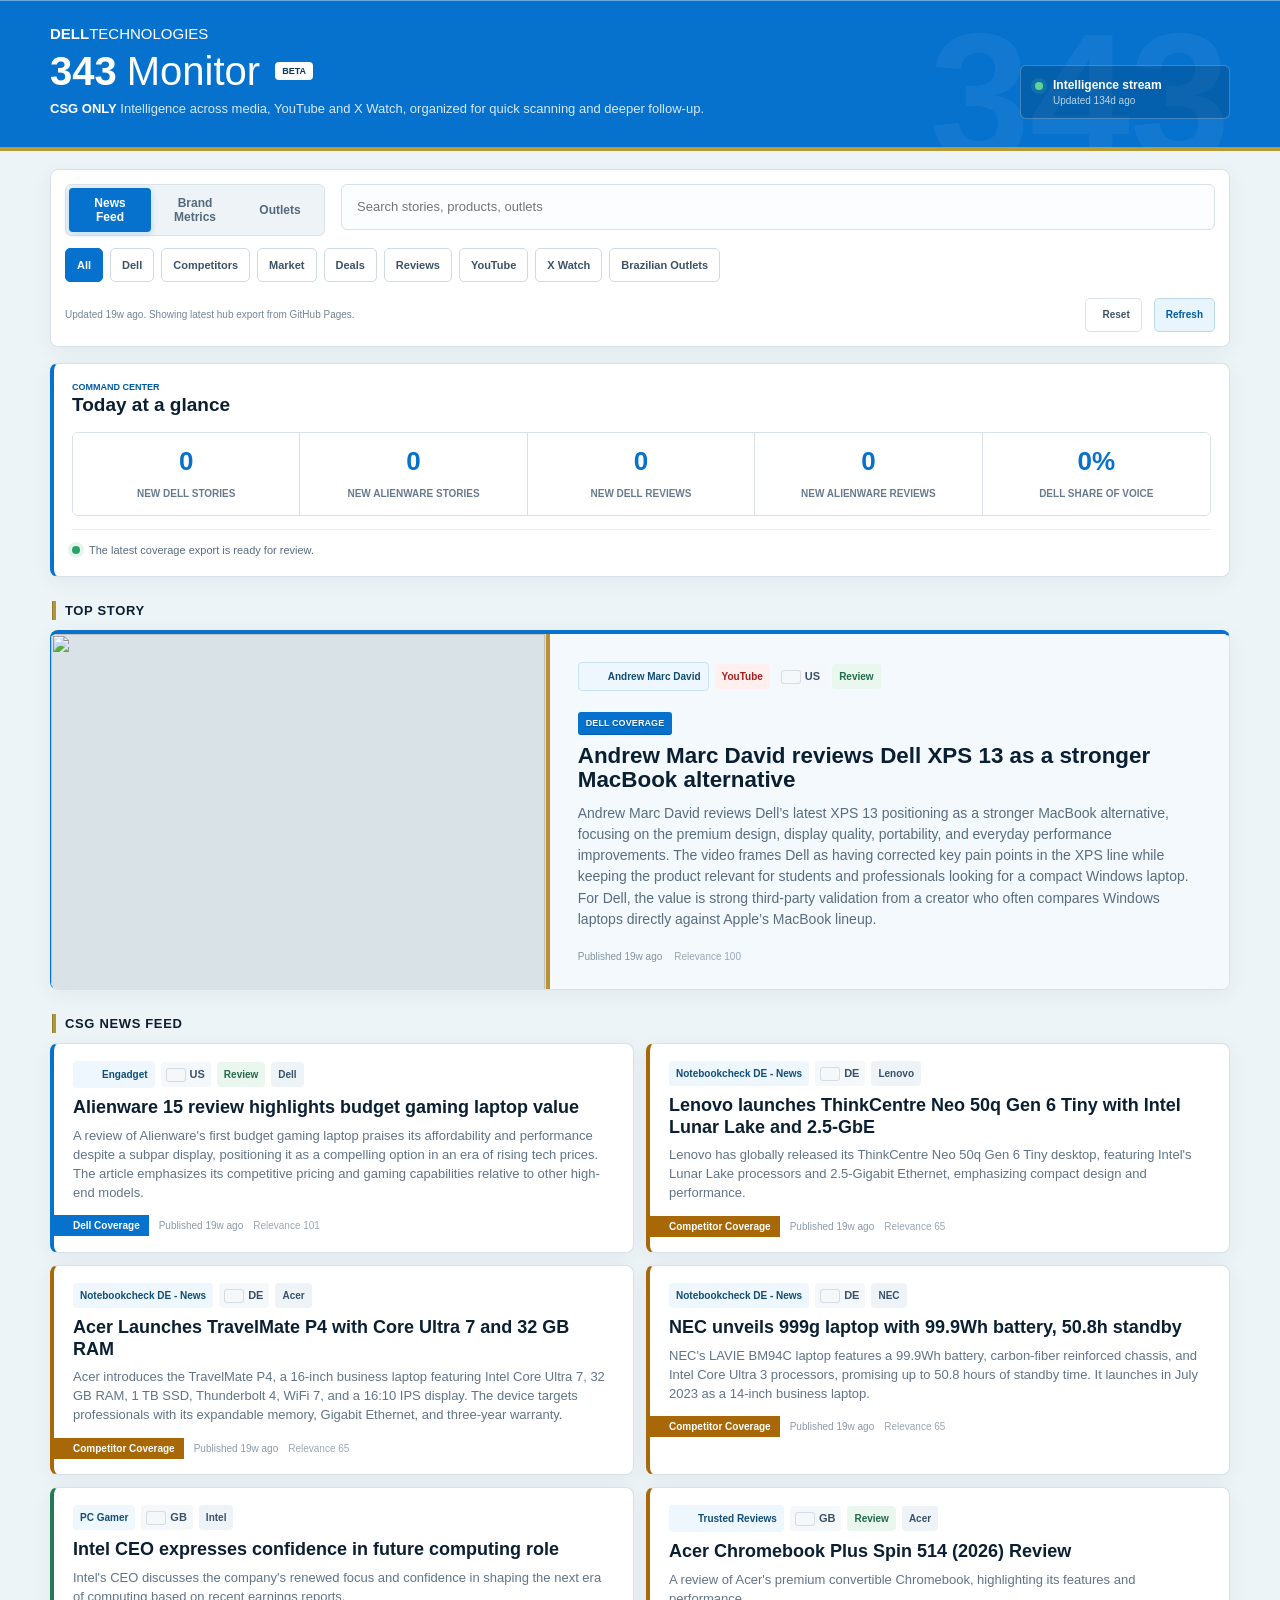
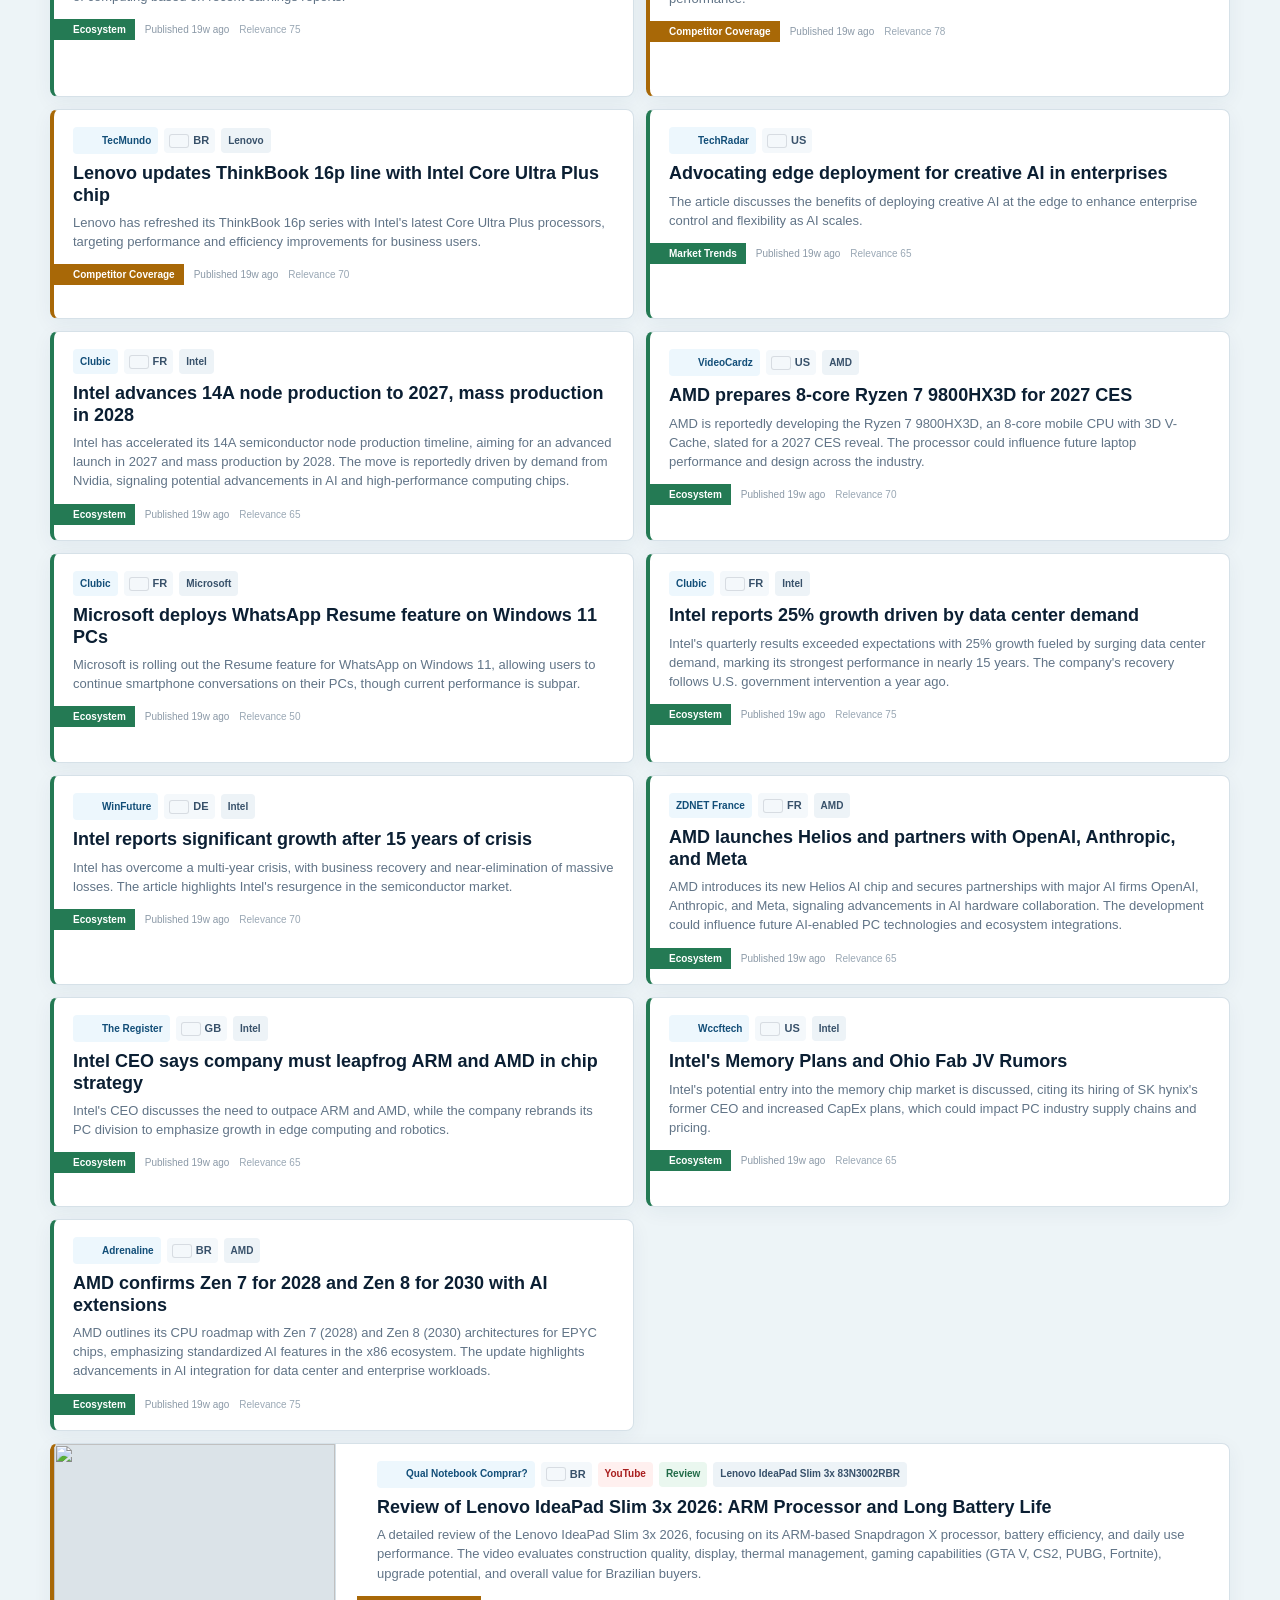
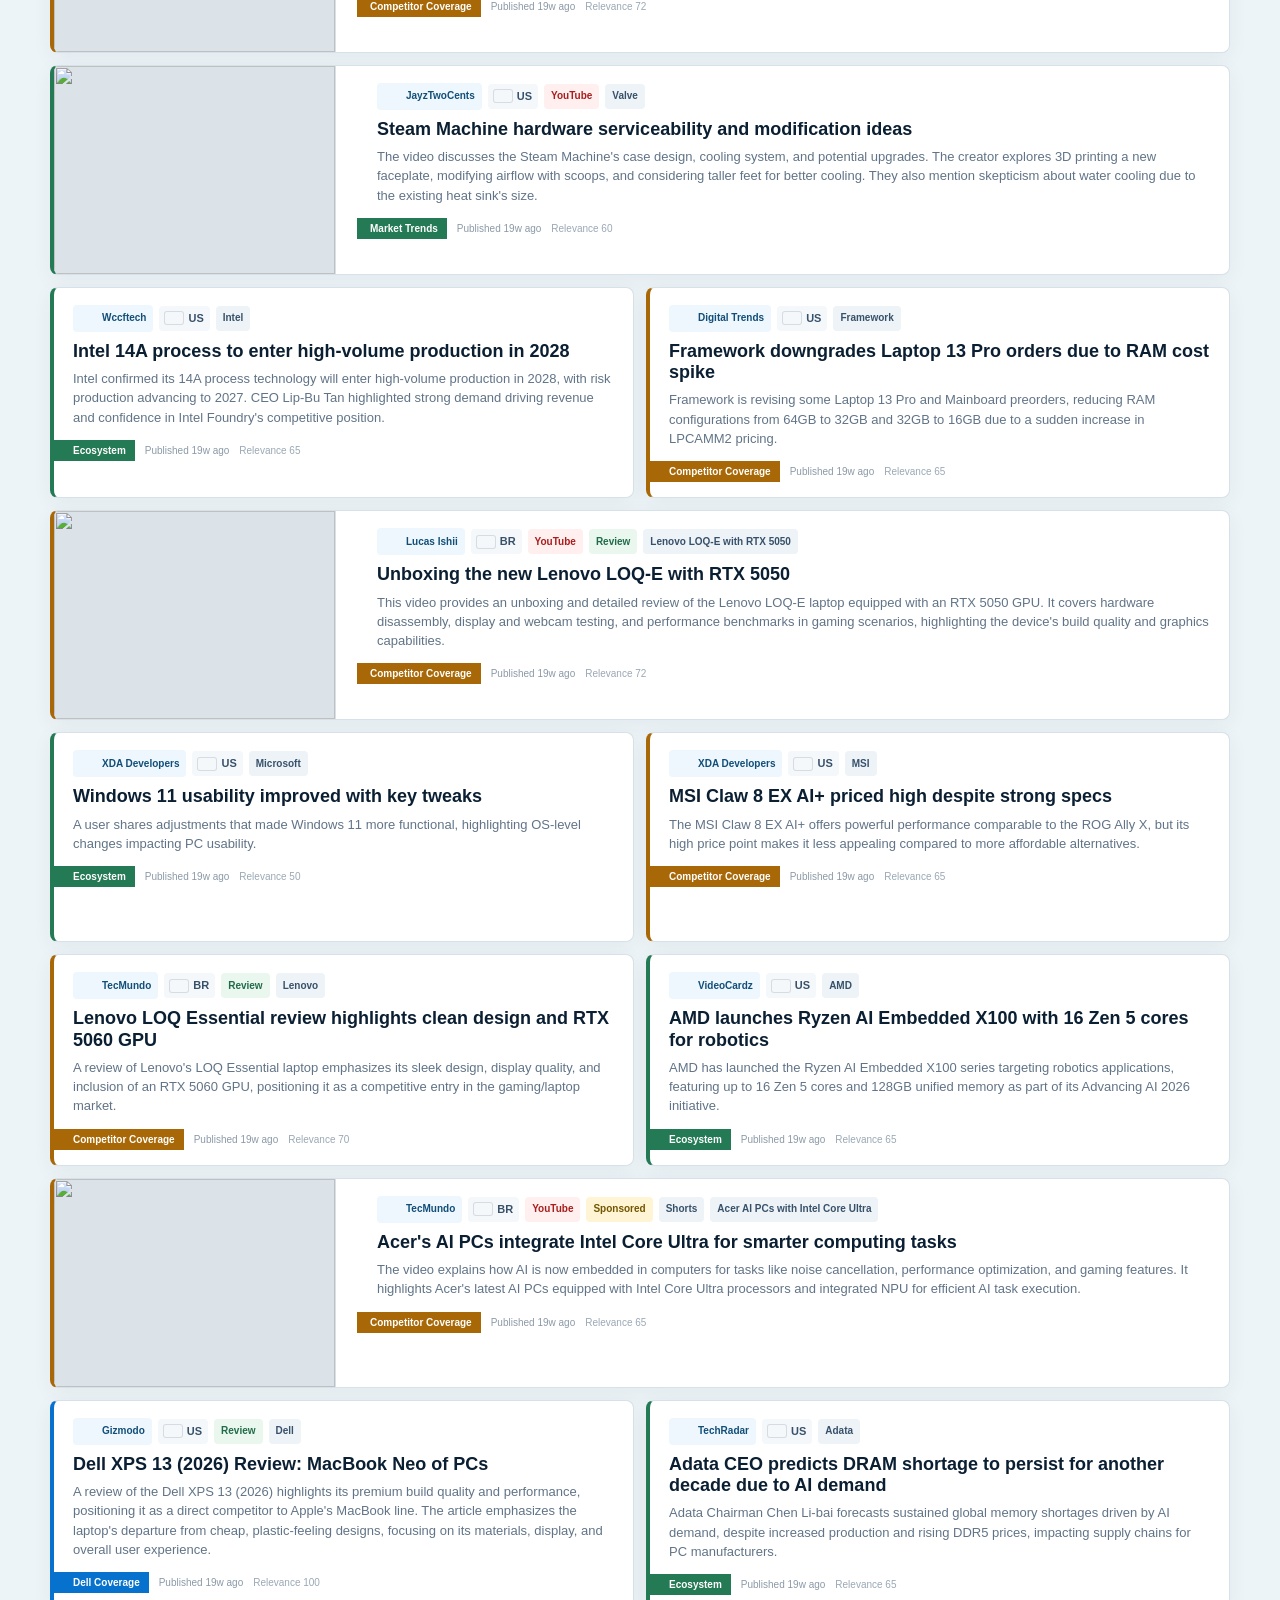
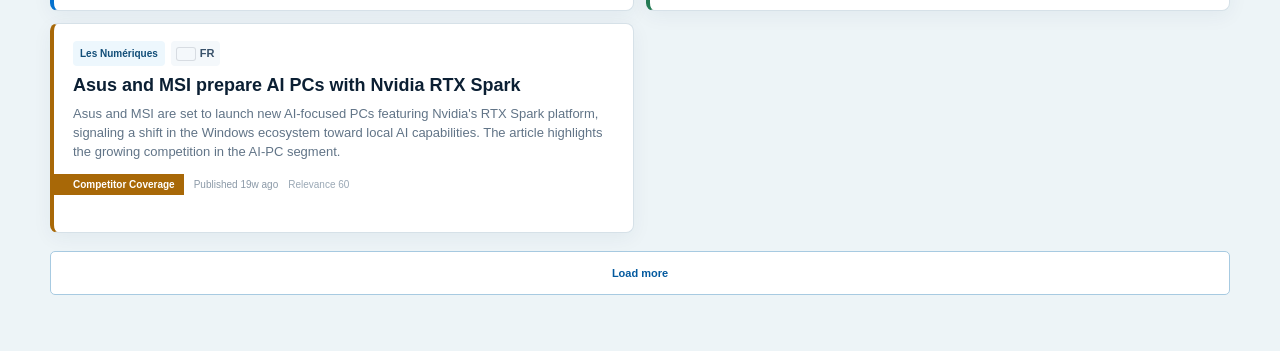
==== index.html @ 9d004b73 "Update 343 Monitor web app data" ====
﻿<!doctype html>
<html lang="en">
<head>
  <meta charset="utf-8">
  <meta name="viewport" content="width=device-width, initial-scale=1, viewport-fit=cover">
  <meta http-equiv="Cache-Control" content="no-cache, no-store, must-revalidate">
  <meta http-equiv="Pragma" content="no-cache">
  <meta http-equiv="Expires" content="0">
  <meta name="robots" content="noindex, nofollow">
  <meta name="theme-color" content="#0672ce">
  <meta name="apple-mobile-web-app-capable" content="yes">
  <meta name="apple-mobile-web-app-status-bar-style" content="black-translucent">
  <meta name="apple-mobile-web-app-title" content="343 Monitor Beta">
  <title>343 Monitor Beta</title>
  <link rel="icon" type="image/png" sizes="32x32" href="assets/icons/icon-32.png">
  <link rel="apple-touch-icon" sizes="180x180" href="assets/icons/icon-180.png">
  <link rel="stylesheet" href="assets/styles.20260714b.css?v=20260719a">
  <link rel="stylesheet" href="assets/beta.css?v=20260722a">
</head>
<body class="beta-app">
  <div class="splash-screen" id="splashScreen" aria-hidden="true">
    <div><strong>343</strong><span>MONITOR BETA</span></div>
  </div>

  <header class="beta-topbar">
    <div class="beta-masthead">
      <div class="beta-identity">
        <div class="beta-wordmark"><strong>DELL</strong><span>TECHNOLOGIES</span></div>
        <div class="beta-title-row">
          <span class="beta-number">343</span>
          <h1>Monitor</h1>
          <span class="beta-badge">BETA</span>
        </div>
        <p><strong>CSG ONLY</strong> Intelligence across media, YouTube and X Watch, organized for quick scanning and deeper follow-up.</p>
      </div>
      <div class="beta-live" aria-label="Live data status">
        <span class="beta-live-dot"></span>
        <div><strong>Intelligence stream</strong><small id="betaHeaderUpdated">Loading latest export...</small></div>
      </div>
    </div>
  </header>

  <main class="shell beta-shell">
    <section class="controls beta-controls" aria-label="Hub controls">
      <div class="view-switch" id="viewSwitch" aria-label="Hub sections">
        <button type="button" class="active" data-view="feed">News Feed</button>
        <button type="button" data-view="metrics">Brand Metrics</button>
        <button type="button" data-view="outlets">Outlets</button>
      </div>
      <div class="search-wrap">
        <input id="search" type="search" placeholder="Search stories, products, outlets" autocomplete="off">
      </div>
      <div class="tabs" id="tabs">
        <button type="button" class="active" data-filter="all">All</button>
        <button type="button" data-filter="dell">Dell</button>
        <button type="button" data-filter="competitor">Competitors</button>
        <button type="button" data-filter="market">Market</button>
        <button type="button" data-filter="deals">Deals</button>
        <button type="button" data-filter="review">Reviews</button>
        <button type="button" data-filter="youtube">YouTube</button>
        <button type="button" data-filter="x">X Watch</button>
        <button type="button" data-filter="br">Brazilian Outlets</button>
      </div>
      <div class="product-filter" id="productFilter" aria-label="Dell product filters">
        <span>Dell products</span>
        <button type="button" class="active" data-product-filter="all">All Dell</button>
        <button type="button" data-product-filter="xps">XPS</button>
        <button type="button" data-product-filter="alienware-laptops">Alienware laptops</button>
        <button type="button" data-product-filter="alienware-monitors">Alienware monitors</button>
        <button type="button" data-product-filter="alienware-desktops">Alienware desktops</button>
        <button type="button" data-product-filter="dell-laptops">Dell laptops</button>
      </div>
      <div class="competitor-filter" id="competitorFilter" aria-label="Competitor brand filters">
        <span>Competitors</span>
        <button type="button" class="active" data-competitor-filter="all">All competitors</button>
        <button type="button" data-competitor-filter="hp">HP</button>
        <button type="button" data-competitor-filter="lenovo">Lenovo</button>
        <button type="button" data-competitor-filter="apple">Apple</button>
        <button type="button" data-competitor-filter="asus">Asus</button>
        <button type="button" data-competitor-filter="acer">Acer</button>
        <button type="button" data-competitor-filter="msi">MSI</button>
        <button type="button" data-competitor-filter="framework">Framework</button>
        <button type="button" data-competitor-filter="samsung">Samsung</button>
        <button type="button" data-competitor-filter="microsoft">Microsoft</button>
        <button type="button" data-competitor-filter="lg">LG</button>
        <button type="button" data-competitor-filter="razer">Razer</button>
        <button type="button" data-competitor-filter="positivo">Positivo</button>
      </div>
      <div class="youtube-brand-filter" id="youtubeBrandFilter" aria-label="YouTube brand filters">
        <span>YouTube brands</span>
        <button type="button" class="active" data-youtube-brand-filter="all">All YouTube</button>
        <button type="button" data-youtube-brand-filter="dell">Dell</button>
        <button type="button" data-youtube-brand-filter="alienware">Alienware</button>
        <button type="button" data-youtube-brand-filter="apple">Apple</button>
        <button type="button" data-youtube-brand-filter="asus">Asus</button>
        <button type="button" data-youtube-brand-filter="lenovo">Lenovo</button>
        <button type="button" data-youtube-brand-filter="hp">HP</button>
        <button type="button" data-youtube-brand-filter="msi">MSI</button>
        <button type="button" data-youtube-brand-filter="valve">Valve</button>
      </div>
      <div class="status-row">
        <div class="status" id="meta">Loading latest export...</div>
        <button type="button" class="reset-button" id="resetFeed" aria-label="Reset filters and show news feed">
          <i data-lucide="rotate-ccw" aria-hidden="true"></i><span>Reset</span>
        </button>
        <button type="button" class="refresh-button" id="refreshFeed" aria-label="Refresh latest news">
          <i data-lucide="refresh-cw" aria-hidden="true"></i><span>Refresh</span>
        </button>
      </div>
    </section>

    <section class="beta-command" id="betaCommandCenter" aria-labelledby="commandTitle">
      <div class="beta-command-head">
        <div>
          <span class="beta-kicker">Command Center</span>
          <h2 id="commandTitle">Today at a glance</h2>
        </div>
      </div>
      <div class="beta-command-metrics">
        <button type="button" data-command-filter="dell"><strong id="betaDellStories">0</strong><span>New Dell stories</span></button>
        <button type="button" data-command-filter="alienware"><strong id="betaAlienwareStories">0</strong><span>New Alienware stories</span></button>
        <button type="button" data-command-filter="dell-reviews"><strong id="betaDellReviews">0</strong><span>New Dell reviews</span></button>
        <button type="button" data-command-filter="alienware-reviews"><strong id="betaAlienwareReviews">0</strong><span>New Alienware reviews</span></button>
        <button type="button" data-command-filter="dell-share"><strong id="betaDellShare">0%</strong><span>Dell share of voice</span></button>
      </div>
      <div class="beta-pulse"><span class="beta-pulse-dot"></span><p id="betaPulseText">Calculating the latest coverage pulse...</p></div>
    </section>

    <section class="feed-context-panel" id="feedContextPanel" hidden></section>

    <section class="metrics-view" id="metricsView" hidden>
      <section class="section-head"><span></span><h2>Brand Metrics</h2></section>
      <div class="metric-window" id="metricWindow" aria-label="Brand metric time range">
        <button type="button" class="active" data-metric-window="all">All time</button>
        <button type="button" data-metric-window="30d">Last 30 days</button>
        <button type="button" data-metric-window="7d">Last 7 days</button>
        <button type="button" data-metric-window="24h">Last 24h</button>
      </div>
      <section class="metrics-dashboard" id="brandMetrics"></section>
    </section>

    <section class="outlets-view" id="outletsView" hidden>
      <section class="section-head"><span></span><h2>Monitored Outlets</h2></section>
      <div class="metric-window" id="outletWindow" aria-label="Outlet metric time range">
        <button type="button" class="active" data-metric-window="all">All time</button>
        <button type="button" data-metric-window="30d">Last 30 days</button>
        <button type="button" data-metric-window="7d">Last 7 days</button>
        <button type="button" data-metric-window="24h">Last 24h</button>
      </div>
      <section class="outlets-dashboard" id="outletsDashboard"></section>
    </section>

    <section class="section-head" id="topStoryHead"><span></span><h2>Top Story</h2></section>
    <section class="highlights" id="highlights"></section>

    <section class="section-head" id="feedHead"><span></span><h2>CSG News Feed</h2></section>
    <section class="feed" id="feed"></section>
    <button type="button" class="load-more" id="loadMore">Load more</button>
  </main>

  <nav class="beta-bottom-nav" aria-label="Quick navigation">
    <button type="button" class="active" data-beta-nav="feed"><i data-lucide="newspaper" aria-hidden="true"></i><span>Feed</span></button>
    <button type="button" data-beta-nav="reviews"><i data-lucide="badge-check" aria-hidden="true"></i><span>Reviews</span></button>
    <button type="button" data-beta-nav="metrics"><i data-lucide="chart-no-axes-combined" aria-hidden="true"></i><span>Brands</span></button>
    <button type="button" data-beta-nav="outlets"><i data-lucide="radio-tower" aria-hidden="true"></i><span>Outlets</span></button>
    <button type="button" data-beta-nav="top"><i data-lucide="arrow-up" aria-hidden="true"></i><span>Top</span></button>
  </nav>

  <script src="data/feed.js?v=20260720a"></script>
  <script src="data/brand_metrics.js?v=20260720a"></script>
  <script src="assets/app.js?v=20260724-country-metrics"></script>
  <script src="https://unpkg.com/lucide@0.468.0/dist/umd/lucide.min.js"></script>
  <script src="assets/beta.js?v=20260721a"></script>
</body>
</html>
---- assets/styles.20260714b.css ----
.splash-screen {
  position: fixed;
  inset: 0;
  z-index: 9999;
  display: grid;
  place-items: center;
  background: #0672CB;
  color: #fff;
  transition: opacity .28s ease, visibility .28s ease;
}
.splash-screen div {
  display: grid;
  gap: 8px;
  text-align: center;
  letter-spacing: 0;
}
.splash-screen strong {
  display: block;
  font-size: clamp(76px, 24vw, 150px);
  line-height: .82;
  font-weight: 900;
}
.splash-screen span {
  display: block;
  font-size: clamp(18px, 5vw, 34px);
  font-weight: 900;
}
.splash-screen.is-hidden {
  opacity: 0;
  visibility: hidden;
  pointer-events: none;
}

:root {
  --dell-blue: #0672cb;
  --ink: #121a24;
  --muted: #667085;
  --line: #d7dee8;
  --soft: #f3f7fb;
  --green: #355f36;
  --gold: #b89235;
  --card: #ffffff;
  --youtube-red: #d92d20;
  --market-green: #2f6f4e;
  --competitor-amber: #b7791f;
  --deal-pink: #c2185b;
  --x-ink: #111827;
}

* { box-sizing: border-box; }
body {
  margin: 0;
  font-family: Arial, Helvetica, sans-serif;
  color: var(--ink);
  background:
    linear-gradient(180deg, #dff0f8 0, #eef6fb 190px, #eef6fb 100%);
}
a { color: inherit; text-decoration: none; }
.topbar {
  background: var(--dell-blue);
  color: #fff;
  padding: 18px 0 20px;
  display: flex;
  justify-content: center;
  align-items: flex-start;
  border-top: 4px solid #7f9a2f;
  border-bottom: 3px solid var(--gold);
  box-shadow: 0 8px 22px rgba(0, 63, 117, .20);
}
.brand {
  width: min(1120px, 100%);
  display: grid;
  grid-template-columns: 1fr;
  gap: 8px;
  align-items: start;
  min-width: 0;
  padding: 0 clamp(14px, 3vw, 28px);
}
.mark {
  border: 0;
  padding: 0;
  line-height: 1;
  letter-spacing: 0;
  white-space: nowrap;
  margin-top: 0;
  font-size: clamp(17px, 1.5vw, 21px);
  color: #fff;
  grid-column: 1;
  grid-row: 1;
  align-self: start;
}
.mark strong { font-weight: 800; margin-right: 0; }
.mark span { font-weight: 400; }
h1 {
  margin: 0;
  color: #fff;
  font-size: clamp(28px, 3.1vw, 40px);
  line-height: 1;
  letter-spacing: 0;
  grid-column: 1;
  grid-row: 2;
}
.dek {
  max-width: 820px;
  margin: 4px 0 0;
  color: rgba(255,255,255,.86);
  font-size: 13px;
  line-height: 1.35;
  grid-column: 1;
  grid-row: 3;
}
.dek strong {
  color: #fff;
  font-weight: 900;
  letter-spacing: .04em;
}
.shell { max-width: 1120px; margin: 0 auto; padding: 18px clamp(14px, 3vw, 28px) 48px; }
.controls {
  display: grid;
  gap: 12px;
  margin-bottom: 20px;
  background: rgba(255,255,255,.74);
  border: 1px solid #d8e5ef;
  border-radius: 8px;
  padding: 14px;
  box-shadow: 0 8px 22px rgba(16, 32, 51, .04);
}
.search-wrap input {
  width: 100%;
  min-height: 42px;
  border: 1px solid #cbd9e6;
  border-radius: 6px;
  padding: 0 14px;
  font-size: 15px;
  background: #fff;
}
.tabs { display: flex; gap: 8px; overflow-x: auto; padding-bottom: 2px; }
.tabs button, .load-more {
  border: 1px solid #d2dde8;
  background: #fff;
  color: var(--ink);
  border-radius: 5px;
  min-height: 34px;
  padding: 0 11px;
  font-weight: 700;
  white-space: nowrap;
  cursor: pointer;
}
.tabs button.active {
  background: var(--dell-blue);
  border-color: var(--dell-blue);
  color: #fff;
}
.product-filter, .competitor-filter, .youtube-brand-filter {
  display: none;
  align-items: center;
  gap: 7px;
  overflow-x: auto;
  padding: 2px 0 4px;
}
.product-filter[hidden], .competitor-filter[hidden], .youtube-brand-filter[hidden] { display: none; }
.controls.show-product-filter .product-filter,
.controls.show-competitor-filter .competitor-filter,
.controls.show-youtube-filter .youtube-brand-filter,
.controls:has(button[data-filter="dell"].active) .product-filter,
.controls:has(button[data-filter="competitor"].active) .competitor-filter { display: flex; }
.product-filter span, .competitor-filter span, .youtube-brand-filter span {
  flex: 0 0 auto;
  color: var(--muted);
  font-size: 12px;
  font-weight: 800;
  letter-spacing: .04em;
  text-transform: uppercase;
  margin-right: 2px;
}
.product-filter button, .competitor-filter button, .youtube-brand-filter button {
  border: 1px solid #d2dde8;
  background: #fff;
  color: #263648;
  border-radius: 999px;
  min-height: 30px;
  padding: 0 11px;
  font-size: 12px;
  font-weight: 800;
  white-space: nowrap;
  cursor: pointer;
}
.product-filter button.active, .competitor-filter button.active, .youtube-brand-filter button.active {
  background: #e7f2fb;
  border-color: var(--dell-blue);
  color: #074f86;
}
.status-row { display: flex; gap: 10px; align-items: center; justify-content: space-between; }
.status { color: var(--muted); font-size: 13px; line-height: 1.35; }
.refresh-button {
  border: 1px solid var(--line);
  background: #fff;
  color: var(--dell-blue);
  border-radius: 6px;
  min-height: 32px;
  padding: 0 10px;
  font-size: 12px;
  font-weight: 800;
  cursor: pointer;
  white-space: nowrap;
}
.refresh-button:disabled { color: #98a2b3; cursor: wait; }
.section-head { display: flex; gap: 10px; align-items: center; margin: 18px 0 10px; }
.section-head span { width: 5px; height: 22px; background: var(--green); border-right: 3px solid var(--gold); }
.section-head h2 { margin: 0; font-size: 14px; text-transform: uppercase; letter-spacing: .05em; color: #172235; }
.highlights {
  display: grid;
  grid-template-columns: 1fr;
  gap: 12px;
  margin-bottom: 20px;
}
.highlight, .card {
  background: var(--card);
  border: 1px solid var(--line);
  border-radius: 8px;
  overflow: hidden;
}
.highlight { border-top: 4px solid var(--green); min-height: 170px; }
.top-story-card {
  border-color: #9cc9e6;
  border-top-color: var(--dell-blue);
  box-shadow: 0 10px 24px rgba(0, 125, 184, .10);
}
.top-story-card .highlight-body {
  background: #f3f9fd;
  color: #102033;
  border-top: 3px solid var(--gold);
}
.top-story-card .label {
  color: var(--green);
}
.top-story-card h2 {
  color: #102033;
  font-size: 23px;
  line-height: 1.14;
}
.top-story-card p {
  color: #526174;
  font-size: 15px;
}
.top-story-card .foot {
  color: #6c7a89;
}
.top-story-card 
.section-chip {
  display: inline-flex;
  align-items: center;
  min-height: 23px;
  padding: 5px 9px;
  border-radius: 0 5px 5px 0;
  background: #64748b;
  color: #fff !important;
  font-weight: 900;
  font-size: 11px;
  line-height: 1;
  letter-spacing: .01em;
  text-shadow: 0 1px 1px rgba(0, 0, 0, .28);
  box-shadow: inset 0 -1px 0 rgba(0, 0, 0, .18);
}
.accent-dell .section-chip { background: var(--dell-blue); }
.accent-youtube .section-chip { background: var(--youtube-red); }
.accent-market .section-chip { background: #1f7a4d; }
.accent-competitor .section-chip { background: #a65f00; }
.accent-deals .section-chip { background: var(--deal-pink); }
.accent-x .section-chip { background: var(--x-ink); }

.card .foot .section-chip {
  margin-left: -16px;
  padding-left: 13px;
  color: #fff !important;
}
.card.has-thumb .foot .section-chip {
  margin-left: -20px;
  padding-left: 13px;
}
.mini-card .foot .section-chip {
  margin-left: -12px;
}

.highlight .section-chip {
  width: fit-content;
  margin-top: 2px;
  text-transform: uppercase;
}

.score-text {
  color: #7f8c99;
}
.top-story-card .chip {
  background: #dceff8;
  color: #174761;
}
.top-story-card .chip.source {
  background: #fff;
  color: #174761;
  border: 1px solid #c8e2f2;
}
.top-story-card .highlight-source { margin-bottom: 6px; }
.top-story-card .foot { margin-top: 9px; }
.highlight.accent-dell { border-top-color: var(--dell-blue); }
.highlight.accent-youtube { border-top-color: var(--youtube-red); }
.highlight.accent-market { border-top-color: var(--market-green); }
.highlight.accent-competitor { border-top-color: var(--competitor-amber); }
.highlight.accent-deals { border-top-color: var(--deal-pink); }
.highlight.accent-x { border-top-color: var(--x-ink); }
.highlight.with-image { display: block; }
.highlight .thumb {
  width: 100%;
  aspect-ratio: 16 / 9;
  min-height: 0;
  height: auto;
}
.highlight-body {
  padding: 14px;
  position: relative;
  background: #fff;
}
.highlight-source { display: flex; gap: 6px; flex-wrap: wrap; margin-bottom: 8px; }
.highlight .label { color: var(--green); font-weight: 800; font-size: 12px; text-transform: uppercase; }
.highlight h2 { margin: 8px 0; font-size: 18px; line-height: 1.18; letter-spacing: 0; }
.highlight p { margin: 0; color: var(--muted); font-size: 14px; line-height: 1.35; }
.feed { display: grid; gap: 10px; }
.card {
  display: grid;
  min-height: 118px;
  box-shadow: 0 4px 14px rgba(16, 32, 51, .035);
}
.card.no-thumb, .compact-card { grid-template-columns: 1fr; }
.card.has-thumb {
  grid-template-columns: minmax(320px, 38%) minmax(0, 1fr);
  column-gap: 22px;
  min-height: 203px;
  align-items: stretch;
  overflow: hidden;
}
.card.has-thumb .body {
  padding: 14px 20px 15px 0;
  max-height: none;
  overflow: visible;
  min-width: 0;
  position: relative;
  z-index: 1;
}
.compact-card { min-height: 88px; }
.mini-card { min-height: 64px; }
.card { border-left: 4px solid #d9e4ef; }
.card.accent-dell { border-left-color: var(--dell-blue); }
.card.accent-youtube { border-left-color: var(--youtube-red); }
.card.accent-market { border-left-color: var(--market-green); }
.card.accent-competitor { border-left-color: var(--competitor-amber); }
.card.accent-deals { border-left-color: var(--deal-pink); }
.card.accent-x { border-left-color: var(--x-ink); }
.thumb {
  background: var(--soft);
  min-height: 0;
  aspect-ratio: 16 / 9;
  align-self: stretch;
  display: flex;
  align-items: center;
  justify-content: center;
  color: var(--muted);
  font-weight: 800;
  overflow: hidden;
}
.media-thumb img {
  width: 100%;
  height: 100%;
  object-fit: cover;
  object-position: center center;
  display: block;
}
.card.has-thumb .thumb {
  width: 100%;
  max-width: 100%;
  min-width: 0;
  height: 100%;
  aspect-ratio: auto;
  border-right: 1px solid #d8e5ef;
  position: relative;
  z-index: 0;
}
.card.has-thumb .media-thumb img {
  width: 100%;
  max-width: 100%;
  height: 100%;
  aspect-ratio: auto;
  object-fit: cover;
  object-position: center center;
}
.card.has-thumb .media-thumb {
  width: 100%;
  height: 100%;
  overflow: hidden;
}
.body { padding: 14px 16px 15px; min-width: 0; }
.mini-card .body { padding: 10px 12px; }
.chips { display: flex; flex-wrap: wrap; gap: 6px; margin-bottom: 8px; align-items: center; }
.mini-card .chips { margin-bottom: 5px; }
.chip {
  display: inline-flex;
  gap: 5px;
  align-items: center;
  min-height: 24px;
  padding: 3px 7px;
  border-radius: 5px;
  background: #edf3f8;
  color: #334155;
  font-size: 12px;
  font-weight: 800;
}
.chip img { width: 16px; height: 16px; border-radius: 50%; object-fit: cover; }
.chip.source { background: #eef6ff; color: #0b4e7a; }
.accent-youtube .chip.source { background: #fff1f0; color: #b42318; }
.accent-market .chip.source { background: #ecfdf3; color: #276749; }
.accent-competitor .chip.source { background: #fffaeb; color: #92400e; }
.accent-deals .chip.source { background: #fff1f2; color: #9f1239; }
.accent-x .chip.source { background: #f3f4f6; color: #111827; }
.chip.review { background: #eaf7ee; color: #276738; }
.chip.youtube { background: #fff1f0; color: #b42318; }
.chip.sponsored { background: #fff4db; color: #7a5600; }
.chip.short { background: #f2eafe; color: #5b2c83; }
.chip.deal { background: #fff1f2; color: #9f1239; }
.score-text {
  color: #a7b0bd;
  font-size: 10px;
  font-weight: 500;
  letter-spacing: 0;
}
.card h2 { margin: 0 0 7px; font-size: 18px; line-height: 1.22; letter-spacing: 0; }
.compact-card h2 { font-size: 16px; }
.mini-card h2 { margin-bottom: 0; font-size: 15px; line-height: 1.22; }
.card p { margin: 0; color: var(--muted); line-height: 1.42; font-size: 14px; }
.card.has-thumb p {
  display: block;
  overflow: visible;
}
.foot { margin-top: 10px; color: #7b8794; font-size: 12px; display: flex; gap: 10px; flex-wrap: wrap; align-items: center; }
.mini-card .foot { margin-top: 6px; font-size: 11px; }
.x-card { grid-template-columns: 54px 1fr; }
.x-rail {
  background: #111827;
  color: #fff;
  font-weight: 900;
  display: flex;
  align-items: center;
  justify-content: center;
  font-size: 19px;
}
.x-card h2 { font-size: 16px; margin-bottom: 8px; }
.x-post {
  background: #f8fafc;
  border: 1px solid #e5e7eb;
  border-radius: 7px;
  padding: 10px 11px;
  font-size: 15px;
  line-height: 1.42;
}
.x-reason { margin-top: 8px !important; color: #334155 !important; font-weight: 700; }
.load-more { width: 100%; margin-top: 16px; min-height: 44px; }
.empty {
  padding: 28px;
  color: var(--muted);
  background: #fff;
  border: 1px solid var(--line);
  border-radius: 8px;
}

@media (min-width: 900px) {
  .top-story-card.with-image {
    display: grid;
    grid-template-columns: minmax(0, 50%) minmax(0, 50%);
    align-items: stretch;
    aspect-ratio: auto;
    min-height: 0;
    background: #f3f9fd;
  }
  .top-story-card.with-image .thumb {
    width: 100%;
    height: 100%;
    aspect-ratio: auto;
    border-right: 1px solid #d2e7f5;
    align-self: stretch;
  }
  .top-story-card.with-image .thumb img {
    height: 100%;
    object-fit: cover;
  }
  .top-story-card .highlight-body {
    border-top: 0;
    border-left: 4px solid var(--gold);
    padding: 18px 22px;
    display: flex;
    flex-direction: column;
    justify-content: flex-start;
    height: 100%;
    max-height: none;
    overflow: visible;
  }
  .top-story-card h2 {
    font-size: clamp(22px, 2.3vw, 29px);
    line-height: 1.08;
    margin: 9px 0 10px;
    display: block;
    overflow: visible;
  }
  .top-story-card p {
    font-size: 14.5px;
    line-height: 1.45;
    display: block;
    overflow: visible;
  }
  .top-story-card .foot {
    margin-top: auto;
  }
  .feed {
    gap: 12px;
  }
  .card {
    border-radius: 7px;
  }
}

@media (max-width: 760px) {
  .tabs {
    flex-wrap: wrap;
    overflow-x: visible;
    gap: 7px;
    padding-bottom: 0;
  }
  .tabs button {
    flex: 1 1 calc(33.333% - 8px);
    min-width: 0;
    padding: 0 8px;
    font-size: 12px;
  }
  .tabs button[data-filter="br"] {
    flex-basis: calc(50% - 8px);
  }
  .product-filter, .competitor-filter, .youtube-brand-filter {
    flex-wrap: wrap;
    overflow-x: visible;
    gap: 8px;
    padding: 8px 0 2px;
    border-top: 1px solid #d8e5ef;
  }
  .product-filter span, .competitor-filter span, .youtube-brand-filter span {
    width: 100%;
    margin: 0 0 1px;
  }
  .product-filter button, .competitor-filter button, .youtube-brand-filter button {
    min-height: 32px;
  }
  .topbar { align-items: flex-start; justify-content: flex-start; }
  .brand { grid-template-columns: 1fr; gap: 12px; padding: 16px; }
  .mark { border-right: 0; padding-right: 0; }
  .highlights { grid-template-columns: 1fr; }
  .card.has-thumb { grid-template-columns: 1fr; column-gap: 0; }
  .card.has-thumb .body { max-height: none; padding: 14px 16px 15px; }
  .card.has-thumb .thumb { height: auto; aspect-ratio: 16 / 9; border-right: 0; }
  .card.has-thumb .media-thumb img { aspect-ratio: 16 / 9; height: auto; object-fit: cover; }
  .card.has-thumb p { -webkit-line-clamp: unset; display: block; }
  .top-story-card .highlight-body { height: auto; max-height: none; }
  .top-story-card p { -webkit-line-clamp: unset; display: block; }
  .thumb { aspect-ratio: 16 / 9; min-height: 0; }
  .x-card { grid-template-columns: 42px 1fr; }
  .status-row { align-items: flex-start; }
}


.view-switch {
  display: inline-flex;
  width: fit-content;
  gap: 4px;
  padding: 4px;
  border: 1px solid #cbd9e6;
  background: #fff;
  border-radius: 7px;
}
.view-switch button {
  border: 0;
  background: transparent;
  color: #334155;
  min-height: 32px;
  padding: 0 13px;
  border-radius: 5px;
  font-weight: 900;
  cursor: pointer;
}
.view-switch button.active {
  background: var(--dell-blue);
  color: #fff;
}
.metrics-view[hidden] { display: none; }
.metrics-dashboard { display: grid; gap: 14px; }
.metrics-intro {
  background: #fff;
  border: 1px solid var(--line);
  border-left: 4px solid var(--dell-blue);
  border-radius: 8px;
  padding: 16px 18px;
}
.metrics-intro h3, .metric-panel h3 {
  margin: 0 0 7px;
  color: var(--ink);
  font-size: 17px;
}
.metrics-intro p {
  margin: 0;
  color: var(--muted);
  line-height: 1.45;
}
.metric-kpis {
  display: grid;
  grid-template-columns: repeat(5, minmax(0, 1fr));
  gap: 10px;
}
.metric-kpis div, .metric-panel {
  background: #fff;
  border: 1px solid var(--line);
  border-radius: 8px;
  box-shadow: 0 4px 14px rgba(16, 32, 51, .035);
}
.metric-kpis div { padding: 13px 14px; }
.metric-kpis span {
  display: block;
  color: var(--muted);
  font-size: 11px;
  text-transform: uppercase;
  font-weight: 900;
  letter-spacing: .04em;
}
.metric-kpis strong {
  display: block;
  margin-top: 5px;
  color: var(--dell-blue);
  font-size: 25px;
  line-height: 1;
}
.metrics-grid {
  display: grid;
  grid-template-columns: minmax(0, 2fr) minmax(260px, 1fr);
  gap: 14px;
}
.metric-panel { padding: 16px; }
.metric-bars { display: grid; gap: 9px; }
.metric-bar-row {
  display: grid;
  grid-template-columns: 128px minmax(0, 1fr) 52px;
  gap: 10px;
  align-items: center;
  font-size: 13px;
}
.metric-bar-label {
  font-weight: 900;
  color: #263648;
  overflow: hidden;
  text-overflow: ellipsis;
  white-space: nowrap;
}
.metric-bar-track {
  height: 11px;
  background: #eef3f7;
  border-radius: 999px;
  overflow: hidden;
}
.metric-bar-track span {
  display: block;
  height: 100%;
  border-radius: 999px;
}
.metric-bar-value {
  color: var(--muted);
  font-weight: 800;
  text-align: right;
}
.metric-list {
  list-style: none;
  padding: 0;
  margin: 0;
  display: grid;
  gap: 8px;
}
.metric-list li {
  display: flex;
  justify-content: space-between;
  gap: 12px;
  padding-bottom: 8px;
  border-bottom: 1px solid #eef3f7;
  color: #334155;
}
.metric-list b { color: var(--dell-blue); }
.metric-table-wrap { overflow-x: auto; }
.metric-table {
  width: 100%;
  border-collapse: collapse;
  font-size: 13px;
}
.metric-table th {
  text-align: left;
  color: #667085;
  font-size: 11px;
  text-transform: uppercase;
  letter-spacing: .04em;
  border-bottom: 1px solid var(--line);
  padding: 9px 8px;
}
.metric-table td {
  border-bottom: 1px solid #eef3f7;
  padding: 10px 8px;
  vertical-align: top;
}
.metric-table td:not(:first-child) {
  color: #667085;
  font-weight: 700;
}
.brand-dot {
  display: inline-block;
  width: 9px;
  height: 9px;
  border-radius: 50%;
  margin-right: 7px;
}
.recent-table td:first-child { min-width: 320px; font-weight: 800; }
@media (max-width: 760px) {
  .view-switch { width: 100%; }
  .view-switch button { flex: 1; }
  .metric-kpis { grid-template-columns: repeat(2, minmax(0, 1fr)); }
  .metrics-grid { grid-template-columns: 1fr; }
  .metric-bar-row { grid-template-columns: 96px minmax(0, 1fr) 42px; }
}

.metric-window {
  display: flex;
  flex-wrap: wrap;
  gap: 8px;
  margin: -4px 0 14px;
}
.metric-window button {
  border: 1px solid #cbd9e6;
  background: #fff;
  color: #263648;
  border-radius: 999px;
  min-height: 32px;
  padding: 0 13px;
  font-size: 12px;
  font-weight: 900;
  cursor: pointer;
}
.metric-window button.active {
  background: var(--dell-blue);
  border-color: var(--dell-blue);
  color: #fff;
}
.metrics-intro strong {
  color: var(--dell-blue);
}

.pie-grid {
  grid-template-columns: repeat(3, minmax(0, 1fr));
}
.pie-panel {
  min-width: 0;
}
.pie-wrap {
  display: grid;
  grid-template-columns: 150px minmax(0, 1fr);
  gap: 16px;
  align-items: center;
}
.pie-chart {
  width: 150px;
  height: 150px;
  filter: drop-shadow(0 3px 8px rgba(16, 32, 51, .08));
}
.pie-legend {
  list-style: none;
  display: grid;
  gap: 7px;
  padding: 0;
  margin: 0;
  min-width: 0;
}
.pie-legend li {
  display: flex;
  justify-content: space-between;
  gap: 12px;
  align-items: center;
  color: #334155;
  font-size: 13px;
  font-weight: 800;
}
.pie-legend span {
  display: inline-flex;
  align-items: center;
  gap: 7px;
  min-width: 0;
  overflow: hidden;
  text-overflow: ellipsis;
  white-space: nowrap;
}
.pie-legend i {
  width: 10px;
  height: 10px;
  border-radius: 50%;
  flex: 0 0 auto;
}
.pie-legend b {
  color: var(--muted);
  font-size: 12px;
}
.mini-empty {
  padding: 14px;
  font-size: 13px;
}
@media (max-width: 760px) {
  .pie-grid { grid-template-columns: 1fr; }
  .pie-wrap {
    grid-template-columns: 116px minmax(0, 1fr);
    gap: 12px;
  }
  .pie-chart {
    width: 116px;
    height: 116px;
  }
}

@media (max-width: 980px) and (min-width: 761px) {
  .pie-grid { grid-template-columns: repeat(2, minmax(0, 1fr)); }
}

.controls.metrics-mode .search-wrap,
.controls.metrics-mode .tabs,
.controls.metrics-mode .product-filter,
.controls.metrics-mode .competitor-filter,
.controls.metrics-mode .youtube-brand-filter {
  display: none !important;
}
.controls.metrics-mode {
  grid-template-columns: 1fr auto;
  align-items: center;
}
.controls.metrics-mode .view-switch {
  grid-column: 1;
}
.controls.metrics-mode .status-row {
  grid-column: 2;
}
.metric-list li span {
  display: inline-flex;
  align-items: center;
  gap: 7px;
  min-width: 0;
}
.metric-list li img {
  width: 18px;
  height: 18px;
  border-radius: 50%;
  object-fit: cover;
  flex: 0 0 auto;
}
.pie-grid {
  grid-template-columns: repeat(4, minmax(0, 1fr));
}
.pie-panel {
  background: linear-gradient(180deg, #ffffff 0%, #f8fbfd 100%);
}
.pie-wrap {
  grid-template-columns: 1fr;
  justify-items: center;
}
.pie-visual {
  position: relative;
  width: 156px;
  height: 156px;
}
.pie-chart {
  width: 156px;
  height: 156px;
  filter: drop-shadow(0 8px 18px rgba(16, 32, 51, .10));
}
.pie-center {
  position: absolute;
  inset: 0;
  display: grid;
  place-content: center;
  text-align: center;
  pointer-events: none;
  padding: 34px;
}
.pie-center strong {
  color: var(--ink);
  font-size: 24px;
  line-height: 1;
}
.pie-center span {
  margin-top: 4px;
  color: var(--muted);
  font-size: 10px;
  font-weight: 900;
  text-transform: uppercase;
  overflow: hidden;
  text-overflow: ellipsis;
}
@media (max-width: 1080px) and (min-width: 761px) {
  .pie-grid { grid-template-columns: repeat(2, minmax(0, 1fr)); }
}
@media (max-width: 760px) {
  .controls.metrics-mode { grid-template-columns: 1fr; }
  .controls.metrics-mode .status-row { grid-column: 1; }
  .pie-visual, .pie-chart {
    width: 132px;
    height: 132px;
  }
  .pie-center strong { font-size: 20px; }
}

/* brand-metrics-mobile-fix 20260710f */
html,
body {
  width: 100%;
  max-width: 100%;
  overflow-x: hidden;
}

body {
  position: relative;
}

.topbar,
.shell,
.controls,
.metrics-view,
.metrics-dashboard,
.metric-panel,
.metric-kpis,
.pie-grid {
  max-width: 100%;
  min-width: 0;
  box-sizing: border-box;
}

.topbar {
  width: 100%;
}

.metric-table-wrap {
  max-width: 100%;
  overflow-x: auto;
  -webkit-overflow-scrolling: touch;
}

.metric-table {
  min-width: 560px;
}

@media (max-width: 760px) {
  .topbar-inner,
  .shell {
    width: 100%;
    max-width: 100%;
    padding-left: 16px;
    padding-right: 16px;
    box-sizing: border-box;
  }

  .metrics-dashboard {
    gap: 12px;
  }

  .metric-kpis {
    grid-template-columns: repeat(2, minmax(0, 1fr));
    gap: 10px;
  }

  .metric-kpis > div:last-child:nth-child(odd) {
    grid-column: 1 / -1;
  }

  .brand-bars .bar-row {
    grid-template-columns: 92px minmax(0, 1fr) 34px;
    gap: 8px;
  }

  .pie-grid {
    grid-template-columns: 1fr !important;
    gap: 12px;
    width: 100%;
  }

  .pie-panel {
    width: 100%;
    min-width: 0;
    padding: 14px;
    box-sizing: border-box;
  }

  .pie-panel h3 {
    margin-bottom: 10px;
    font-size: 16px;
    line-height: 1.15;
  }

  .pie-wrap {
    grid-template-columns: 112px minmax(0, 1fr) !important;
    gap: 12px;
    align-items: center;
  }

  .pie-visual,
  .pie-chart {
    width: 112px !important;
    height: 112px !important;
  }

  .pie-center {
    width: 62px;
    height: 62px;
  }

  .pie-center strong {
    font-size: 18px;
  }

  .pie-center span {
    font-size: 9px;
  }

  .pie-legend {
    min-width: 0;
    width: 100%;
  }

  .pie-legend li {
    grid-template-columns: 10px minmax(0, 1fr) auto;
    gap: 6px;
    font-size: 12px;
  }

  .pie-legend span:nth-child(2) {
    overflow: hidden;
    text-overflow: ellipsis;
    white-space: nowrap;
  }

  .metric-table {
    font-size: 12px;
  }
}

@media (max-width: 390px) {
  .topbar-inner,
  .shell {
    padding-left: 12px;
    padding-right: 12px;
  }

  .pie-wrap {
    grid-template-columns: 104px minmax(0, 1fr) !important;
  }

  .pie-visual,
  .pie-chart {
    width: 104px !important;
    height: 104px !important;
  }
}


/* 20260710l: no center labels on brand metric donut charts */
.pie-center {
  display: none !important;
}


/* 20260713b: clickable metric legends + YouTube brand filter + tighter desktop thumbs */
.brand-jump {
  appearance: none;
  border: 0;
  background: transparent;
  padding: 0;
  width: 100%;
  display: flex;
  align-items: center;
  justify-content: space-between;
  gap: 12px;
  color: inherit;
  font: inherit;
  cursor: pointer;
  text-align: left;
}
.brand-jump[disabled] { cursor: default; }
.brand-jump:not([disabled]):hover span { color: var(--dell-blue); }
@media (min-width: 761px) {
  .card.has-thumb {
    grid-template-columns: minmax(210px, 27%) minmax(0, 1fr) !important;
  }
  .card.has-thumb .thumb,
  .card.has-thumb .thumb img {
    min-height: 0 !important;
    height: 100% !important;
  }
}
@media (max-width: 760px) {
  .youtube-brand-filter {
    flex-wrap: wrap;
    overflow-x: visible;
    gap: 8px;
    padding: 8px 0 2px;
  }
  .youtube-brand-filter span {
    width: 100%;
    margin: 0 0 1px;
  }
}


/* 20260714a: keep desktop/zoomed-out YouTube artwork from overpowering cards */
@media (min-width: 761px) {
  .card.has-thumb {
    grid-template-columns: minmax(180px, 24%) minmax(0, 1fr) !important;
    min-height: 150px;
  }
  .card.has-thumb .thumb,
  .card.has-thumb .media-thumb {
    height: 100% !important;
    max-height: 230px;
  }
}

@media (min-width: 900px) {
  .top-story-card.with-image {
    grid-template-columns: minmax(0, 42%) minmax(0, 58%) !important;
    min-height: 220px;
    max-height: 292px;
  }
  .top-story-card.with-image .thumb {
    height: auto !important;
    max-height: 292px;
    aspect-ratio: 16 / 9 !important;
  }
  .top-story-card.with-image .thumb img {
    height: 100% !important;
    object-fit: cover;
  }
  .top-story-card .highlight-body {
    min-height: 0 !important;
    overflow: hidden !important;
  }
  .top-story-card h2 {
    font-size: clamp(20px, 1.75vw, 25px) !important;
  }
  .top-story-card p {
    display: block !important;
    -webkit-box-orient: initial;
    -webkit-line-clamp: unset;
    overflow: visible !important;
  }
}


/* 20260714b: actionable brand metric KPI cards */
.metric-kpis {
  grid-template-columns: repeat(auto-fit, minmax(155px, 1fr)) !important;
}
.metric-kpi {
  appearance: none;
  text-align: left;
  background: #fff;
  border: 1px solid var(--line);
  border-radius: 8px;
  box-shadow: 0 4px 14px rgba(16, 32, 51, .035);
  padding: 13px 14px;
  cursor: pointer;
}
.metric-kpi:hover {
  border-color: #9cc9e6;
  box-shadow: 0 8px 20px rgba(0, 114, 206, .08);
}
.metric-kpi span {
  display: block;
  color: var(--muted);
  font-size: 11px;
  text-transform: uppercase;
  font-weight: 900;
  letter-spacing: .04em;
}
.metric-kpi strong {
  display: block;
  margin-top: 5px;
  color: var(--dell-blue);
  font-size: 25px;
  line-height: 1.1;
}
@media (max-width: 760px) {
  .metric-kpis {
    grid-template-columns: repeat(2, minmax(0, 1fr)) !important;
  }
  .metric-kpi {
    min-width: 0;
  }
  .metric-kpi span {
    font-size: 10px;
  }
}

.metric-section-title {
  margin: 4px 0 -2px;
  color: var(--ink);
  font-size: 15px;
  font-weight: 900;
  letter-spacing: .02em;
  text-transform: uppercase;
}

.line-chart-stack {
  display: grid;
  gap: 14px;
}

.line-chart-panel {
  overflow: hidden;
}
.metric-note {
  margin: -2px 0 12px;
  color: var(--muted);
  font-size: 13px;
  line-height: 1.35;
}
.line-chart-wrap {
  width: 100%;
  overflow-x: auto;
  padding-bottom: 2px;
}
.line-chart {
  display: block;
  width: 100%;
  min-width: 560px;
  height: auto;
}
.line-legend {
  display: grid;
  grid-template-columns: repeat(auto-fit, minmax(118px, 1fr));
  gap: 8px;
  margin-top: 12px;
}
.line-legend .line-legend-item {
  width: 100%;
  justify-content: flex-start;
  display: inline-flex;
  align-items: center;
  gap: 7px;
  border: 1px solid var(--line);
  border-radius: 999px;
  background: #fff;
  color: #25364a;
  padding: 7px 10px;
  font-size: 12px;
  font-weight: 900;
  cursor: pointer;
  text-align: left;
}
.line-legend .line-legend-item i {
  flex: 0 0 auto;
  width: 9px;
  height: 9px;
  border-radius: 999px;
}
.line-legend .line-legend-item span {
  overflow: hidden;
  text-overflow: ellipsis;
  white-space: nowrap;
}
@media (max-width: 720px) {
  .line-chart {
    min-width: 500px;
  }
}
@media (max-width: 430px) {
  .line-chart {
    min-width: 460px;
  }
  .line-legend {
    grid-template-columns: repeat(2, minmax(0, 1fr));
  }
}

/* Top Story must never visually end mid-sentence with an ellipsis. */
.top-story-card .highlight-body p {
  display: block !important;
  -webkit-box-orient: initial !important;
  -webkit-line-clamp: unset !important;
  overflow: visible !important;
  text-overflow: clip !important;
  max-height: none !important;
}

/* Country chips use image flags because Windows/Edge can render flag emoji as plain letters. */
.chip.country {
  gap: 5px;
  min-width: 0;
  justify-content: center;
  padding: 2px 7px;
  background: #edf3f8;
  color: #24364b;
  line-height: 1;
}
.chip.country .flag-img {
  width: 18px;
  height: 12px;
  border-radius: 2px;
  object-fit: cover;
  flex: 0 0 auto;
  box-shadow: 0 0 0 1px rgba(15, 23, 42, .12);
}
.chip.country .flag-emoji {
  display: none;
}
.chip.country .flag-code {
  display: inline-block;
  font-family: "Segoe UI", Arial, sans-serif;
  font-size: 11px;
  font-weight: 900;
  letter-spacing: 0;
}
---- assets/beta.css ----
﻿:root {
  --beta-blue: #0672ce;
  --beta-blue-dark: #045a9f;
  --beta-blue-deep: #073957;
  --beta-blue-soft: #e9f5fd;
  --beta-ink: #0b1f33;
  --beta-muted: #5f7184;
  --beta-line: #d6e1e8;
  --beta-page: #edf4f7;
  --beta-white: #ffffff;
  --beta-green: #247a54;
  --beta-gold: #a86807;
  --beta-red: #c62828;
}

* { letter-spacing: 0; }

html {
  background: var(--beta-page);
  scroll-behavior: smooth;
}

body.beta-app {
  margin: 0;
  overflow-x: hidden;
  background: var(--beta-page);
  color: var(--beta-ink);
  font-family: Inter, "Segoe UI", Arial, sans-serif;
}

.beta-topbar {
  position: relative;
  overflow: hidden;
  color: white;
  background: var(--beta-blue);
  border-bottom: 4px solid #b99b34;
}

.beta-topbar::before {
  content: "";
  position: absolute;
  inset: 0 0 auto;
  height: 1px;
  background: rgba(255,255,255,.38);
}

.beta-topbar::after {
  content: "343";
  position: absolute;
  right: max(22px, calc((100vw - 1180px) / 2));
  bottom: -40px;
  color: rgba(255,255,255,.055);
  font-size: 180px;
  line-height: 1;
  font-weight: 800;
  pointer-events: none;
}

.beta-masthead {
  position: relative;
  z-index: 1;
  display: grid;
  grid-template-columns: minmax(0, 1fr) auto;
  align-items: end;
  gap: 48px;
  width: min(1180px, calc(100% - 40px));
  margin: 0 auto;
  padding: 26px 0 28px;
}

.beta-wordmark {
  display: flex;
  align-items: baseline;
  font-size: 15px;
  line-height: 1;
}

.beta-wordmark strong { font-weight: 850; }
.beta-wordmark span { font-weight: 450; }

.beta-title-row {
  display: flex;
  align-items: baseline;
  gap: 10px;
  margin-top: 11px;
}

.beta-number,
.beta-title-row h1 {
  margin: 0;
  font-size: 40px;
  line-height: .95;
}

.beta-number { font-weight: 850; }
.beta-title-row h1 { font-weight: 520; }

.beta-badge {
  align-self: center;
  margin-left: 5px;
  padding: 4px 7px;
  color: var(--beta-blue-deep);
  background: white;
  border-radius: 4px;
  font-size: 9px;
  font-weight: 850;
}

.beta-identity > p {
  max-width: 720px;
  margin: 10px 0 0;
  color: rgba(255,255,255,.84);
  font-size: 13px;
  line-height: 1.45;
}

.beta-identity > p strong { color: white; }

.beta-live {
  display: flex;
  align-items: flex-start;
  gap: 10px;
  min-width: 210px;
  padding: 12px 14px;
  background: rgba(0,35,61,.22);
  border: 1px solid rgba(255,255,255,.24);
  border-radius: 6px;
}

.beta-live-dot {
  width: 8px;
  height: 8px;
  margin-top: 4px;
  flex: 0 0 auto;
  border-radius: 50%;
  background: #62d394;
  box-shadow: 0 0 0 4px rgba(98,211,148,.15);
}

.beta-live div { display: grid; gap: 3px; }
.beta-live strong { font-size: 12px; }
.beta-live small { color: rgba(255,255,255,.72); font-size: 10px; }

.beta-app .shell.beta-shell {
  width: min(1180px, calc(100% - 40px));
  max-width: none;
  margin: 0 auto;
  padding: 18px 0 56px;
}

.beta-app .controls.beta-controls {
  display: grid;
  grid-template-columns: 260px minmax(0, 1fr);
  gap: 12px 16px;
  margin: 0;
  padding: 14px;
  background: white;
  border: 1px solid var(--beta-line);
  border-radius: 8px;
  box-shadow: 0 5px 20px rgba(25,61,84,.055);
}

.beta-app .view-switch {
  display: grid;
  grid-template-columns: repeat(3, minmax(0, 1fr));
  gap: 3px;
  padding: 3px;
  background: #edf3f6;
  border: 1px solid #d8e3e9;
  border-radius: 6px;
}

.beta-app .view-switch button {
  min-height: 40px;
  padding: 8px 12px;
  color: #54697d;
  background: transparent;
  border: 0;
  border-radius: 4px;
  font-size: 12px;
  font-weight: 750;
}

.beta-app .view-switch button.active {
  color: white;
  background: var(--beta-blue);
  box-shadow: 0 2px 7px rgba(6,114,206,.2);
}

.beta-app .search-wrap { min-width: 0; }

.beta-app .search-wrap input {
  width: 100%;
  min-height: 46px;
  padding: 0 15px;
  color: var(--beta-ink);
  background: #fbfdfe;
  border: 1px solid var(--beta-line);
  border-radius: 6px;
  font-size: 13px;
  outline: none;
}

.beta-app .search-wrap input:focus {
  border-color: var(--beta-blue);
  box-shadow: 0 0 0 3px rgba(6,114,206,.1);
}

.beta-app .tabs {
  grid-column: 1 / -1;
  display: flex;
  flex-wrap: wrap;
  gap: 7px;
  margin: 0;
}

.beta-app .tabs button,
.beta-app .product-filter button,
.beta-app .competitor-filter button,
.beta-app .youtube-brand-filter button,
.beta-app .metric-window button {
  min-height: 34px;
  padding: 7px 11px;
  color: #3d5267;
  background: white;
  border: 1px solid #cfdae2;
  border-radius: 5px;
  font-size: 11px;
  font-weight: 750;
}

.beta-app .tabs button:hover,
.beta-app .product-filter button:hover,
.beta-app .competitor-filter button:hover,
.beta-app .youtube-brand-filter button:hover,
.beta-app .metric-window button:hover { border-color: #7daed2; }

.beta-app .tabs button.active,
.beta-app .product-filter button.active,
.beta-app .competitor-filter button.active,
.beta-app .youtube-brand-filter button.active,
.beta-app .metric-window button.active {
  color: white;
  background: var(--beta-blue);
  border-color: var(--beta-blue);
}

.beta-app .product-filter,
.beta-app .competitor-filter,
.beta-app .youtube-brand-filter {
  grid-column: 1 / -1;
  flex-wrap: wrap;
  gap: 7px;
  margin: 0;
  padding: 11px;
  background: #f4f8fa;
  border: 1px solid #dae5eb;
  border-radius: 6px;
}

.beta-app .product-filter > span,
.beta-app .competitor-filter > span,
.beta-app .youtube-brand-filter > span {
  display: flex;
  align-items: center;
  padding-right: 4px;
  color: #4e6275;
  font-size: 10px;
  font-weight: 850;
  text-transform: uppercase;
}

.beta-app .status-row {
  grid-column: 1 / -1;
  display: flex;
  align-items: center;
  gap: 12px;
  padding-top: 2px;
}

.beta-app .status {
  min-width: 0;
  flex: 1;
  color: #748595;
  font-size: 10px;
  line-height: 1.35;
}

.beta-app .refresh-button,
.beta-app .reset-button {
  display: inline-flex;
  align-items: center;
  gap: 6px;
  min-height: 34px;
  padding: 7px 11px;
  color: var(--beta-blue-dark);
  background: var(--beta-blue-soft);
  border: 1px solid #bcd8e9;
  border-radius: 5px;
  font-size: 10px;
  font-weight: 800;
}

.beta-app .reset-button {
  color: #435365;
  background: #fff;
  border-color: #d8e3ea;
}

.beta-app .refresh-button svg,
.beta-app .reset-button svg { width: 14px; height: 14px; }

.beta-command {
  margin-top: 16px;
  padding: 18px;
  background: white;
  border: 1px solid var(--beta-line);
  border-left: 4px solid var(--beta-blue);
  border-radius: 8px;
  box-shadow: 0 5px 20px rgba(25,61,84,.055);
}

.beta-command[hidden] { display: none !important; }

.beta-app .feed-context-panel {
  margin-top: 16px;
  padding: 18px;
  background: white;
  border: 1px solid var(--beta-line);
  border-left: 4px solid var(--beta-blue);
  border-radius: 8px;
  box-shadow: 0 5px 20px rgba(25,61,84,.055);
}

.beta-app .feed-context-panel[hidden] { display: none !important; }

.beta-app .feed-context-head { margin-bottom: 14px; }

.beta-app .feed-context-head h2 {
  margin: 2px 0 4px;
  color: var(--beta-ink);
  font-size: 20px;
  line-height: 1.15;
}

.beta-app .feed-context-head p {
  margin: 0;
  color: #617487;
  font-size: 13px;
}

.beta-app .feed-context-chart .metric-panel {
  box-shadow: none;
  border-color: #dbe7ee;
}

.beta-app .feed-context-chart .metric-panel h3 { display: none; }

.beta-app .feed-context-chart .pie-wrap {
  grid-template-columns: minmax(210px, 270px) minmax(0, 1fr);
  justify-items: stretch;
  gap: 26px;
}

.beta-app .feed-context-chart .pie-visual {
  display: grid;
  place-items: center;
  height: 220px;
}

.beta-app .feed-context-chart .pie-chart {
  width: 220px;
  height: 220px;
}

.beta-app .feed-context-chart .pie-legend {
  align-content: center;
  grid-template-columns: repeat(2, minmax(0, 1fr));
  gap: 10px 18px;
}

.beta-command-head {
  display: flex;
  align-items: flex-start;
  justify-content: space-between;
  gap: 20px;
}

.beta-kicker {
  display: block;
  margin-bottom: 3px;
  color: var(--beta-blue-dark);
  font-size: 9px;
  font-weight: 850;
  text-transform: uppercase;
}

.beta-command h2 {
  margin: 0;
  font-size: 19px;
  line-height: 1.1;
}

.beta-since {
  padding: 6px 8px;
  color: #36566c;
  background: #edf5f9;
  border-radius: 4px;
  font-size: 10px;
  font-weight: 750;
}

.beta-command-metrics {
  display: grid;
  grid-template-columns: repeat(5, minmax(0, 1fr));
  margin-top: 16px;
  border: 1px solid var(--beta-line);
  border-radius: 6px;
  overflow: hidden;
}

.beta-command-metrics button {
  display: grid;
  place-items: center;
  gap: 3px;
  min-height: 82px;
  padding: 10px;
  background: white;
  border: 0;
  border-right: 1px solid var(--beta-line);
  cursor: pointer;
}

.beta-command-metrics button:last-child { border-right: 0; }
.beta-command-metrics button:hover { background: #f6fafc; }
.beta-command-metrics strong { color: var(--beta-blue); font-size: 26px; line-height: 1; }
.beta-command-metrics span { color: #687b8e; font-size: 10px; font-weight: 800; text-transform: uppercase; }

.beta-pulse {
  display: flex;
  align-items: center;
  gap: 9px;
  margin-top: 13px;
  padding-top: 13px;
  border-top: 1px solid #e7edf1;
}

.beta-pulse-dot {
  width: 8px;
  height: 8px;
  flex: 0 0 auto;
  border-radius: 50%;
  background: #28a46a;
  box-shadow: 0 0 0 4px rgba(40,164,106,.12);
}

.beta-pulse p { margin: 0; color: #586d80; font-size: 11px; line-height: 1.4; }
.beta-pulse p strong { color: var(--beta-ink); }

.beta-app .section-head {
  display: flex;
  align-items: center;
  gap: 9px;
  margin: 24px 2px 10px;
}

.beta-app .section-head > span {
  width: 4px;
  height: 19px;
  background: #8d812f;
}

.beta-app .section-head h2 {
  margin: 0;
  color: var(--beta-ink);
  font-size: 13px;
  font-weight: 850;
  text-transform: uppercase;
}

.beta-app .highlights,
.beta-app .feed { display: grid; gap: 12px; }

.beta-app .highlight,
.beta-app .card,
.beta-app .metric-panel,
.beta-app .metric-intro,
.beta-app .metric-kpi {
  background: white;
  border: 1px solid var(--beta-line);
  border-radius: 8px;
  box-shadow: 0 5px 20px rgba(25,61,84,.055);
}

.beta-app .highlight.top-story-card {
  display: grid;
  grid-template-columns: minmax(0, 1.06fr) minmax(390px, .94fr);
  min-height: 360px;
  overflow: hidden;
  border-top: 4px solid var(--beta-blue);
  color: inherit;
  text-decoration: none;
}

.beta-app .highlight.top-story-card > .thumb {
  height: 100%;
  min-height: 356px;
  overflow: hidden;
  background: #d9e2e7;
  border-right: 1px solid var(--beta-line);
}

.beta-app .highlight.top-story-card > .thumb img {
  width: 100%;
  height: 100%;
  object-fit: cover;
}

.beta-app .highlight.top-story-card.no-image {
  display: block;
  min-height: 0;
}

.beta-app .highlight.top-story-card.no-image .highlight-body {
  min-height: 0;
  padding: 28px;
}

.beta-app .highlight.top-story-card.no-image p {
  -webkit-line-clamp: 7;
}

.beta-app .highlight-body {
  display: flex;
  min-width: 0;
  flex-direction: column;
  justify-content: center;
  padding: 28px;
}

.beta-app .highlight-source,
.beta-app .chips {
  display: flex;
  flex-wrap: wrap;
  align-items: center;
  gap: 6px;
}

.beta-app .chip {
  display: inline-flex;
  align-items: center;
  gap: 5px;
  min-height: 25px;
  padding: 5px 7px;
  color: #38516a;
  background: #edf3f7;
  border-radius: 4px;
  font-size: 10px;
  font-weight: 800;
  line-height: 1;
}

.beta-app .chip img { width: 17px; height: 17px; border-radius: 50%; }
.beta-app .chip.source { color: #124e78; background: #edf7fd; }
.beta-app .chip.country { min-width: 25px; justify-content: center; padding: 5px 6px; font-size: 15px; line-height: 1; background: #f4f8fb; }
.beta-app .chip.youtube { color: #a81e1e; background: #fff0ef; }
.beta-app .chip.review { color: #216b48; background: #eaf7ef; }
.beta-app .chip.sponsored { color: #725500; background: #fff4d3; }
.beta-app .chip.deal { color: #a41355; background: #fff0f6; }

.beta-app .highlight .label.section-chip {
  align-self: flex-start;
  margin: 15px 0 0;
  padding: 5px 8px;
  color: white;
  background: var(--beta-blue);
  border-radius: 3px;
  font-size: 9px;
  font-weight: 850;
  text-transform: uppercase;
}

.beta-app .highlight h2 {
  margin: 9px 0 10px;
  color: var(--beta-ink);
  font-size: clamp(24px, 2.2vw, 34px);
  line-height: 1.08;
}

.beta-app .highlight p {
  display: -webkit-box;
  margin: 0;
  overflow: hidden;
  color: #586d80;
  font-size: 14px;
  line-height: 1.52;
  -webkit-box-orient: vertical;
  -webkit-line-clamp: 5;
}

.beta-app .highlight .foot {
  display: flex;
  gap: 12px;
  margin-top: auto;
  padding-top: 16px;
  color: #8493a2;
  font-size: 10px;
}

.beta-app .score-text { color: #9aa8b5; font-weight: 500; }

.beta-app .card {
  position: relative;
  min-width: 0;
  overflow: hidden;
  border-left: 4px solid var(--beta-green, #2d7a55);
}

.beta-app .card.accent-dell,
.beta-app .highlight.accent-dell { --section-color: var(--beta-blue); border-left-color: var(--beta-blue); }
.beta-app .card.accent-youtube { --section-color: var(--beta-red); border-left-color: var(--beta-red); }
.beta-app .card.accent-competitor { --section-color: var(--beta-gold); border-left-color: var(--beta-gold); }
.beta-app .card.accent-market,
.beta-app .card.accent-default { --section-color: var(--beta-green); border-left-color: var(--beta-green); }
.beta-app .card.accent-deals { --section-color: #b2165b; border-left-color: #b2165b; }
.beta-app .card.accent-x { --section-color: #18202a; border-left-color: #18202a; }

.beta-app .card.has-thumb {
  display: grid;
  grid-template-columns: 300px minmax(0, 1fr);
  min-height: 210px;
}

.beta-app .card.has-thumb > .thumb {
  height: 100%;
  min-height: 210px;
  overflow: hidden;
  background: #dbe3e8;
  border-right: 1px solid var(--beta-line);
}

.beta-app .card.has-thumb > .thumb img {
  width: 100%;
  height: 100%;
  object-fit: cover;
}

.beta-app .card .body { min-width: 0; padding: 17px 19px 15px; }

.beta-app .card h2 {
  margin: 9px 0 7px;
  color: var(--beta-ink);
  font-size: 18px;
  line-height: 1.19;
}

.beta-app .card h2 a { color: inherit; text-decoration: none; }
.beta-app .card h2 a:hover { color: var(--beta-blue-dark); }

.beta-app .card p {
  display: -webkit-box;
  margin: 0;
  overflow: hidden;
  color: #617487;
  font-size: 13px;
  line-height: 1.48;
  -webkit-box-orient: vertical;
  -webkit-line-clamp: 4;
}

.beta-app .card .foot {
  display: flex;
  align-items: center;
  flex-wrap: wrap;
  gap: 10px;
  margin-top: 13px;
  color: #8b99a7;
  font-size: 10px;
}

.beta-app .card .section-chip {
  margin-left: -19px;
  padding: 5px 9px 5px 19px;
  color: white;
  background: var(--section-color, var(--beta-green));
  font-weight: 850;
}

.beta-app .compact-card,
.beta-app .mini-card { min-height: 0; }

.beta-app .compact-card .body,
.beta-app .mini-card .body { padding-top: 13px; padding-bottom: 12px; }

.beta-app .compact-card h2,
.beta-app .mini-card h2 { margin: 7px 0 5px; font-size: 15px; }

.beta-app .x-card { display: grid; grid-template-columns: 42px minmax(0, 1fr); }
.beta-app .x-card .x-rail { display: grid; place-items: center; color: white; background: #18202a; font-size: 18px; font-weight: 850; }
.beta-app .x-post { margin-top: 10px; padding: 13px; color: #263a4c; background: #f3f6f8; border-left: 3px solid #18202a; font-size: 13px; line-height: 1.5; }
.beta-app .x-reason { color: #6c7e8e; }

.beta-app .load-more {
  display: block;
  min-width: 160px;
  margin: 18px auto 0;
  padding: 11px 18px;
  color: var(--beta-blue-dark);
  background: white;
  border: 1px solid #a7cae1;
  border-radius: 5px;
  font-size: 11px;
  font-weight: 800;
}

.beta-app .metrics-view { margin-top: 18px; }
.beta-app .outlets-view { margin-top: 18px; }
.beta-app .metric-window { display: flex; flex-wrap: wrap; gap: 7px; margin-bottom: 12px; }
.beta-app .metrics-dashboard { min-width: 0; }
.beta-app .outlets-dashboard { min-width: 0; }
.beta-app .metric-panel,
.beta-app .metric-intro { border-radius: 8px; }
.beta-app .metric-kpi { border-radius: 7px; }

.beta-app .outlets-intro,
.beta-app .outlet-leader,
.beta-app .outlet-card,
.beta-app .outlet-summary-grid > div {
  background: white;
  border: 1px solid var(--beta-line);
  border-radius: 8px;
  box-shadow: 0 5px 20px rgba(25,61,84,.055);
}

.beta-app .outlets-intro {
  margin-bottom: 14px;
  padding: 18px;
  border-left: 4px solid var(--beta-blue);
}

.beta-app .outlets-intro h3,
.beta-app .outlet-leader h3,
.beta-app .outlet-card h3 {
  margin: 0;
  color: var(--beta-ink);
}

.beta-app .outlets-intro p,
.beta-app .outlet-leader p,
.beta-app .outlet-card p {
  margin: 7px 0 0;
  color: #617487;
  font-size: 13px;
  line-height: 1.45;
}

.beta-app .outlet-summary-grid {
  display: grid;
  grid-template-columns: repeat(4, minmax(0, 1fr));
  gap: 12px;
  margin-bottom: 14px;
}

.beta-app .outlet-search-wrap {
  margin: 0 0 14px;
}

.beta-app .outlet-search-wrap input {
  width: 100%;
  min-height: 44px;
  padding: 0 14px;
  color: var(--beta-ink);
  background: #fbfdfe;
  border: 1px solid var(--beta-line);
  border-radius: 7px;
  font-size: 13px;
  outline: none;
}

.beta-app .outlet-search-wrap input:focus {
  border-color: var(--beta-blue);
  box-shadow: 0 0 0 3px rgba(6,114,206,.1);
}

.beta-app .outlet-summary-grid > div {
  padding: 15px;
}

.beta-app .outlet-summary-grid span {
  display: block;
  color: #6d7f91;
  font-size: 10px;
  font-weight: 850;
  text-transform: uppercase;
}

.beta-app .outlet-summary-grid strong {
  display: block;
  margin-top: 6px;
  color: var(--beta-blue);
  font-size: 30px;
  line-height: 1;
}

.beta-app .outlet-leader {
  display: flex;
  align-items: center;
  justify-content: space-between;
  gap: 16px;
  margin-bottom: 14px;
  padding: 18px;
  background: linear-gradient(135deg, #ffffff 0%, #edf8ff 100%);
  border-left: 4px solid var(--beta-blue);
}

.beta-app .outlet-leader button,
.beta-app .outlet-kpis button,
.beta-app .outlet-logo,
.beta-app .outlet-brand-pill {
  cursor: pointer;
}

.beta-app .outlet-leader button {
  min-height: 38px;
  padding: 8px 13px;
  color: white;
  background: var(--beta-blue);
  border: 0;
  border-radius: 5px;
  font-weight: 800;
}

.beta-app .outlets-grid {
  display: grid;
  grid-template-columns: repeat(2, minmax(0, 1fr));
  gap: 13px;
}

.beta-app .outlet-card {
  min-width: 0;
  padding: 15px;
}

.beta-app .outlet-card-head {
  display: grid;
  grid-template-columns: 52px minmax(0, 1fr);
  gap: 13px;
  align-items: center;
}

.beta-app .outlet-logo {
  display: grid;
  place-items: center;
  width: 52px;
  height: 52px;
  overflow: hidden;
  color: var(--beta-blue);
  background: transparent;
  border: 1px solid transparent;
  border-radius: 12px;
  font-size: 18px;
  font-weight: 850;
}

.beta-app .outlet-logo img {
  width: 44px;
  height: 44px;
  object-fit: contain;
  border-radius: 9px;
}

.beta-app .outlet-card h3 {
  overflow: hidden;
  font-size: 17px;
  line-height: 1.15;
  text-overflow: ellipsis;
  white-space: nowrap;
}

.beta-app .outlet-kpis {
  display: grid;
  grid-template-columns: repeat(4, minmax(0, 1fr));
  gap: 7px;
  margin-top: 14px;
}

.beta-app .outlet-kpis button,
.beta-app .outlet-kpis > span {
  display: grid;
  gap: 2px;
  min-height: 56px;
  padding: 8px;
  background: #f5f9fb;
  border: 1px solid #dae5eb;
  border-radius: 6px;
  text-align: left;
}

.beta-app .outlet-kpis button:hover,
.beta-app .outlet-brand-pill:hover {
  border-color: var(--beta-blue);
  background: #eef7fd;
}

.beta-app .outlet-kpis strong {
  color: var(--beta-blue);
  font-size: 19px;
  line-height: 1;
}

.beta-app .outlet-kpis span span,
.beta-app .outlet-kpis button span {
  color: #6d7f91;
  font-size: 9px;
  font-weight: 850;
  text-transform: uppercase;
}

.beta-app .outlet-brand-details {
  margin-top: 12px;
}

.beta-app .outlet-brand-details summary {
  display: flex;
  align-items: center;
  justify-content: center;
  min-height: 34px;
  color: #3d5267;
  background: #f7fafc;
  border: 1px solid #dae5eb;
  border-radius: 6px;
  font-size: 11px;
  font-weight: 850;
  text-transform: uppercase;
  cursor: pointer;
  list-style: none;
}

.beta-app .outlet-brand-details summary::-webkit-details-marker { display: none; }
.beta-app .outlet-brand-details[open] summary {
  color: white;
  background: var(--beta-blue);
  border-color: var(--beta-blue);
}

.beta-app .outlet-brand-details summary::after {
  content: "+";
  margin-left: 7px;
  font-weight: 900;
}

.beta-app .outlet-brand-details[open] summary::after { content: "-"; }

.beta-app .outlet-brand-grid {
  display: grid;
  grid-template-columns: repeat(2, minmax(0, 1fr));
  gap: 7px;
  margin-top: 12px;
}

.beta-app .outlet-brand-pill {
  display: grid;
  grid-template-columns: 9px minmax(0, 1fr) auto;
  align-items: center;
  gap: 7px;
  min-height: 32px;
  padding: 6px 8px;
  color: #2d4053;
  background: white;
  border: 1px solid #dae5eb;
  border-radius: 6px;
  font-size: 11px;
  font-weight: 800;
}

.beta-app .outlet-brand-pill:disabled {
  opacity: .42;
  cursor: default;
}

.beta-app .outlet-brand-pill i {
  width: 9px;
  height: 9px;
  border-radius: 50%;
}

.beta-app .outlet-brand-pill span {
  overflow: hidden;
  text-overflow: ellipsis;
  white-space: nowrap;
}

.beta-bottom-nav { display: none; }

@media (min-width: 900px) {
  .beta-app .feed { grid-template-columns: repeat(2, minmax(0, 1fr)); }
  .beta-app .feed .card.has-thumb,
  .beta-app .feed .x-card,
  .beta-app .feed .card.span-wide { grid-column: 1 / -1; }
  .beta-app .feed .card.no-thumb:not(.compact-card) { min-height: 210px; }
}

@media (max-width: 760px) {
  body.beta-app { padding-bottom: 70px; }

  .beta-topbar::after {
    right: -15px;
    bottom: -22px;
    font-size: 112px;
  }

  .beta-masthead {
    display: block;
    width: 100%;
    padding: 24px 18px 25px;
  }

  .beta-wordmark { font-size: 14px; }
  .beta-number,
  .beta-title-row h1 { font-size: 34px; }
  .beta-identity > p { max-width: 340px; font-size: 11px; }
  .beta-live { display: none; }

  .beta-app .shell.beta-shell {
    width: 100%;
    padding: 12px 12px 28px;
  }

  .beta-app .controls.beta-controls {
    grid-template-columns: 1fr;
    gap: 10px;
    padding: 10px;
  }

  .beta-app .view-switch,
  .beta-app .search-wrap,
  .beta-app .tabs,
  .beta-app .status-row,
  .beta-app .product-filter,
  .beta-app .competitor-filter,
  .beta-app .youtube-brand-filter { grid-column: 1; }

  .beta-app .tabs {
    display: grid;
    grid-template-columns: repeat(3, minmax(0, 1fr));
    gap: 6px;
  }

  .beta-app .tabs button { min-width: 0; padding: 7px 3px; font-size: 10px; }

  .beta-app .product-filter,
  .beta-app .competitor-filter,
  .beta-app .youtube-brand-filter {
    overflow: visible;
    padding: 9px;
  }

  .beta-app .product-filter > span,
  .beta-app .competitor-filter > span,
  .beta-app .youtube-brand-filter > span { width: 100%; }

  .beta-app .status { font-size: 9px; }
  .beta-app .refresh-button span,
  .beta-app .reset-button span { display: none; }

  .beta-command { margin-top: 12px; padding: 15px 13px; }
  .beta-command-head { align-items: center; }
  .beta-command h2 { font-size: 17px; }
  .beta-command-metrics { 
    grid-template-columns: repeat(2, minmax(0, 1fr));
    margin-top: 13px;
  }
  .beta-command-metrics button { min-height: 72px; padding: 8px 3px; }
  .beta-command-metrics button:nth-child(2n) { border-right: 0; }
  .beta-command-metrics button:nth-child(n+3) { border-top: 1px solid var(--beta-line); }
  .beta-command-metrics button:last-child {
    grid-column: 1 / -1;
    border-top: 1px solid var(--beta-line);
  }
  .beta-command-metrics strong { font-size: 23px; }
  .beta-command-metrics span { font-size: 8px; }

  .beta-app .feed-context-panel {
    margin-top: 12px;
    padding: 15px 13px;
  }

  .beta-app .feed-context-head h2 { font-size: 17px; }

  .beta-app .feed-context-chart .pie-wrap {
    grid-template-columns: 1fr;
    gap: 12px;
  }

  .beta-app .feed-context-chart .pie-visual,
  .beta-app .feed-context-chart .pie-chart {
    width: 150px;
    height: 150px;
  }

  .beta-app .feed-context-chart .pie-legend {
    grid-template-columns: 1fr;
  }

  .beta-app .section-head { margin-top: 20px; }

  .beta-app .highlight.top-story-card {
    display: block;
    min-height: 0;
  }

  .beta-app .highlight.top-story-card > .thumb {
    height: auto;
    min-height: 0;
    aspect-ratio: 16 / 9;
    border-right: 0;
    border-bottom: 1px solid var(--beta-line);
  }

  .beta-app .highlight-body { display: block; padding: 16px 15px 14px; }
  .beta-app .highlight h2 { font-size: 22px; }
  .beta-app .highlight p { font-size: 13px; -webkit-line-clamp: 4; }
  .beta-app .highlight .foot { margin-top: 12px; padding-top: 0; }

  .beta-app .card.has-thumb {
    display: block;
    min-height: 0;
  }

  .beta-app .card.has-thumb > .thumb {
    height: auto;
    min-height: 0;
    aspect-ratio: 16 / 9;
    border-right: 0;
    border-bottom: 1px solid var(--beta-line);
  }

  .beta-app .card .body { padding: 14px 14px 13px 15px; }
  .beta-app .card h2 { font-size: 17px; }
  .beta-app .card p { font-size: 12px; -webkit-line-clamp: 4; }
  .beta-app .card .section-chip { margin-left: -15px; padding-left: 15px; }
  .beta-app .x-card { grid-template-columns: 32px minmax(0, 1fr); }

  .beta-bottom-nav {
    position: fixed;
    z-index: 50;
    inset: auto 0 0;
    display: grid;
    grid-template-columns: repeat(5, 1fr);
    padding: 7px max(8px, env(safe-area-inset-right)) calc(8px + env(safe-area-inset-bottom)) max(8px, env(safe-area-inset-left));
    background: rgba(255,255,255,.98);
    border-top: 1px solid #cad8e1;
    box-shadow: 0 -6px 22px rgba(24,55,76,.09);
  }

  .beta-bottom-nav button {
    display: grid;
    place-items: center;
    gap: 3px;
    min-height: 45px;
    padding: 4px;
    color: #718296;
    background: transparent;
    border: 0;
    font-size: 9px;
    font-weight: 750;
  }

  .beta-bottom-nav button.active { color: var(--beta-blue); }
  .beta-bottom-nav svg { width: 19px; height: 19px; stroke-width: 2; }

  .beta-app .metrics-view,
  .beta-app .outlets-view,
  .beta-app .metrics-dashboard,
  .beta-app .outlets-dashboard,
  .beta-app .metric-panel,
  .beta-app .outlets-grid,
  .beta-app .outlet-card,
  .beta-app .pie-grid,
  .beta-app .metric-table-wrap { max-width: 100%; overflow-x: hidden; }

  .beta-app .outlet-summary-grid,
  .beta-app .outlets-grid { grid-template-columns: 1fr; }

  .beta-app .outlets-intro,
  .beta-app .outlet-leader,
  .beta-app .outlet-card,
  .beta-app .outlet-summary-grid > div { border-radius: 7px; }

  .beta-app .outlet-leader {
    display: block;
    padding: 15px;
  }

  .beta-app .outlet-leader button {
    width: 100%;
    margin-top: 12px;
  }

  .beta-app .outlet-kpis { grid-template-columns: repeat(2, minmax(0, 1fr)); }
  .beta-app .outlet-brand-grid { grid-template-columns: 1fr; }
}

@media (max-width: 370px) {
  .beta-app .tabs { grid-template-columns: repeat(2, minmax(0, 1fr)); }
  .beta-since { display: none; }
}

/* Mobile notch/safe-area correction for promoted beta header. */
@media (max-width: 760px) {
  .beta-masthead {
    padding: calc(44px + env(safe-area-inset-top, 0px)) 24px 30px;
  }

  .beta-wordmark {
    font-size: 13px;
    margin-bottom: 5px;
  }

  .beta-title-row {
    margin-top: 12px;
  }

  .beta-topbar::after {
    bottom: -16px;
  }
}
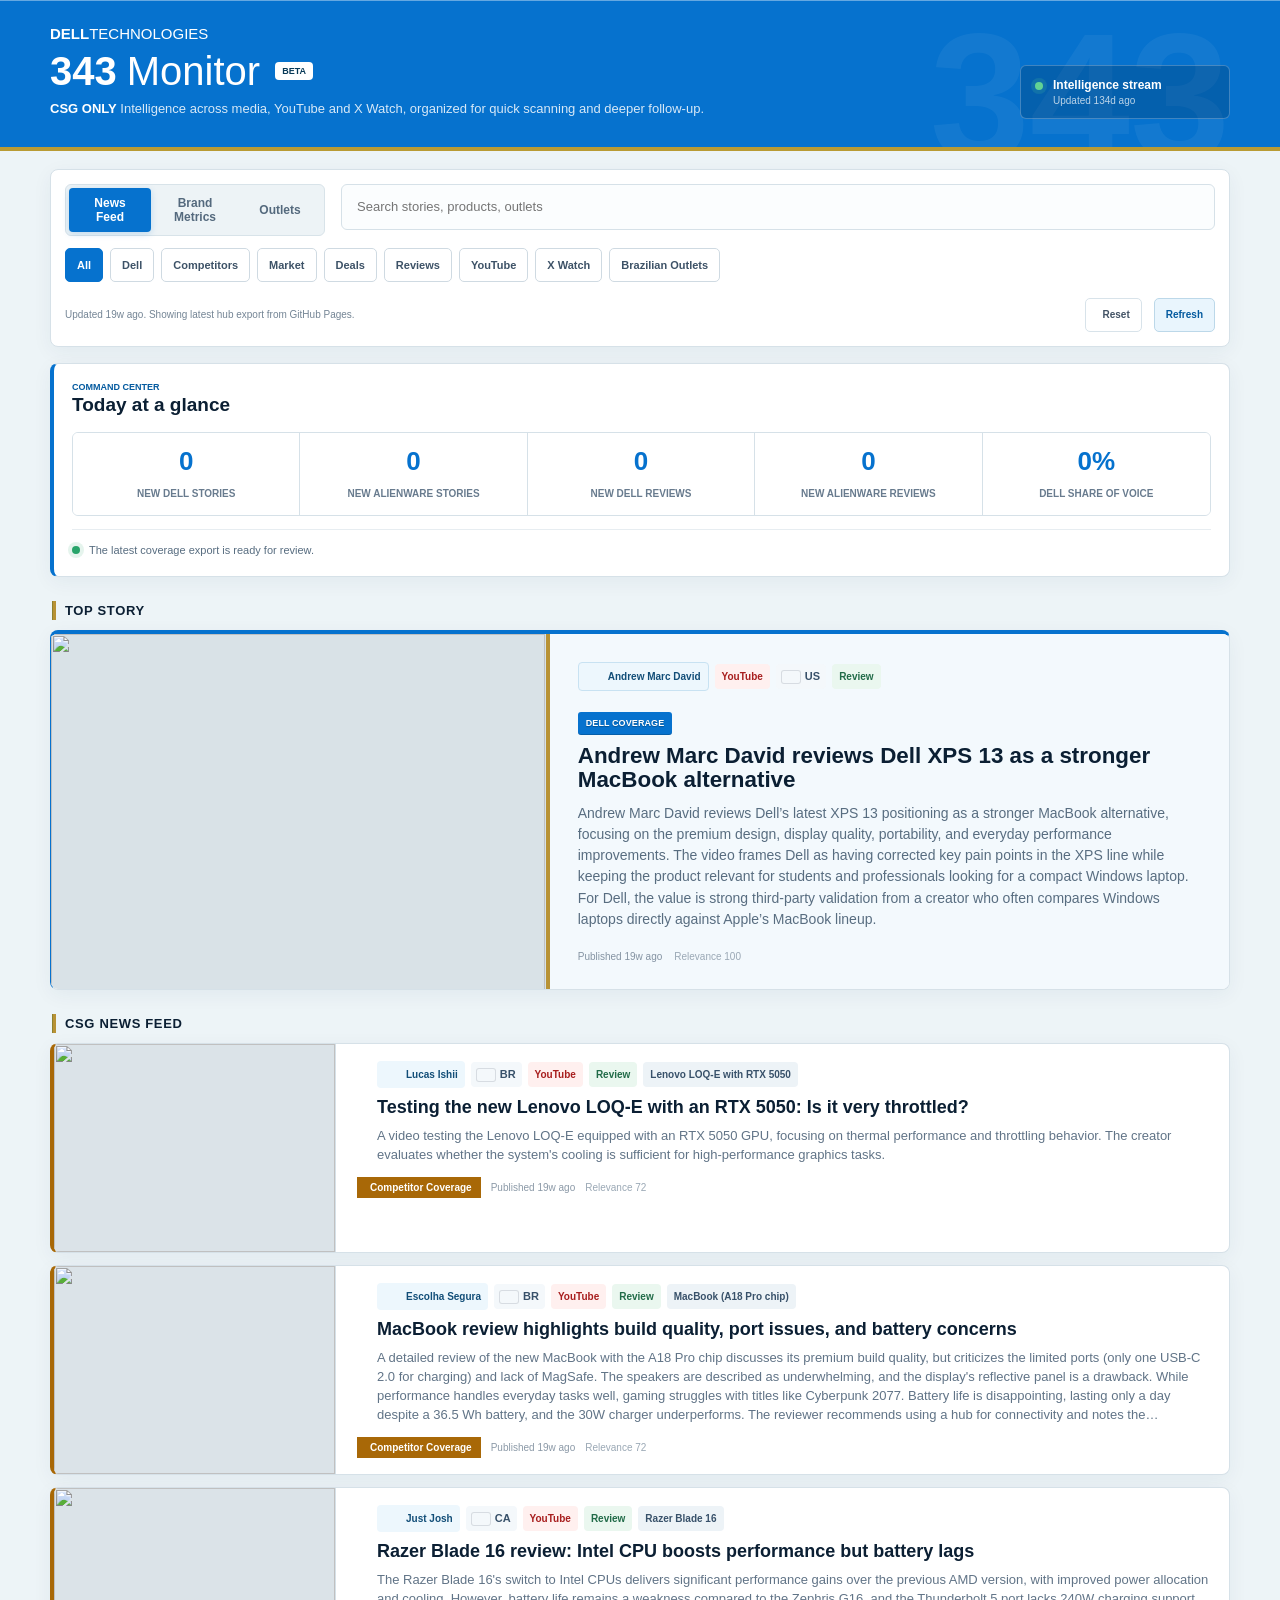
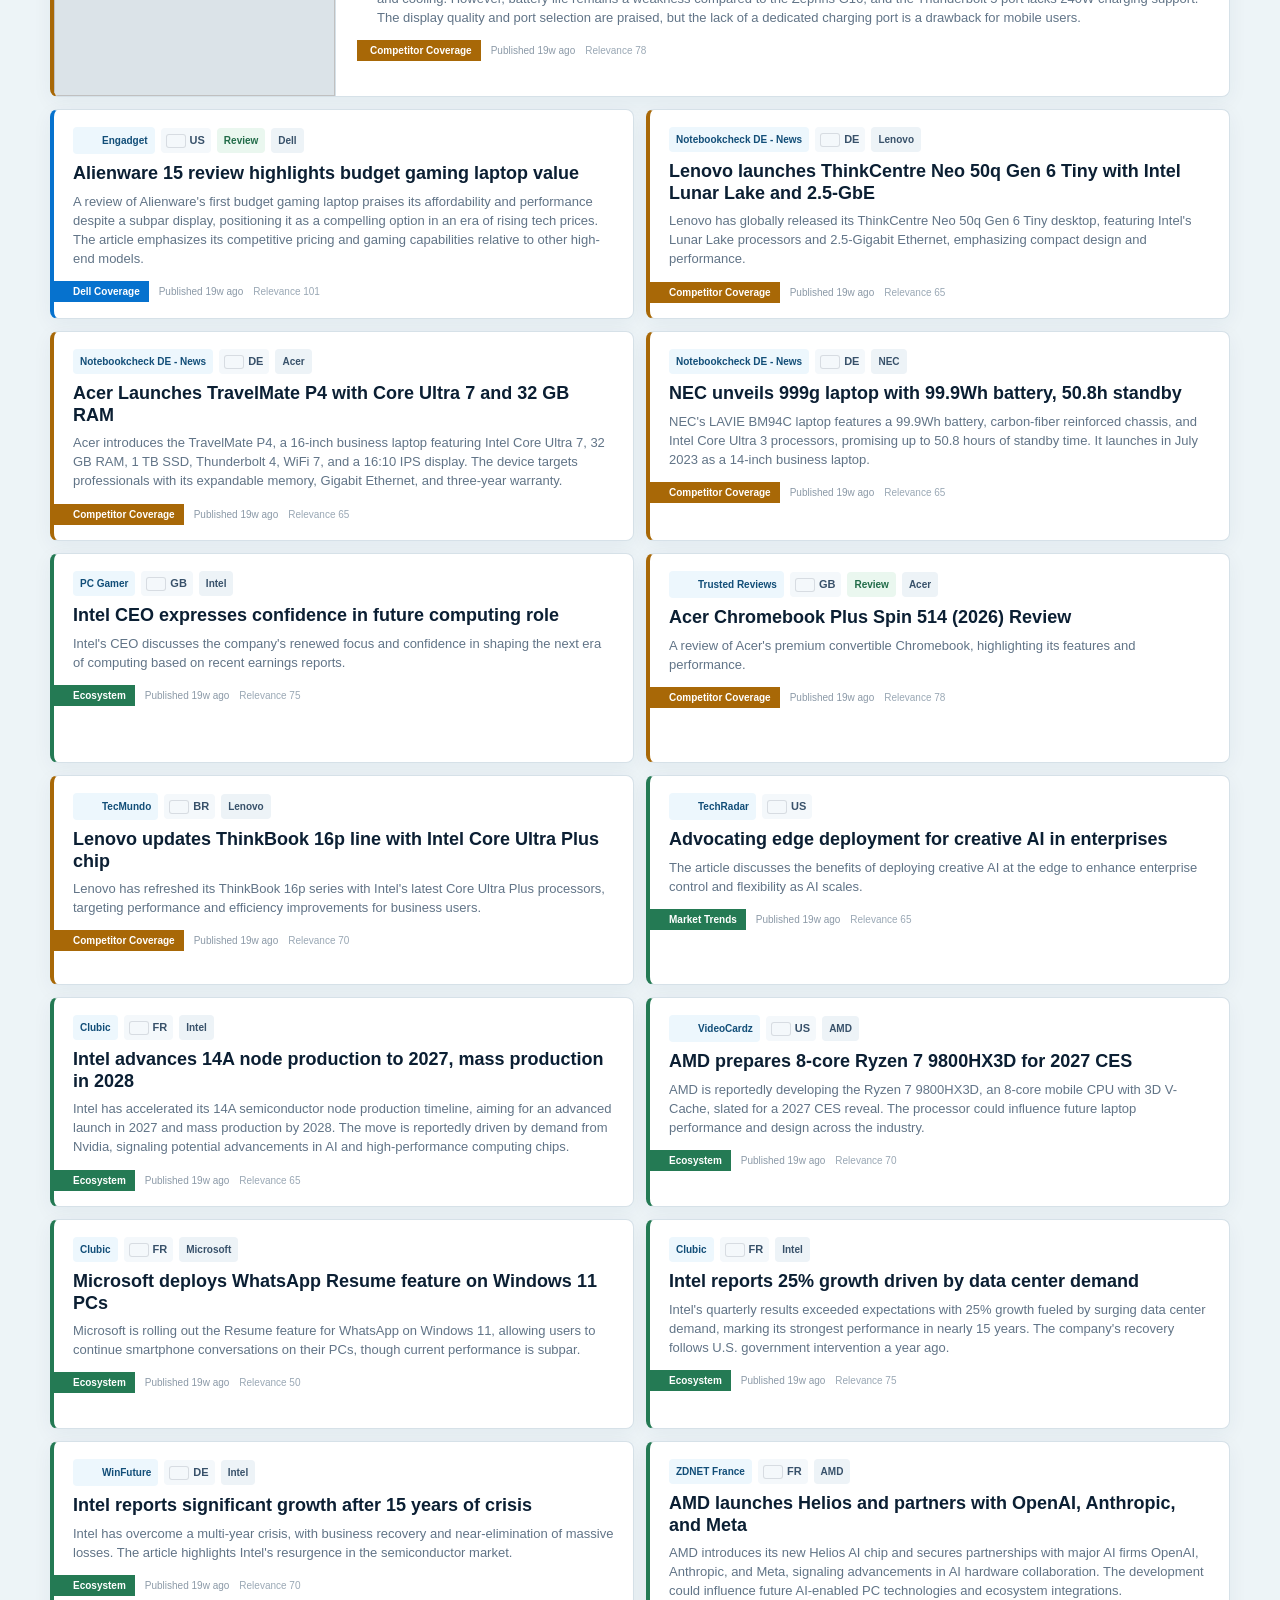
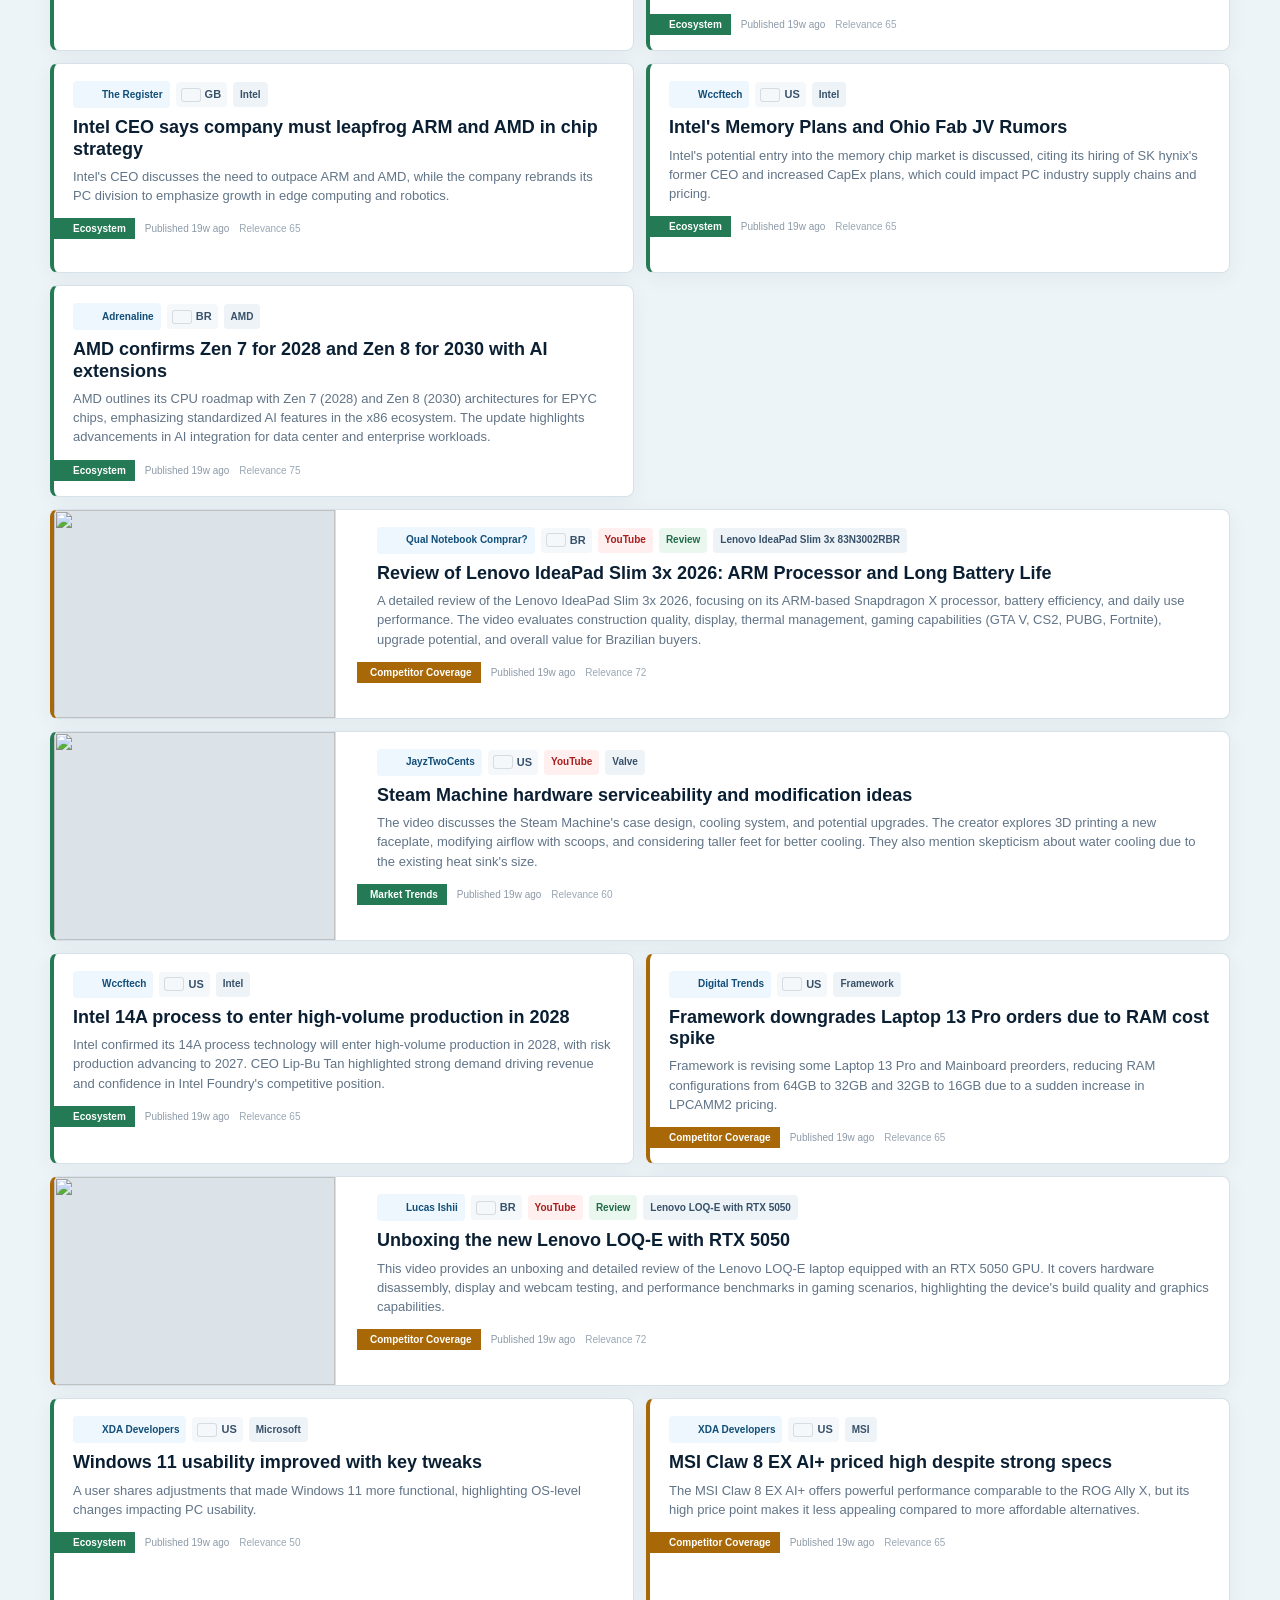
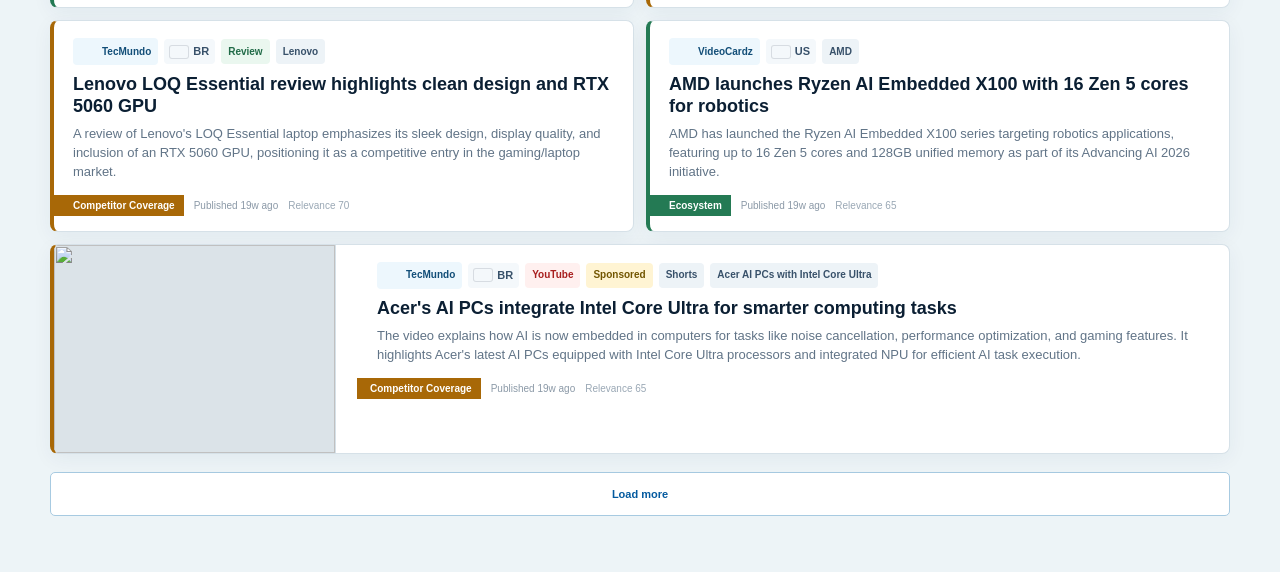
==== commit 61ce283f: "Update 343 Monitor web app data" ====
--- a/index.html
+++ b/index.html
@@ -168,7 +168,7 @@
 
   <script src="data/feed.js?v=20260720a"></script>
   <script src="data/brand_metrics.js?v=20260720a"></script>
-  <script src="assets/app.js?v=20260724-country-metrics"></script>
+  <script src="assets/app.js?v=20260724-country-buttons"></script>
   <script src="https://unpkg.com/lucide@0.468.0/dist/umd/lucide.min.js"></script>
   <script src="assets/beta.js?v=20260721a"></script>
 </body>
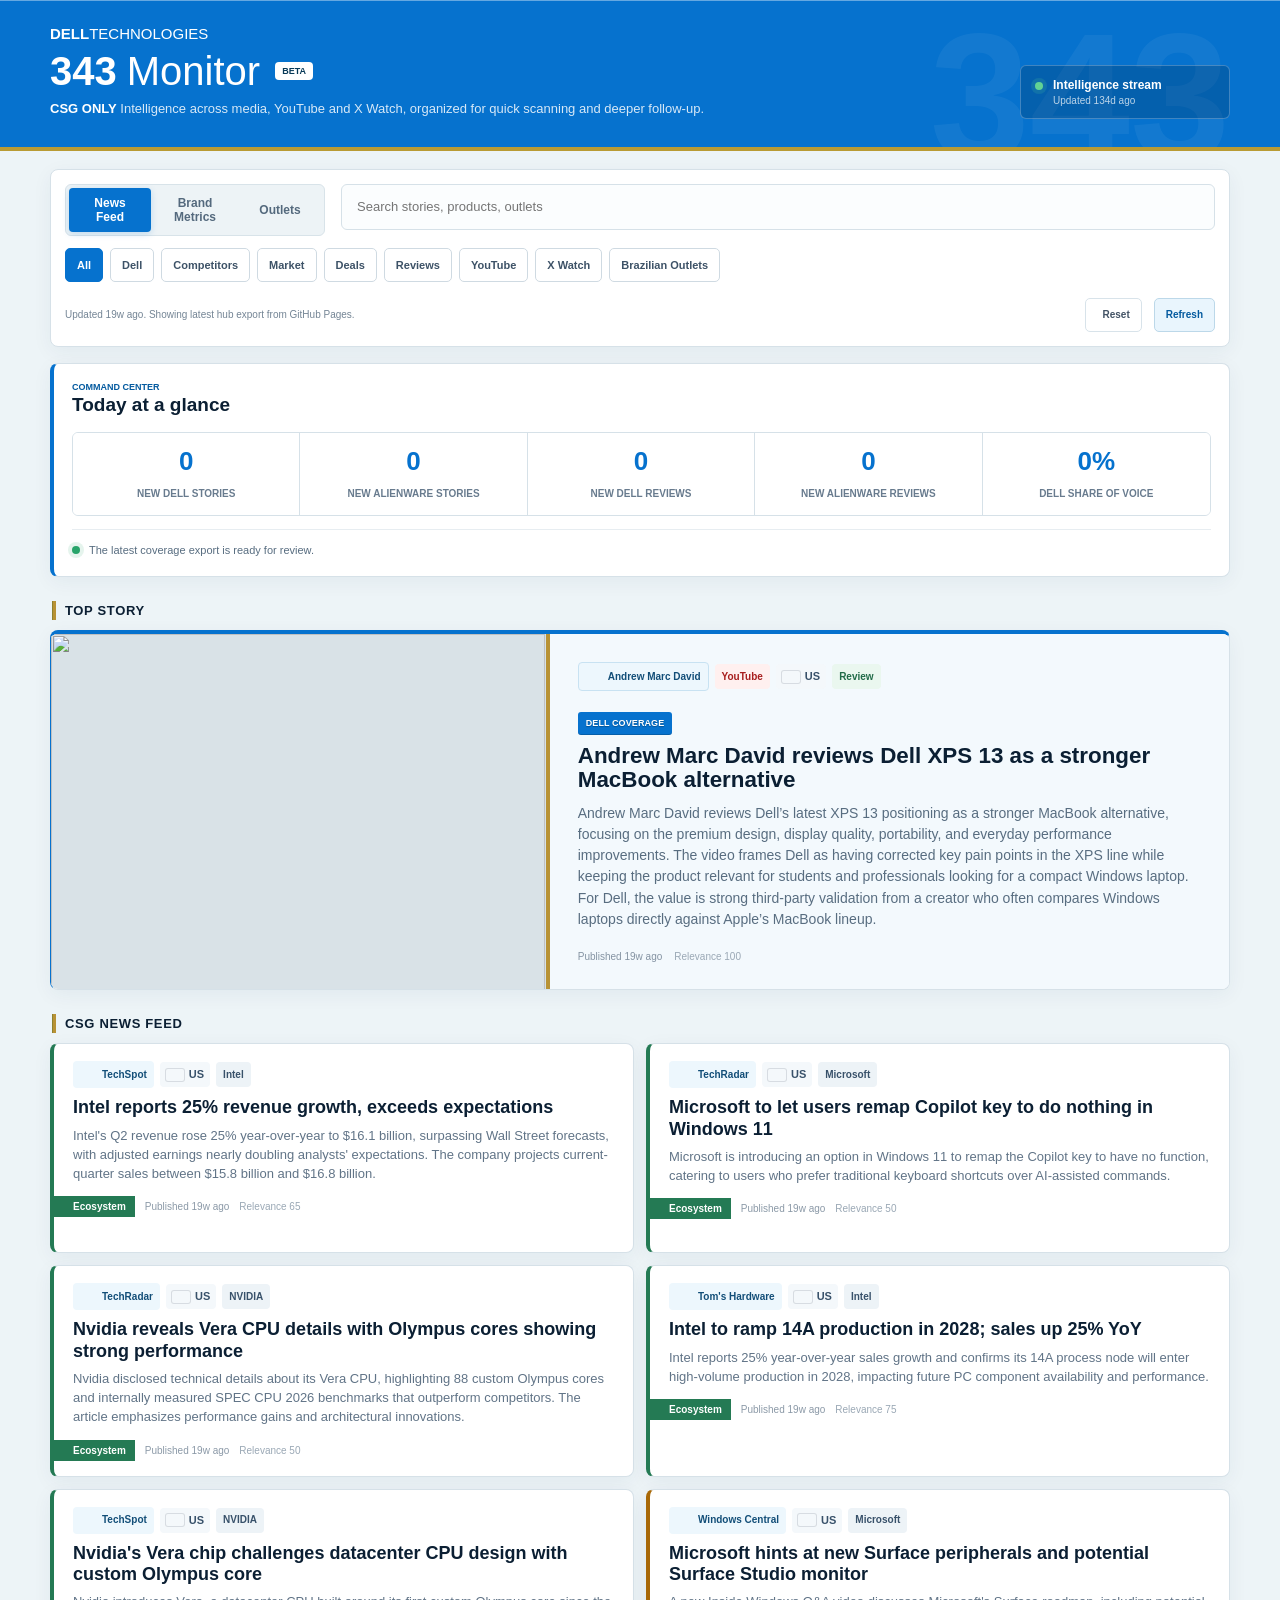
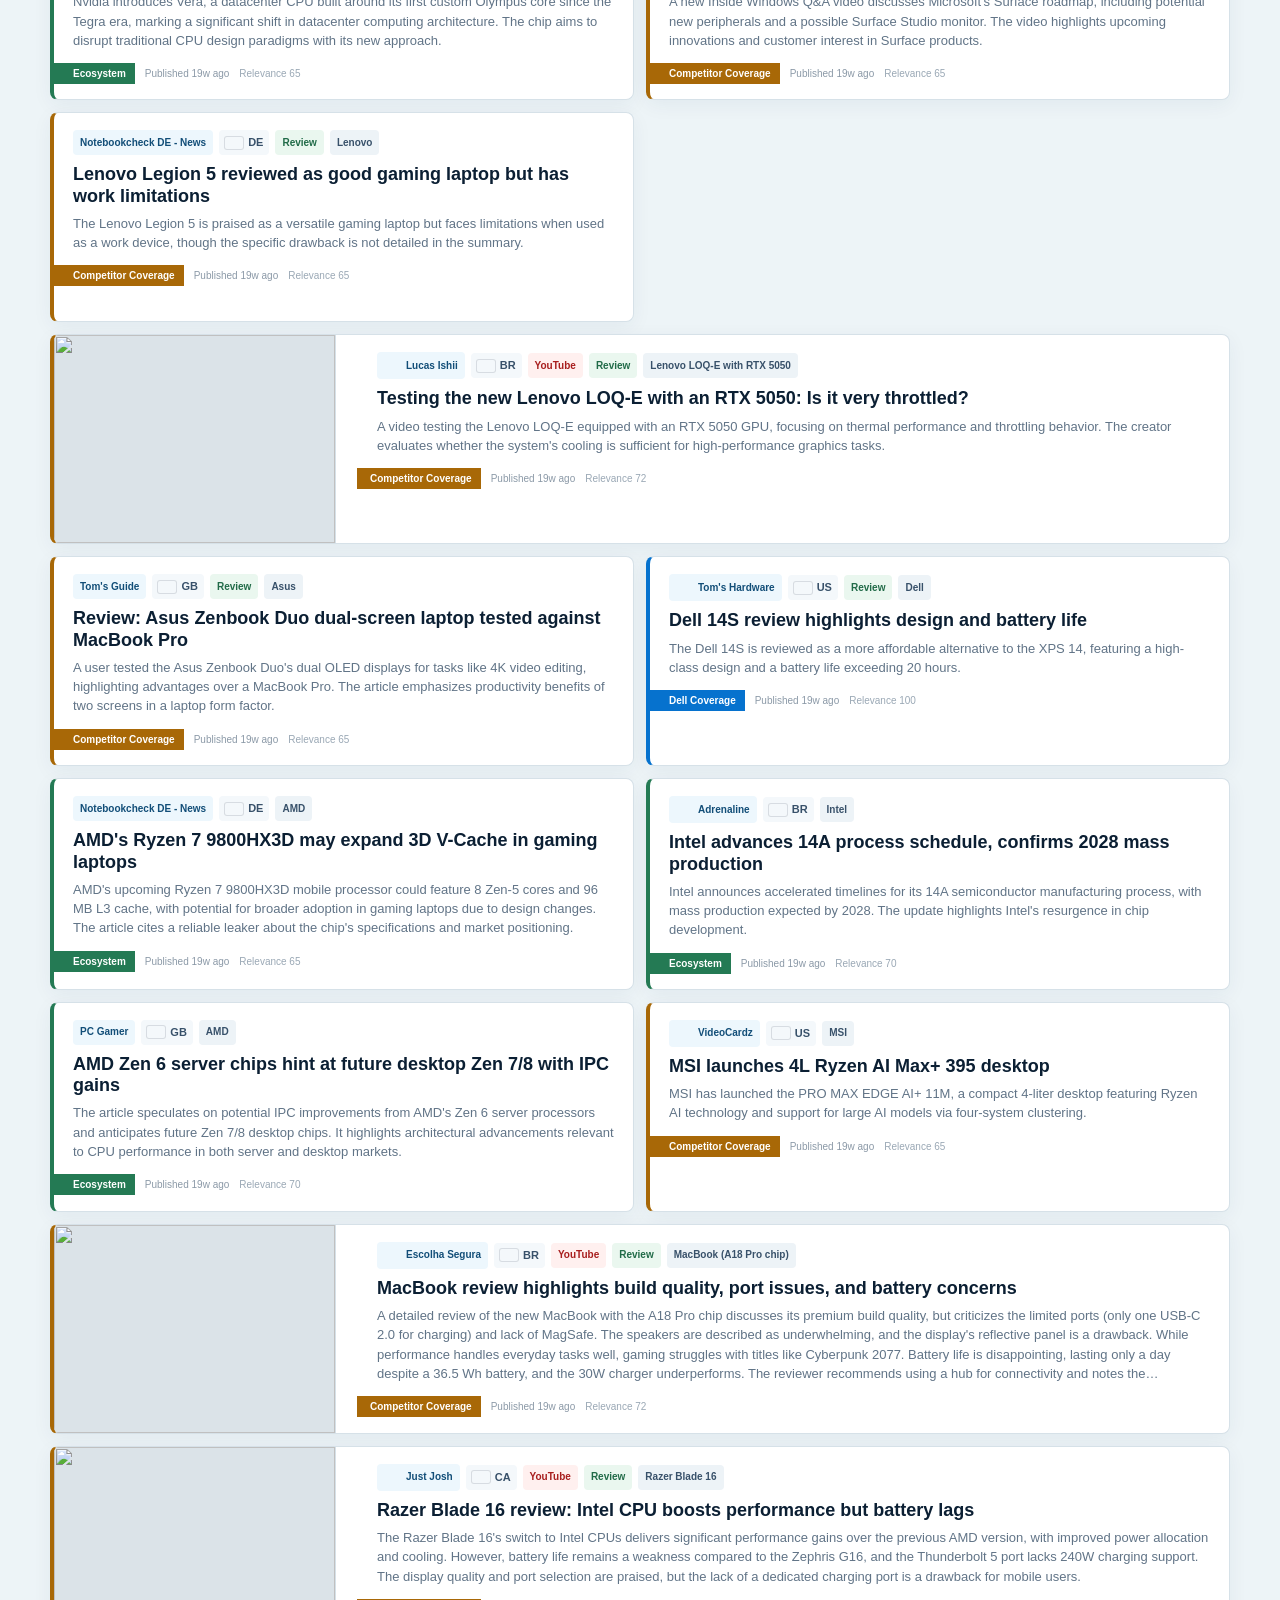
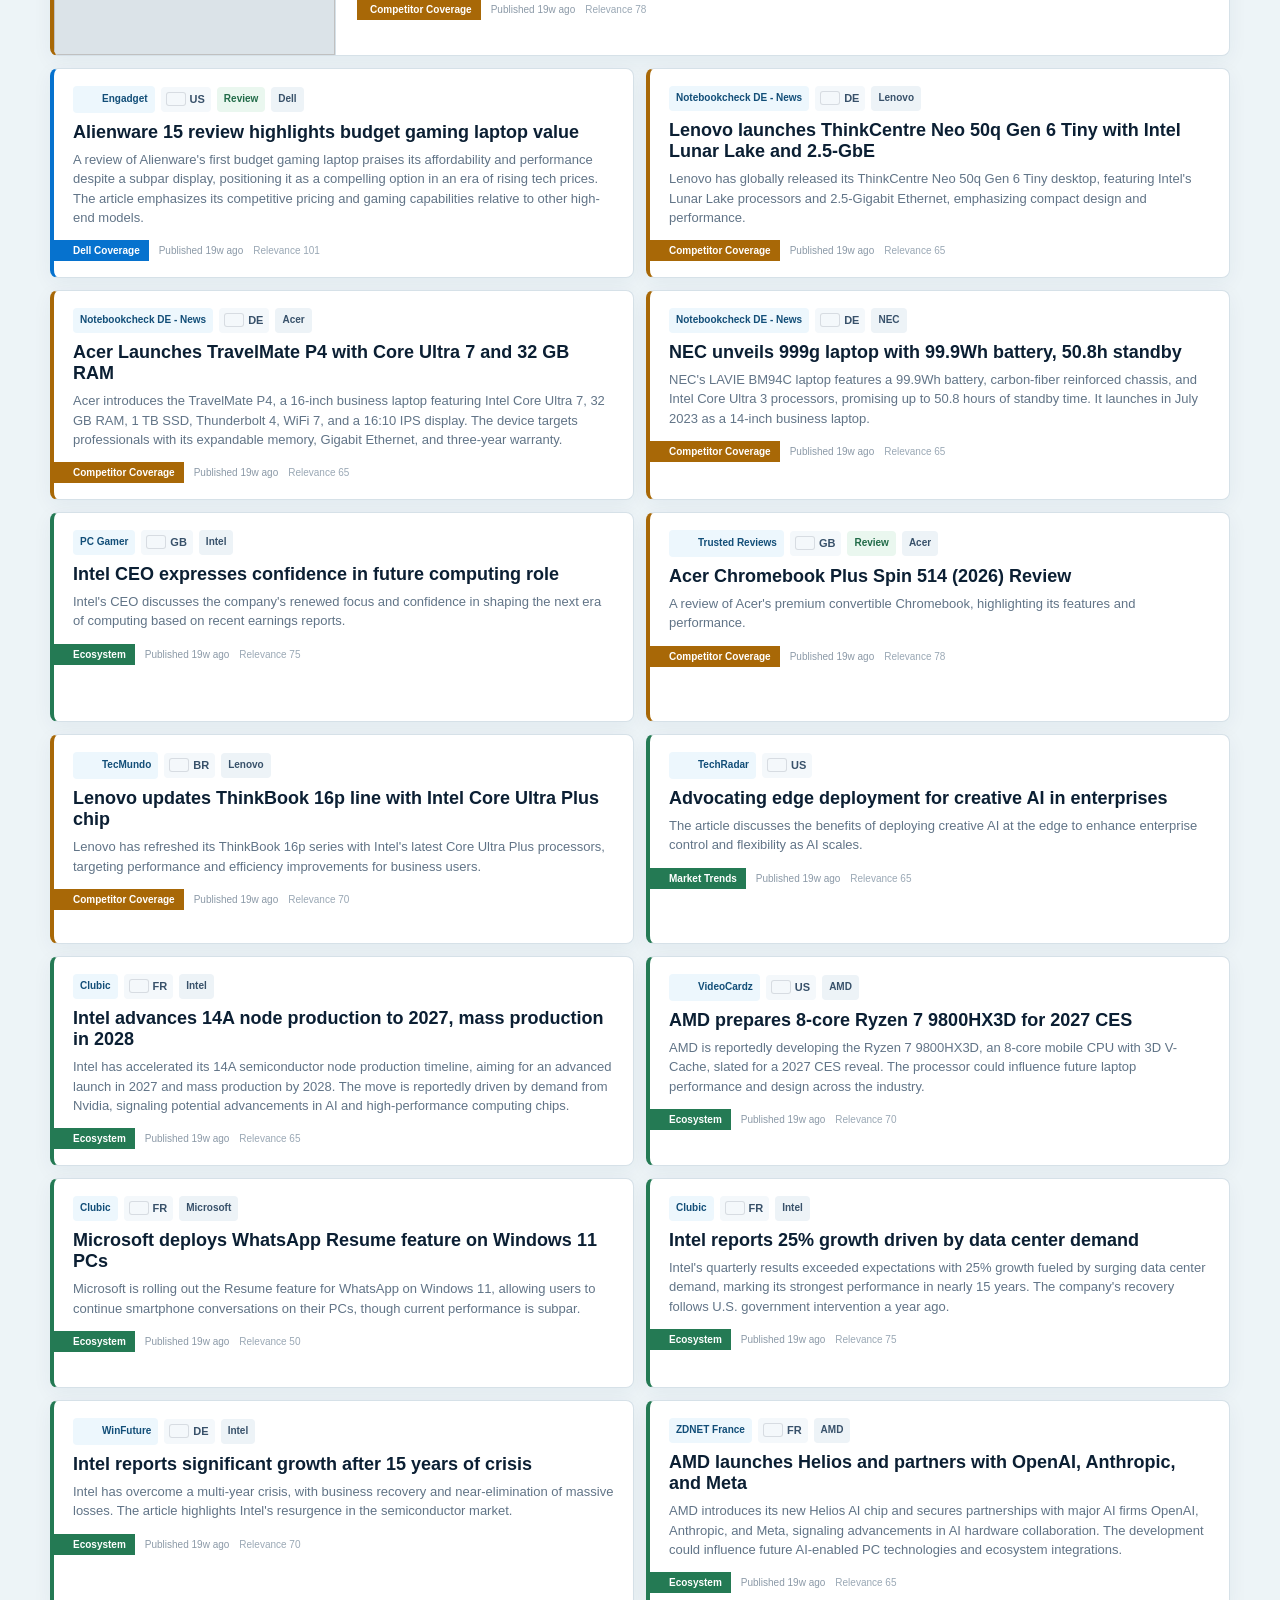
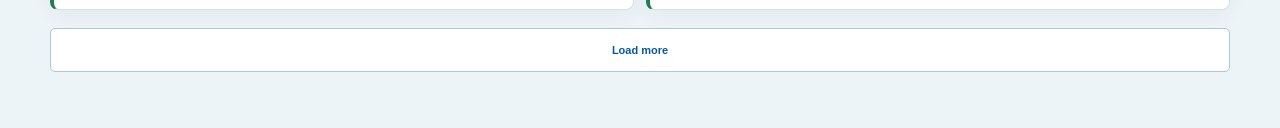
==== commit 79b16e33: "Update 343 Monitor web app data" ====
--- a/index.html
+++ b/index.html
@@ -14,7 +14,7 @@
   <title>343 Monitor Beta</title>
   <link rel="icon" type="image/png" sizes="32x32" href="assets/icons/icon-32.png">
   <link rel="apple-touch-icon" sizes="180x180" href="assets/icons/icon-180.png">
-  <link rel="stylesheet" href="assets/styles.20260714b.css?v=20260719a">
+  <link rel="stylesheet" href="assets/styles.20260714b.css?v=20260724-country-buttons2">
   <link rel="stylesheet" href="assets/beta.css?v=20260722a">
 </head>
 <body class="beta-app">
@@ -168,9 +168,9 @@
 
   <script src="data/feed.js?v=20260720a"></script>
   <script src="data/brand_metrics.js?v=20260720a"></script>
-  <script src="assets/app.js?v=20260724-country-buttons"></script>
+  <script src="assets/app.js?v=20260724-beta-sync"></script>
   <script src="https://unpkg.com/lucide@0.468.0/dist/umd/lucide.min.js"></script>
-  <script src="assets/beta.js?v=20260721a"></script>
+  <script src="assets/beta.js?v=20260724-beta-sync"></script>
 </body>
 </html>
 
--- a/assets/styles.20260714b.css
+++ b/assets/styles.20260714b.css
@@ -1328,3 +1328,27 @@
   font-weight: 900;
   letter-spacing: 0;
 }
+
+/* Match Brand Metrics country filters to the time-window buttons. */
+.metric-country-filter {
+  display: flex;
+  flex-wrap: wrap;
+  gap: 8px;
+  margin: 0 0 4px;
+}
+.metric-country-filter button {
+  border: 1px solid #cbd9e6;
+  background: #fff;
+  color: #263648;
+  border-radius: 999px;
+  min-height: 32px;
+  padding: 0 13px;
+  font-size: 12px;
+  font-weight: 900;
+  cursor: pointer;
+}
+.metric-country-filter button.active {
+  background: var(--dell-blue);
+  border-color: var(--dell-blue);
+  color: #fff;
+}
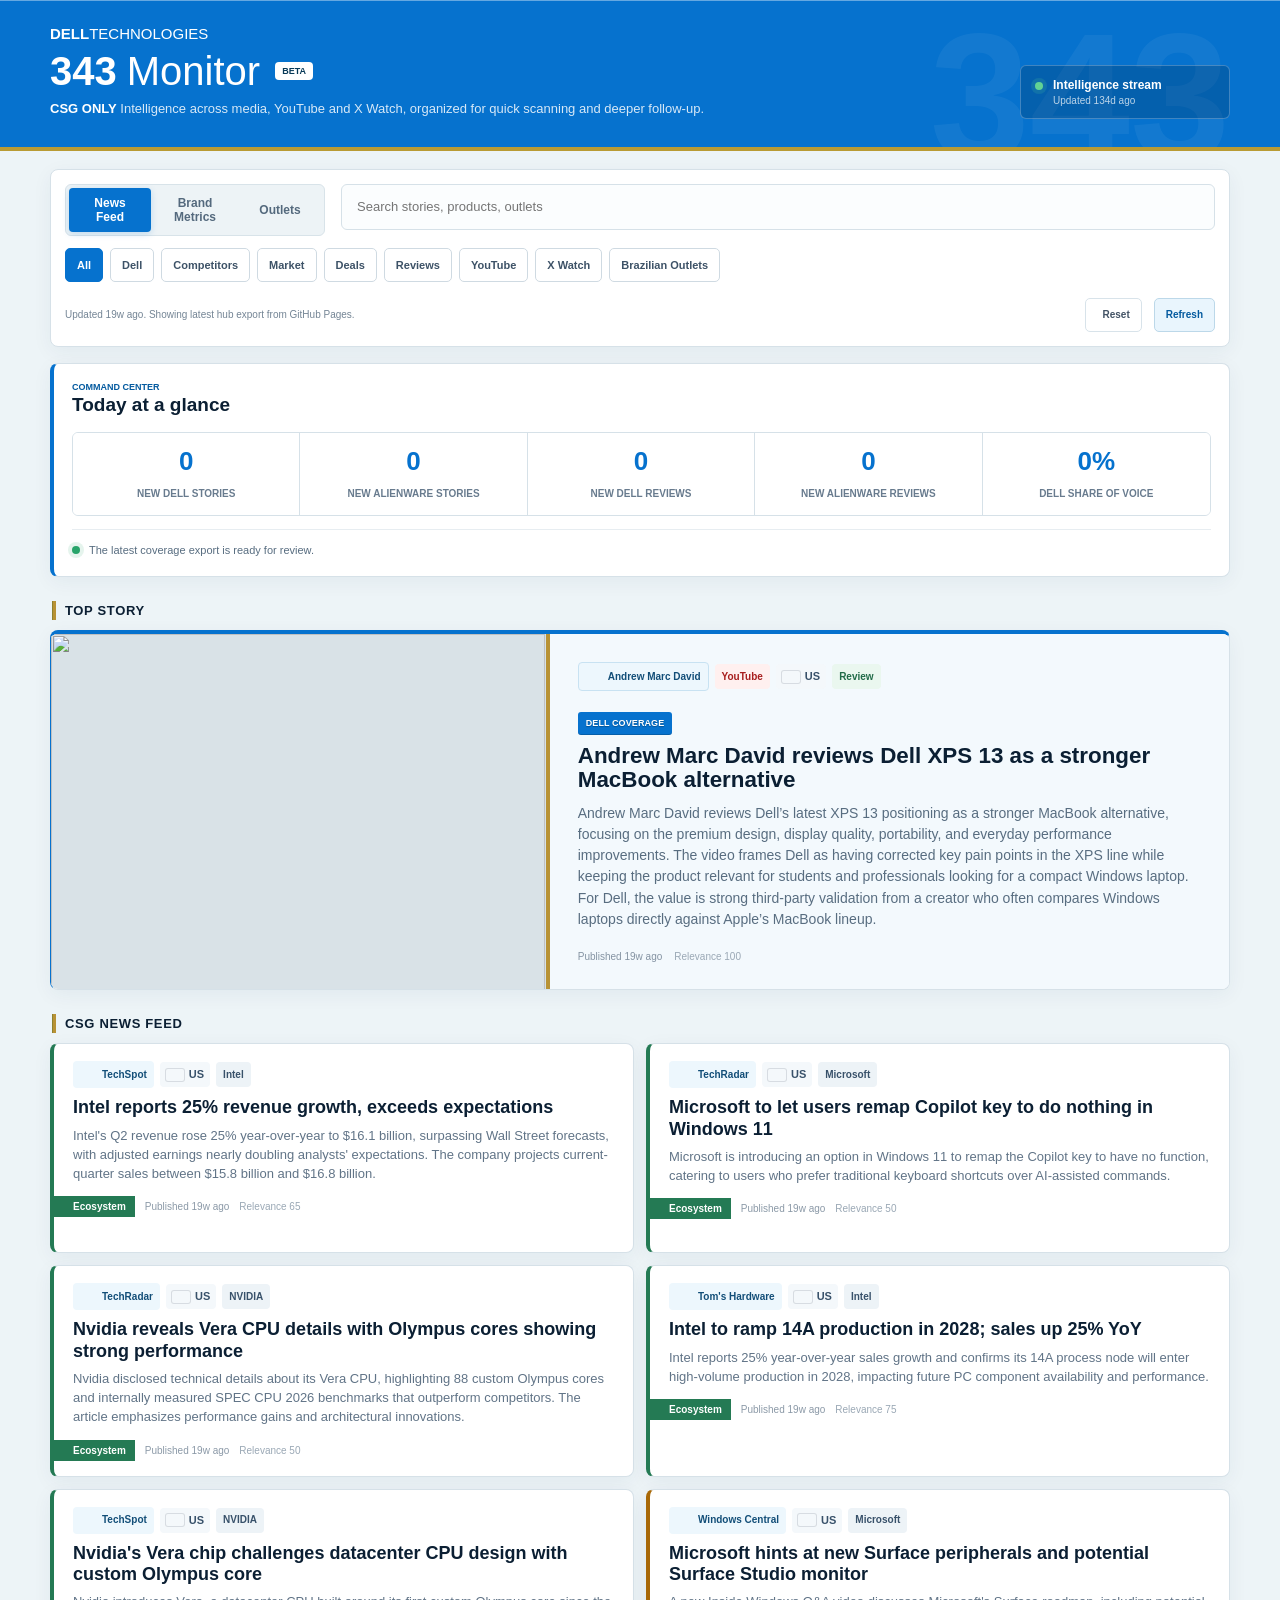
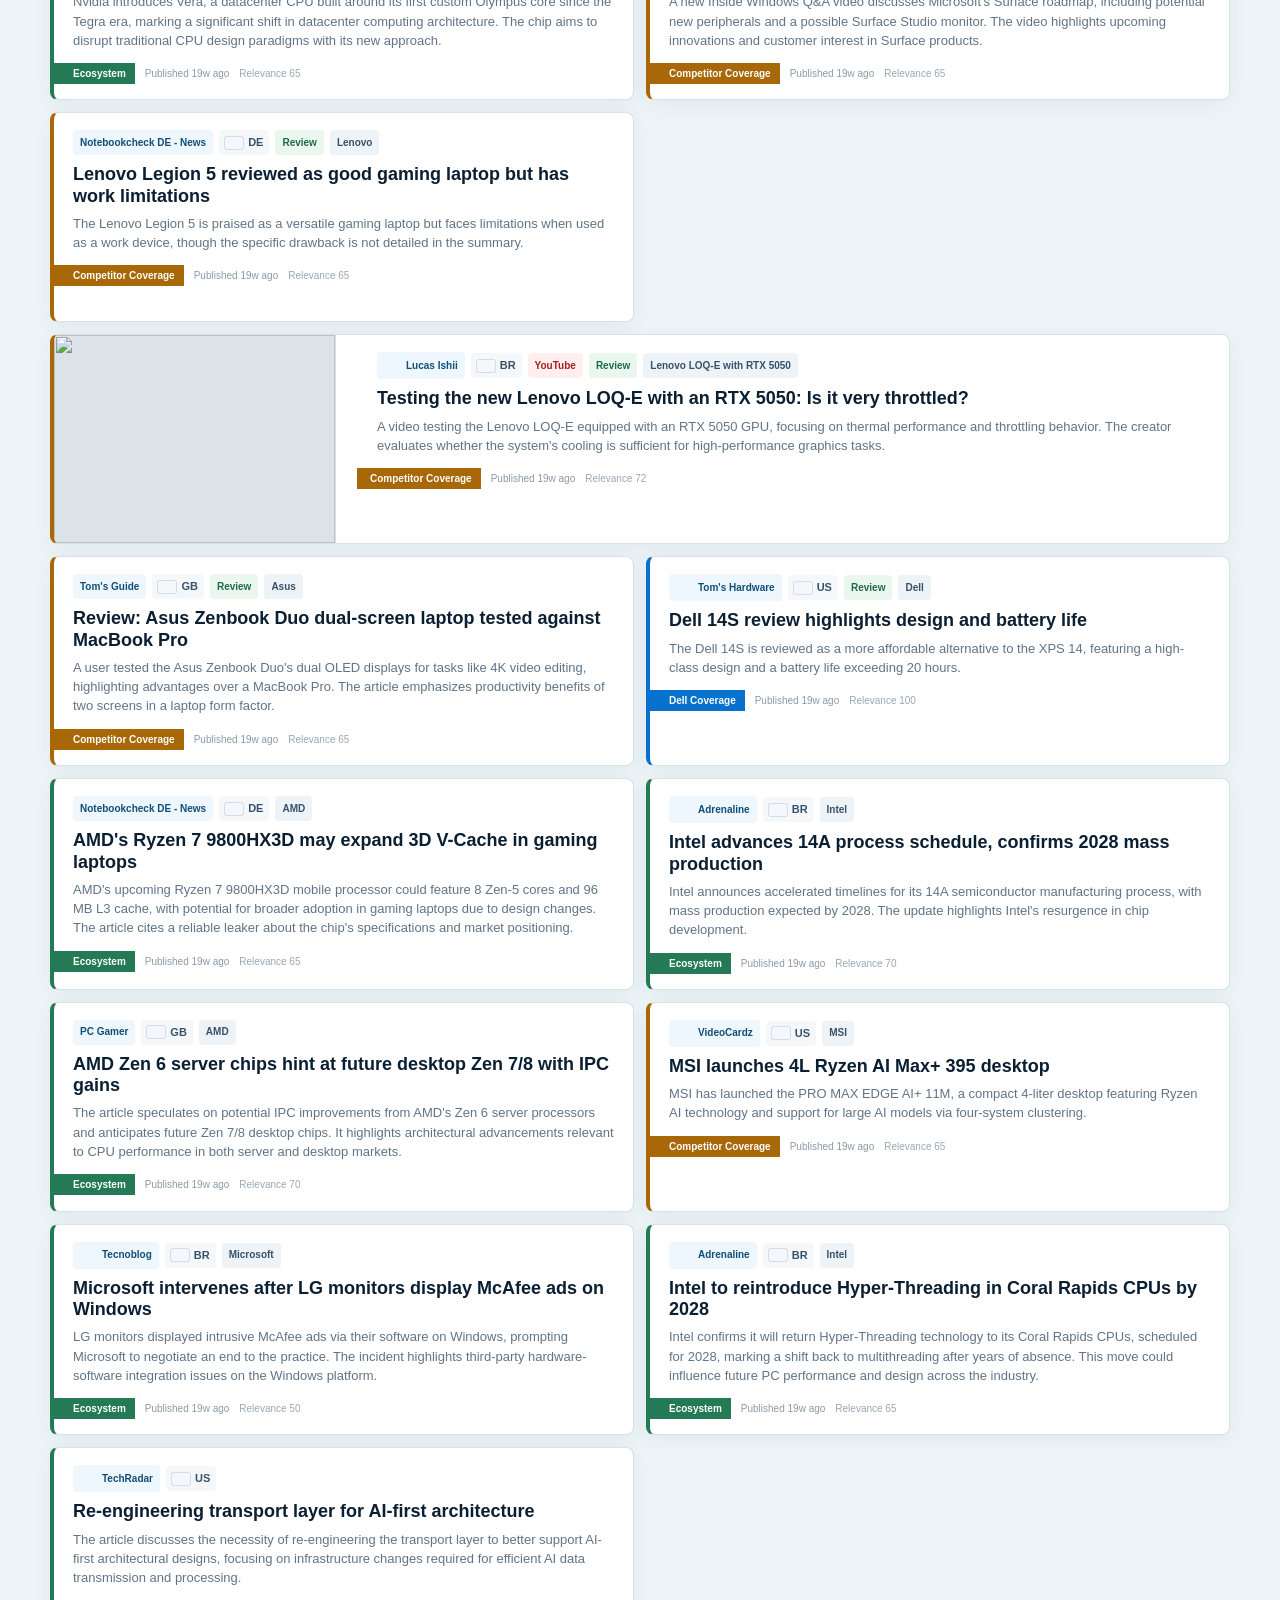
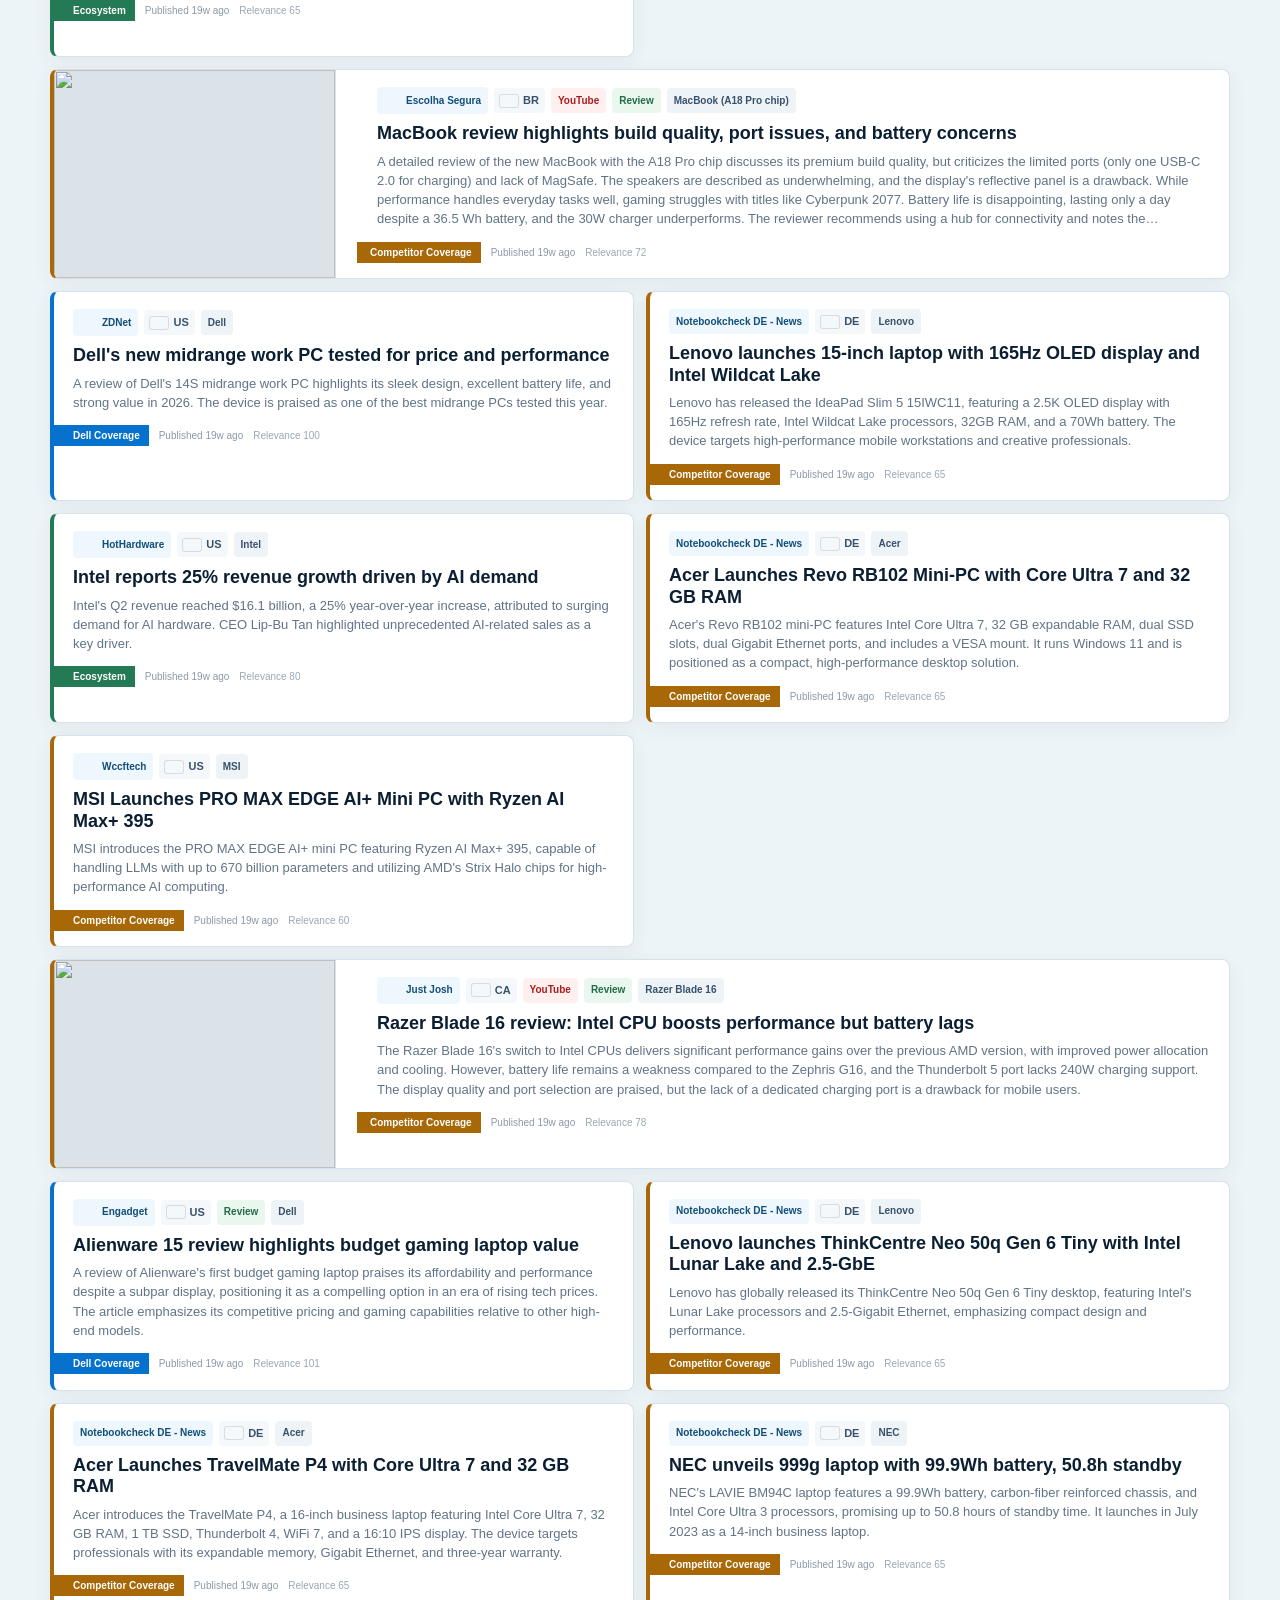
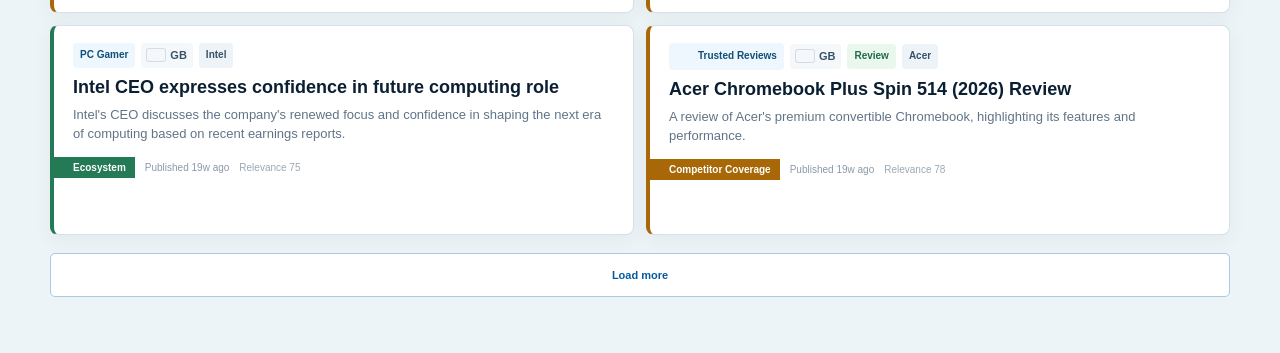
==== commit fed864e4: "Update 343 Monitor web app data" ====
--- a/index.html
+++ b/index.html
@@ -170,7 +170,7 @@
   <script src="data/brand_metrics.js?v=20260720a"></script>
   <script src="assets/app.js?v=20260724-beta-sync"></script>
   <script src="https://unpkg.com/lucide@0.468.0/dist/umd/lucide.min.js"></script>
-  <script src="assets/beta.js?v=20260724-beta-sync"></script>
+  <script src="assets/beta.js?v=20260724-share-denominator"></script>
 </body>
 </html>
 
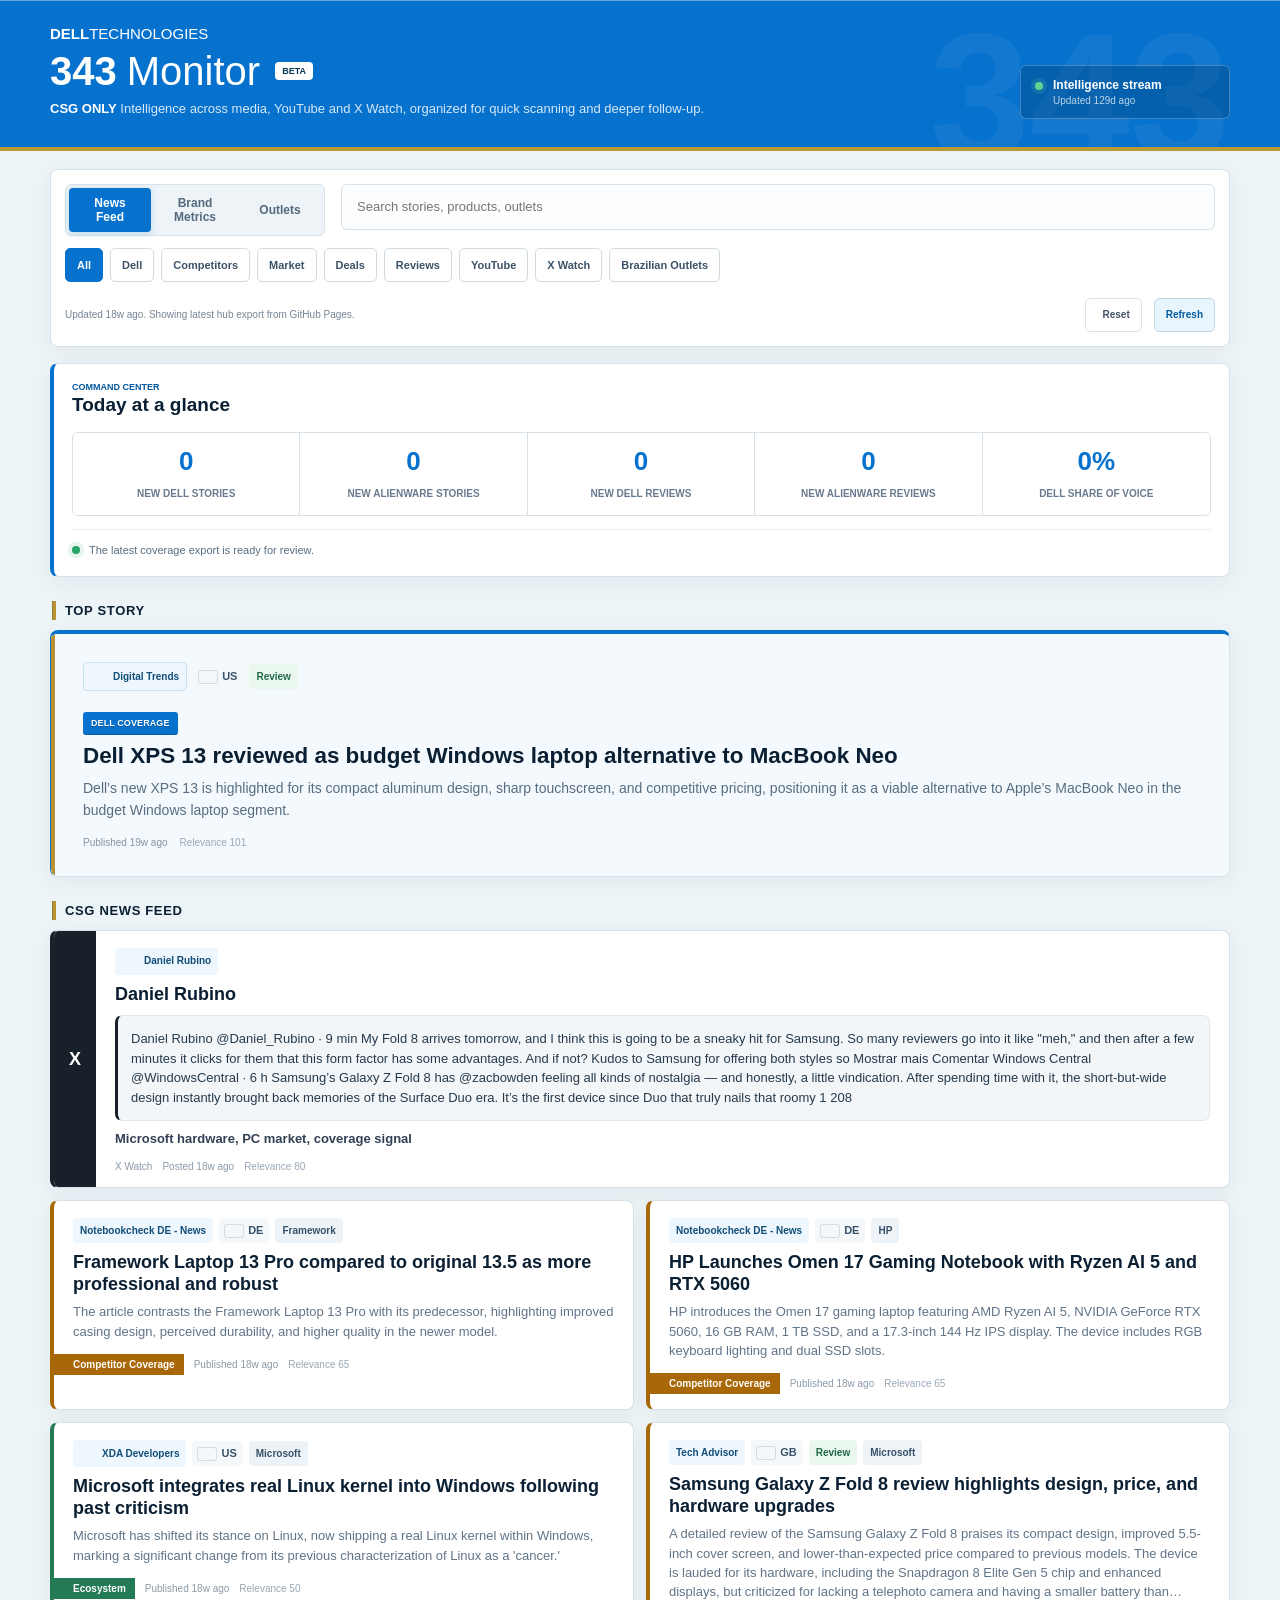
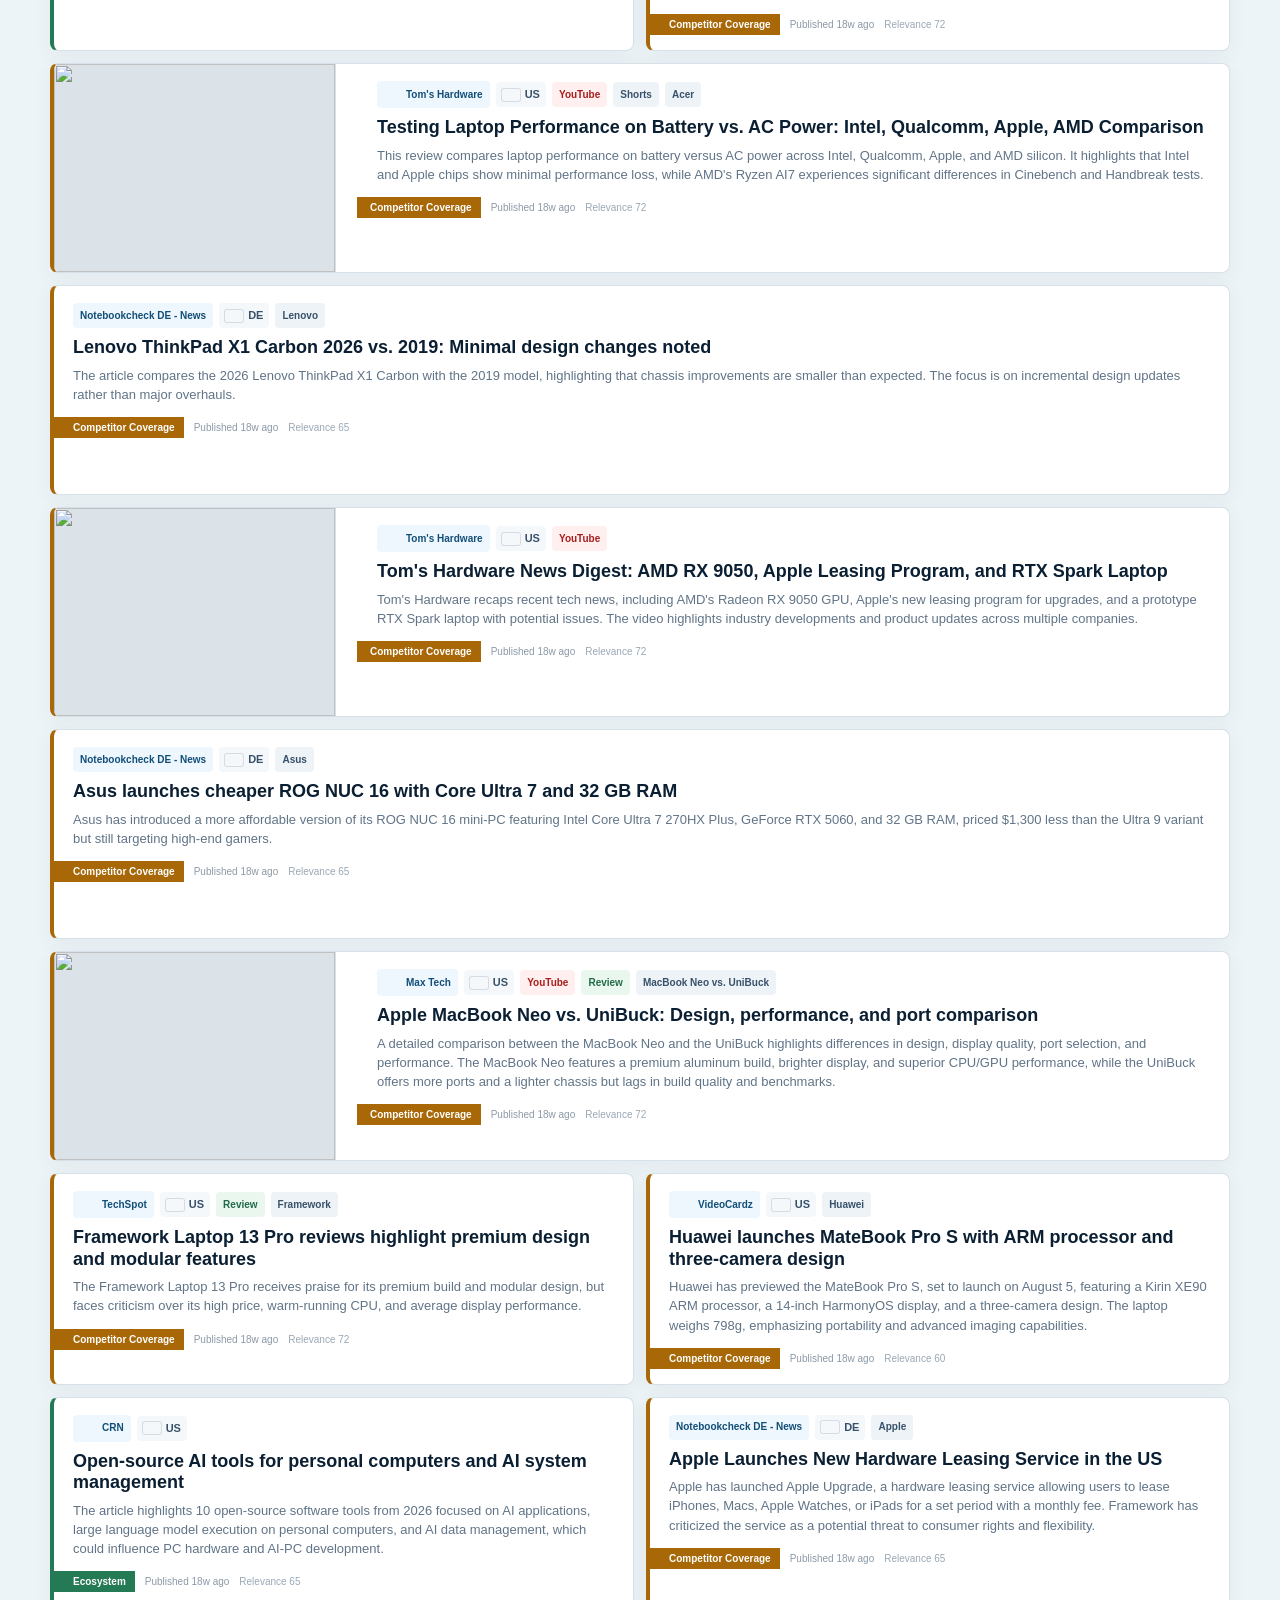
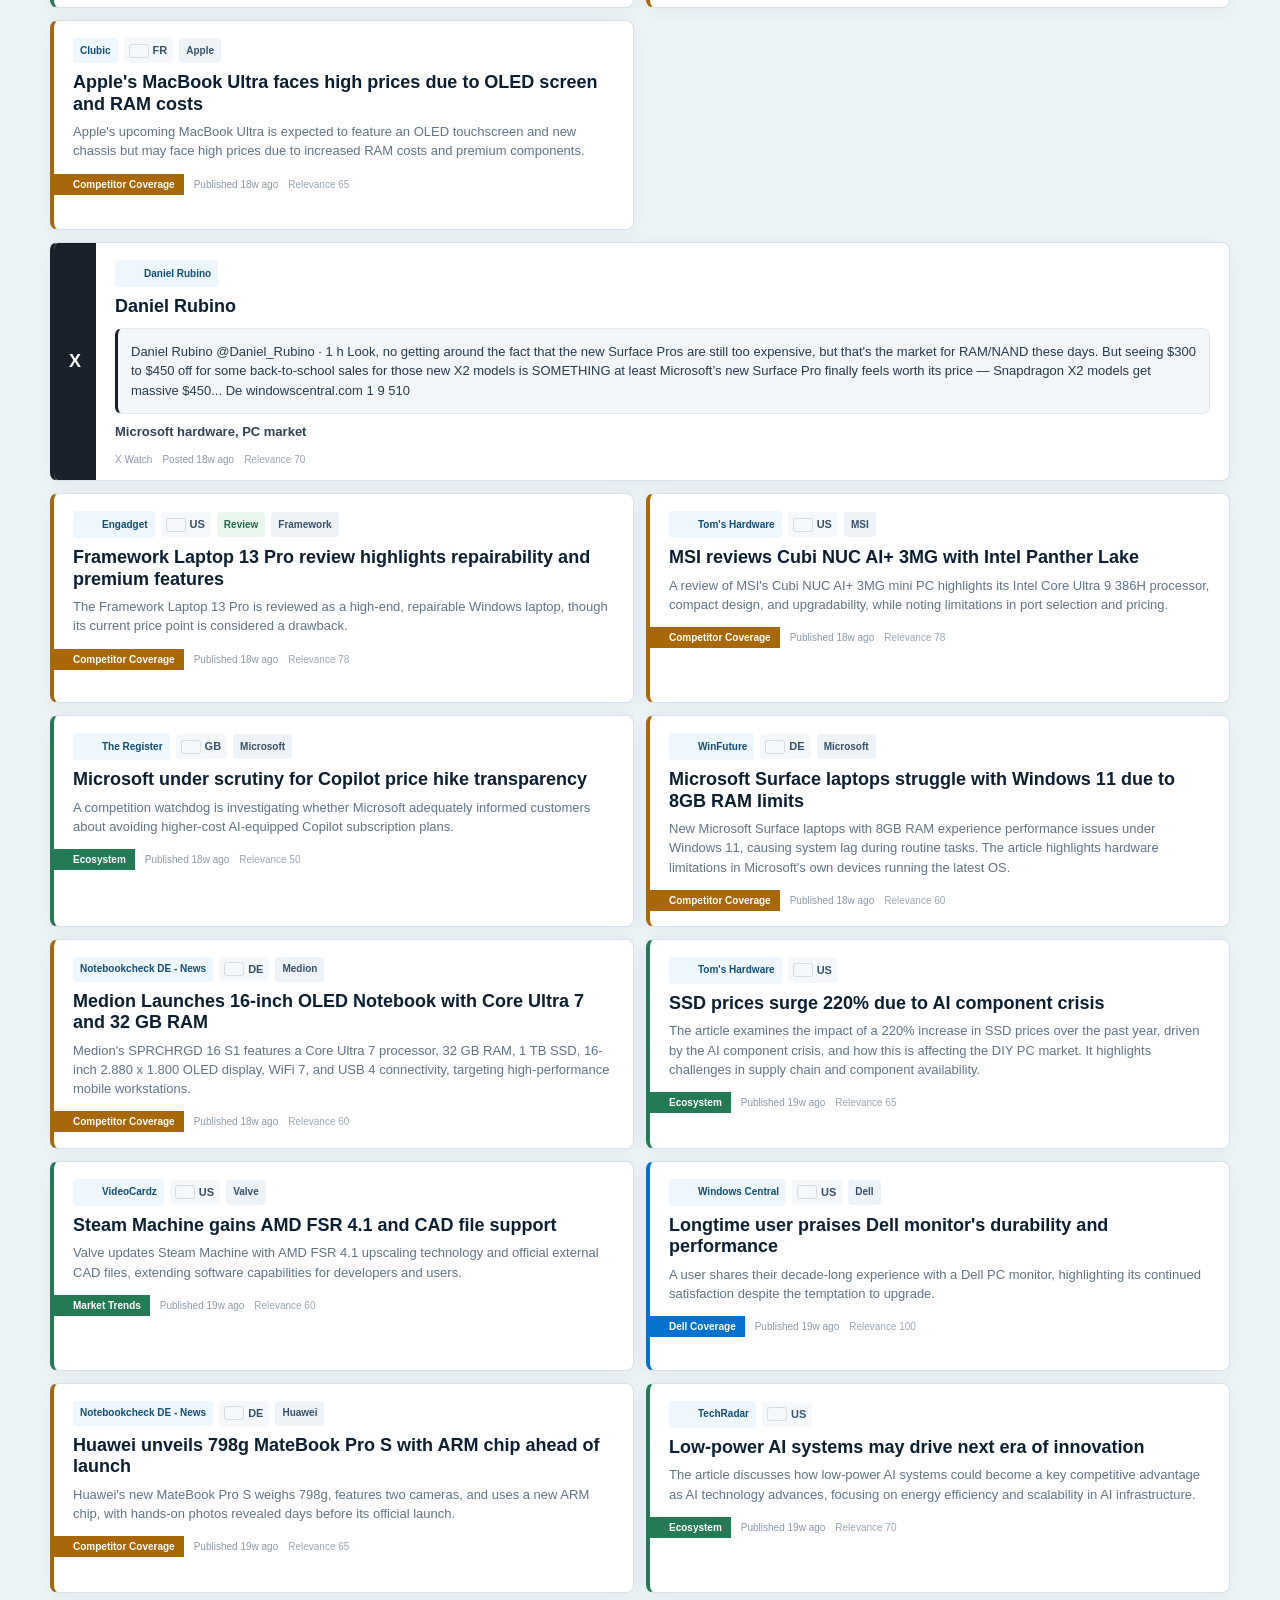
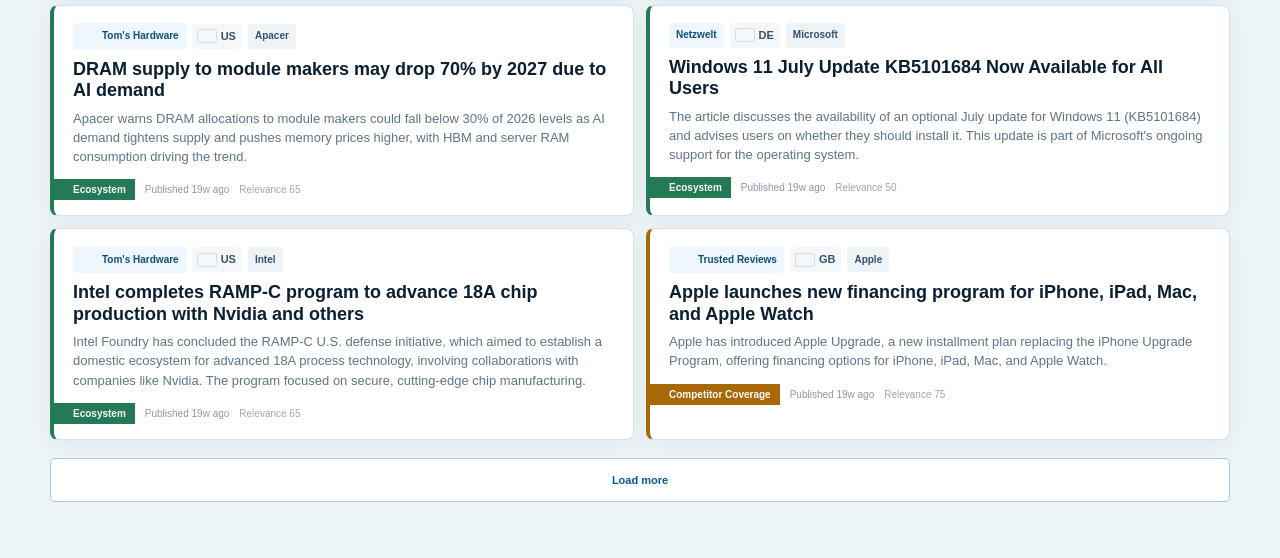
==== commit b769df81: "Update 343 Monitor web app data" ====
--- a/index.html
+++ b/index.html
@@ -1,4 +1,4 @@
-﻿<!doctype html>
+<!doctype html>
 <html lang="en">
 <head>
   <meta charset="utf-8">
@@ -168,9 +168,10 @@
 
   <script src="data/feed.js?v=20260720a"></script>
   <script src="data/brand_metrics.js?v=20260720a"></script>
-  <script src="assets/app.js?v=20260724-beta-sync"></script>
+  <script src="assets/app.js?v=20260729-topstory-digitaltrends-xps13"></script>
   <script src="https://unpkg.com/lucide@0.468.0/dist/umd/lucide.min.js"></script>
   <script src="assets/beta.js?v=20260724-share-denominator"></script>
 </body>
 </html>
 
+
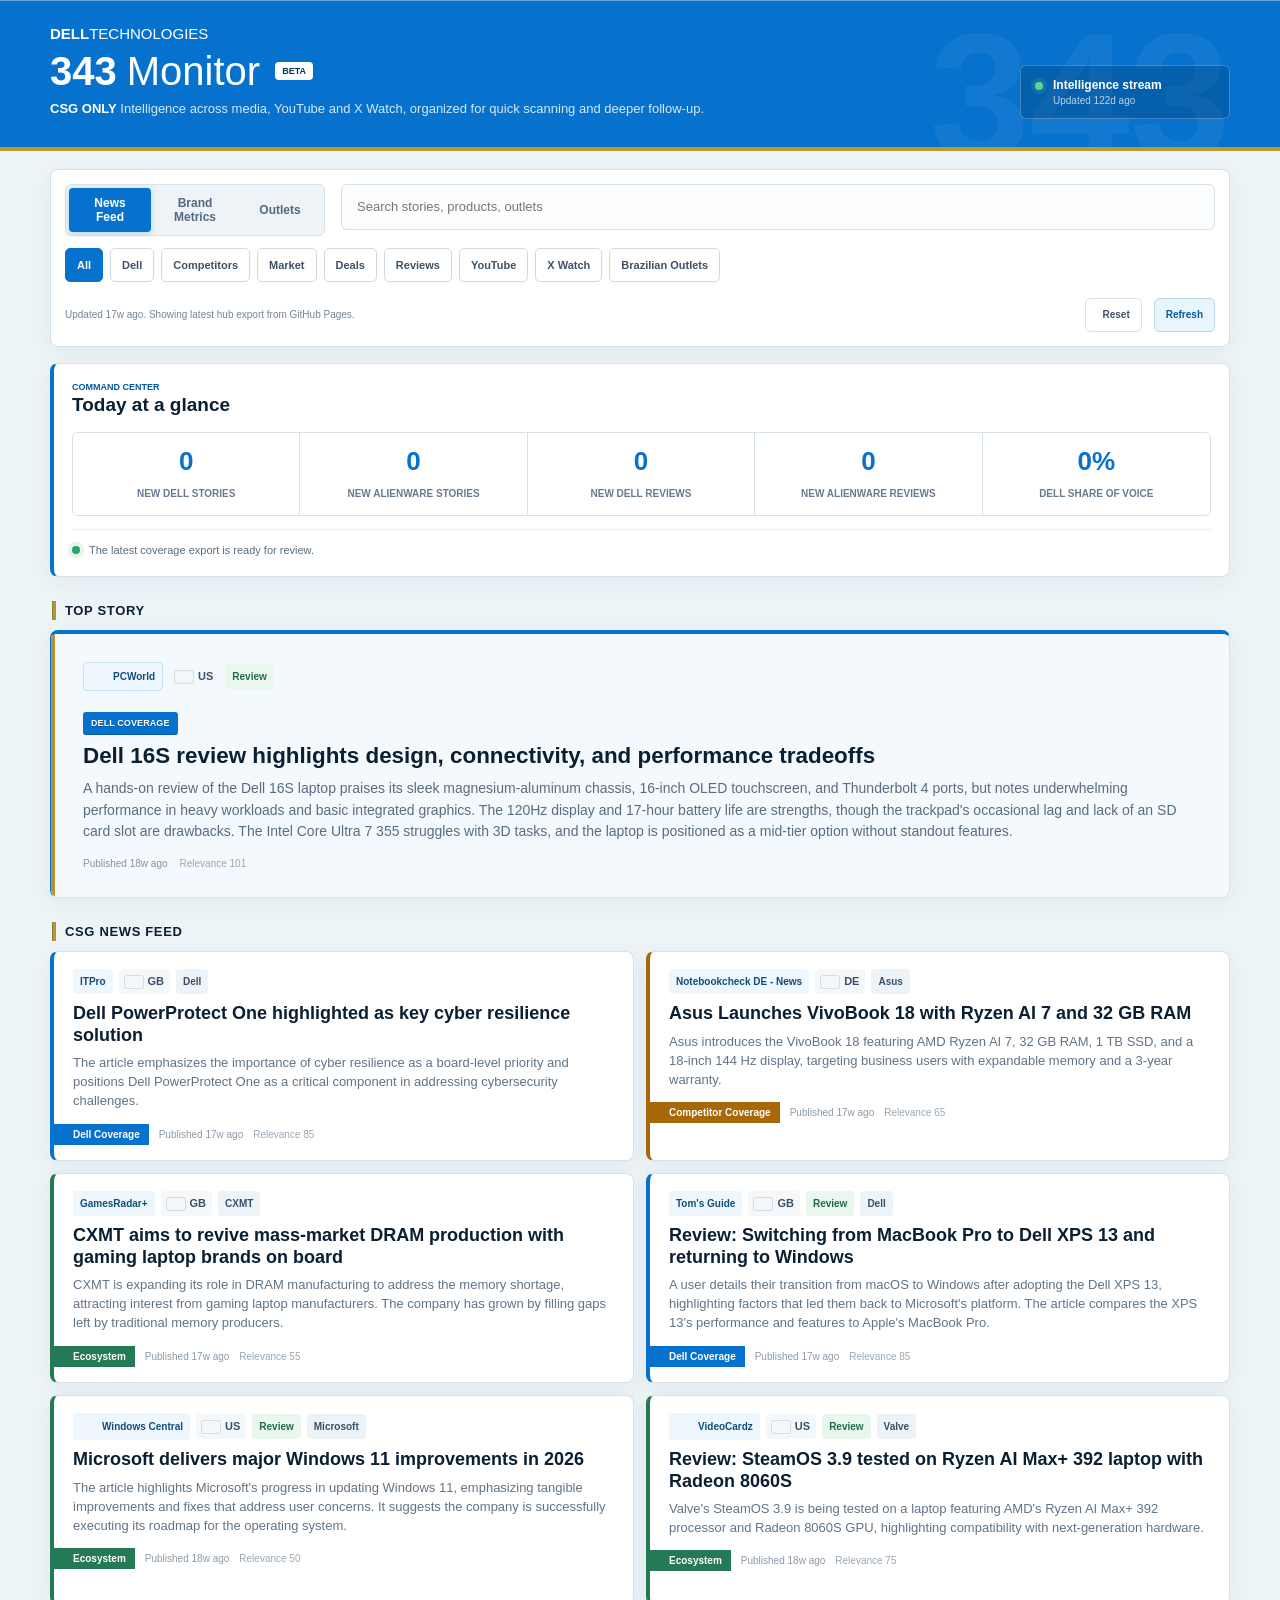
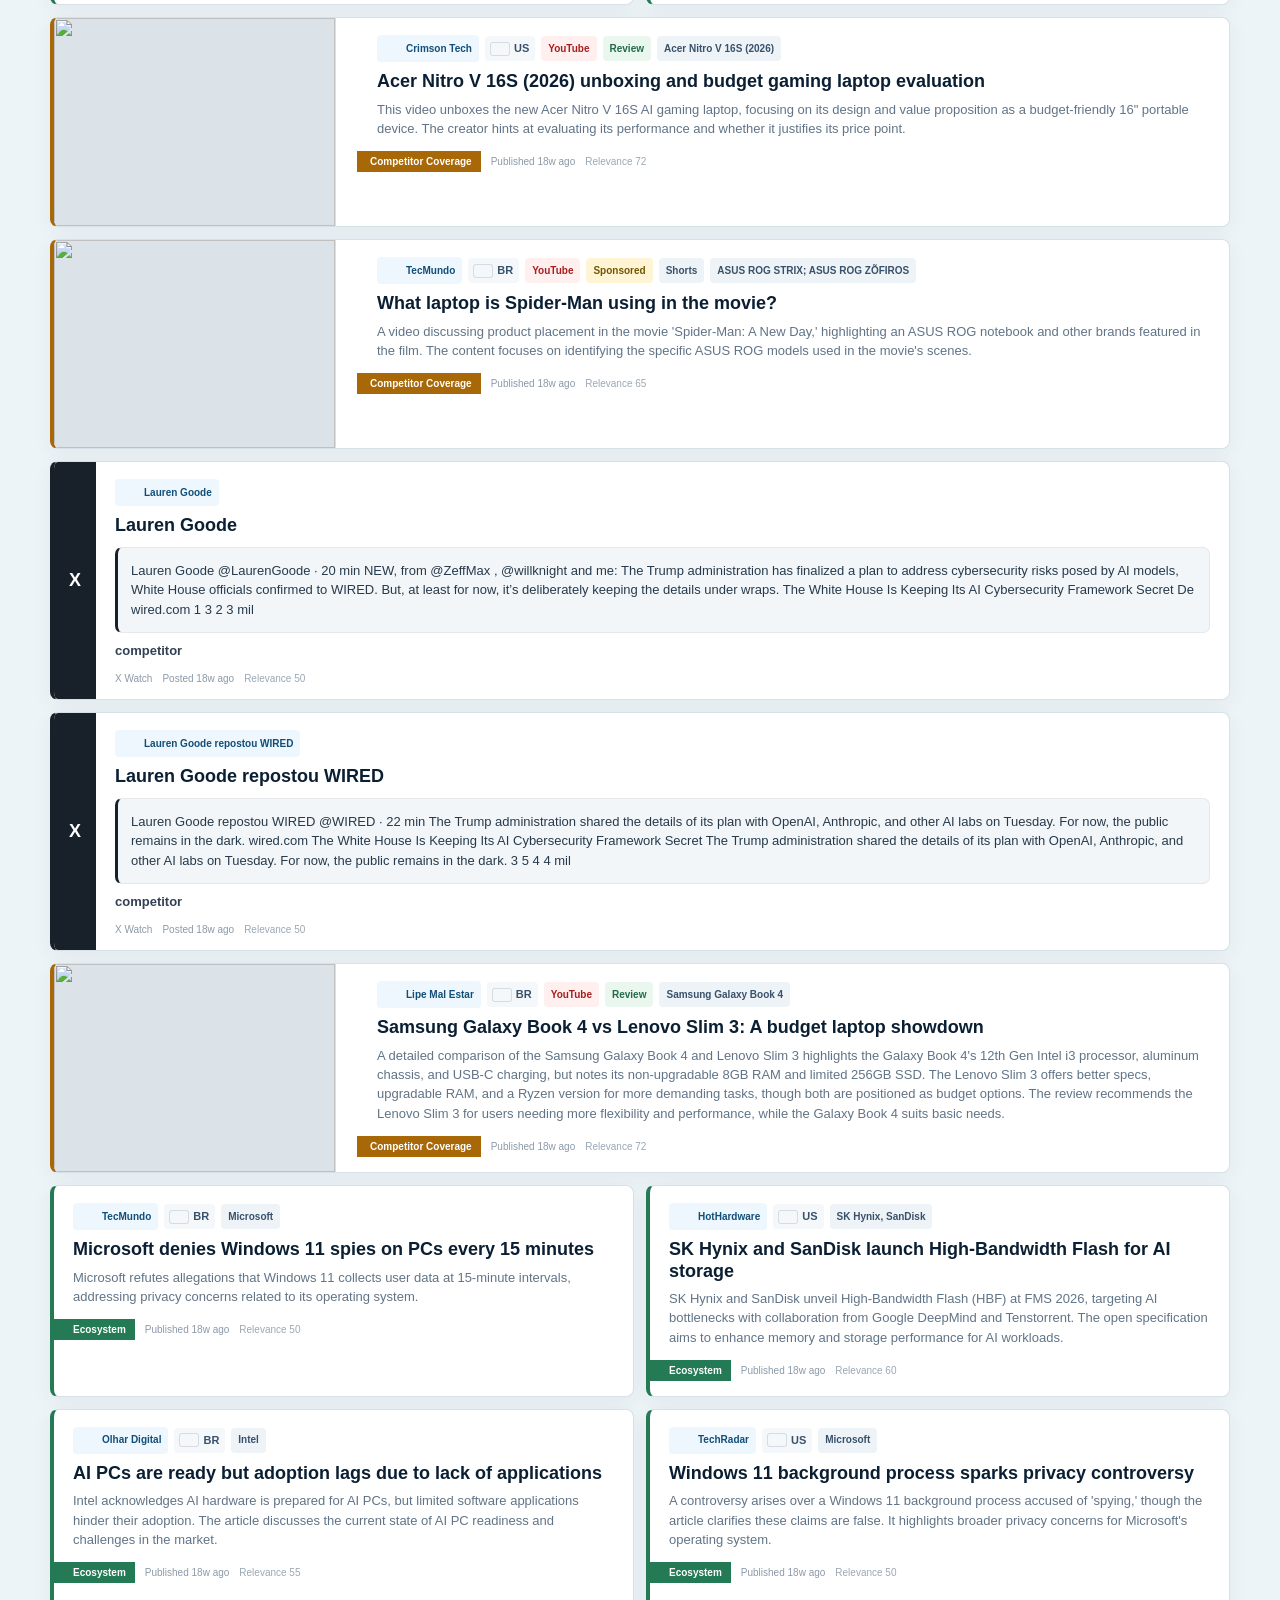
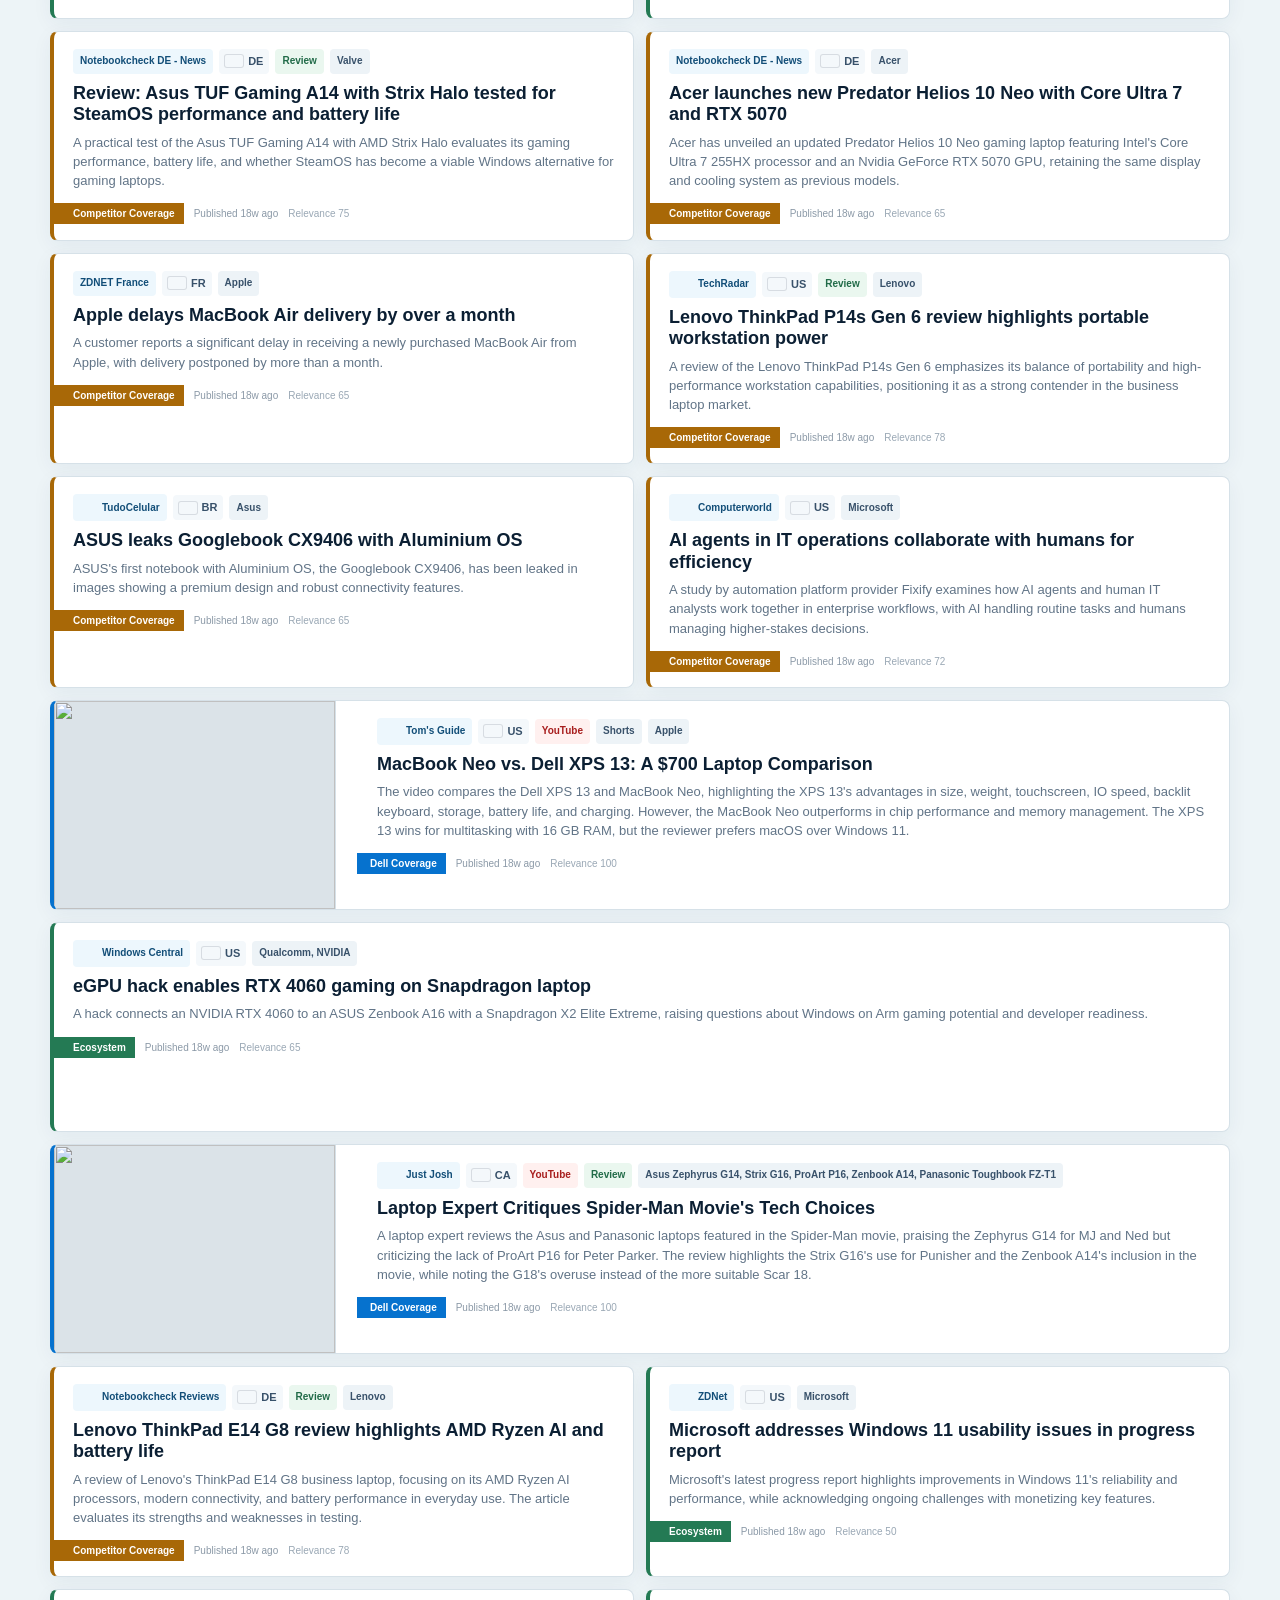
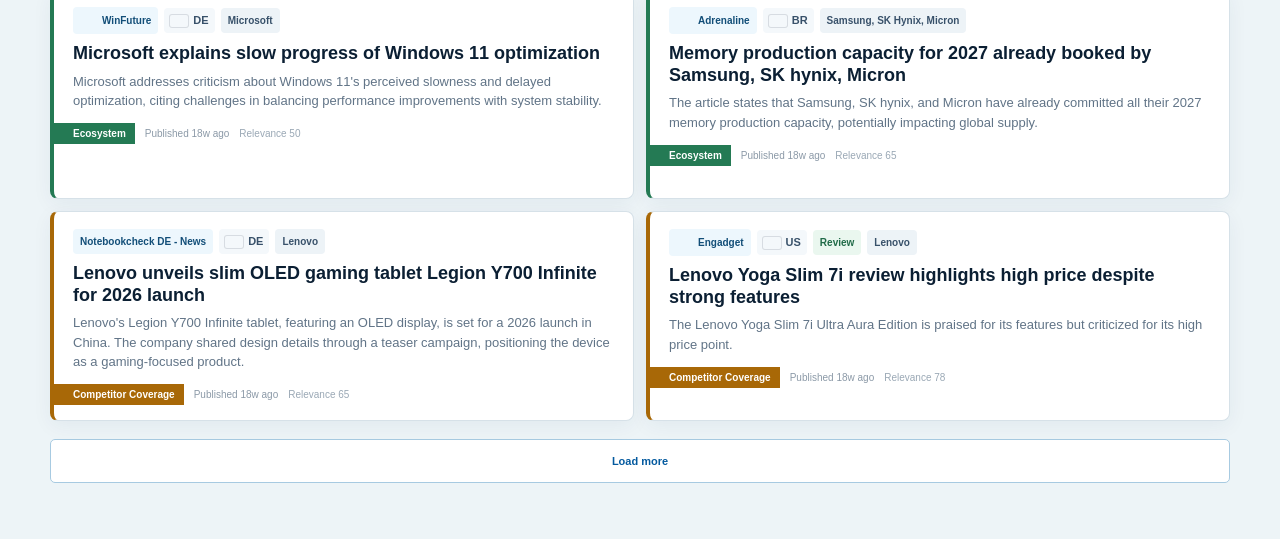
==== commit 162b1f0b: "Update 343 Monitor web app data" ====
--- a/index.html
+++ b/index.html
@@ -168,7 +168,7 @@
 
   <script src="data/feed.js?v=20260720a"></script>
   <script src="data/brand_metrics.js?v=20260720a"></script>
-  <script src="assets/app.js?v=20260729-topstory-digitaltrends-xps13"></script>
+  <script src="assets/app.js?v=20260805-topstory-pcworld-dell16s"></script>
   <script src="https://unpkg.com/lucide@0.468.0/dist/umd/lucide.min.js"></script>
   <script src="assets/beta.js?v=20260724-share-denominator"></script>
 </body>
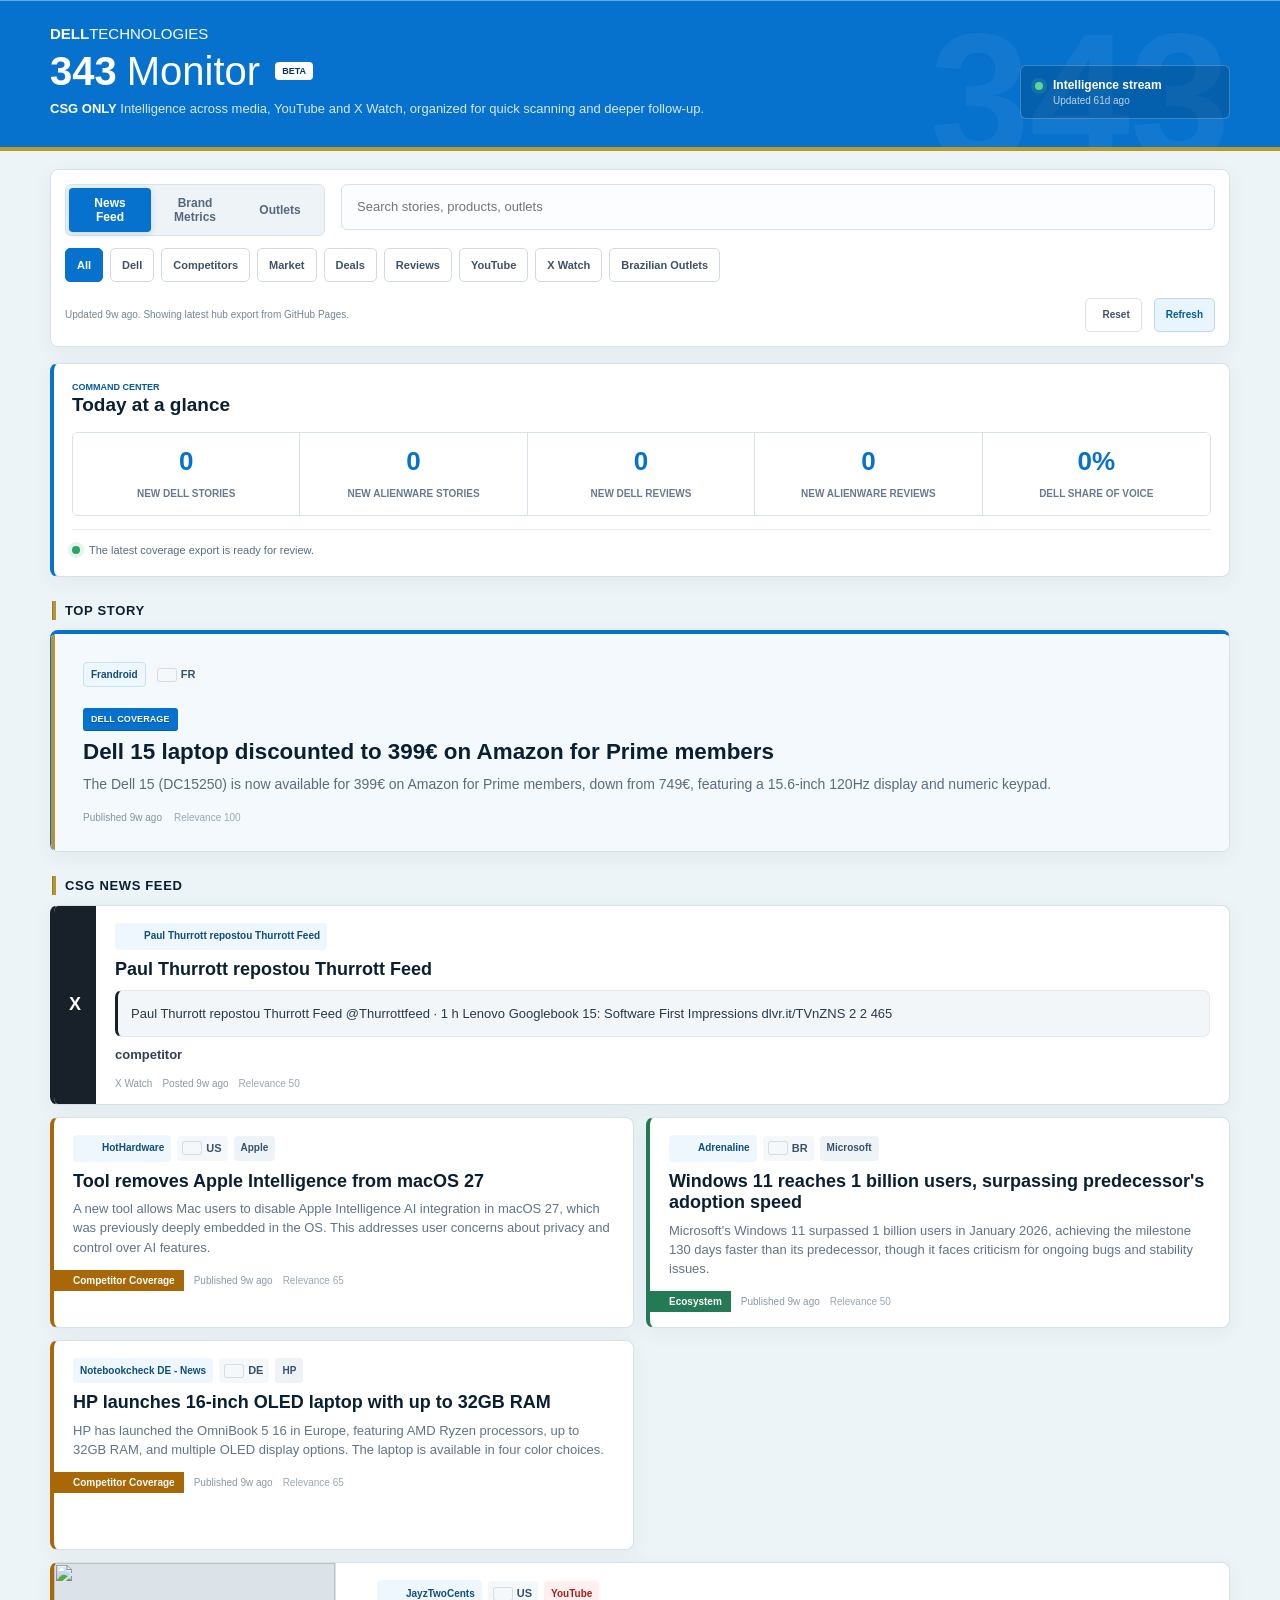
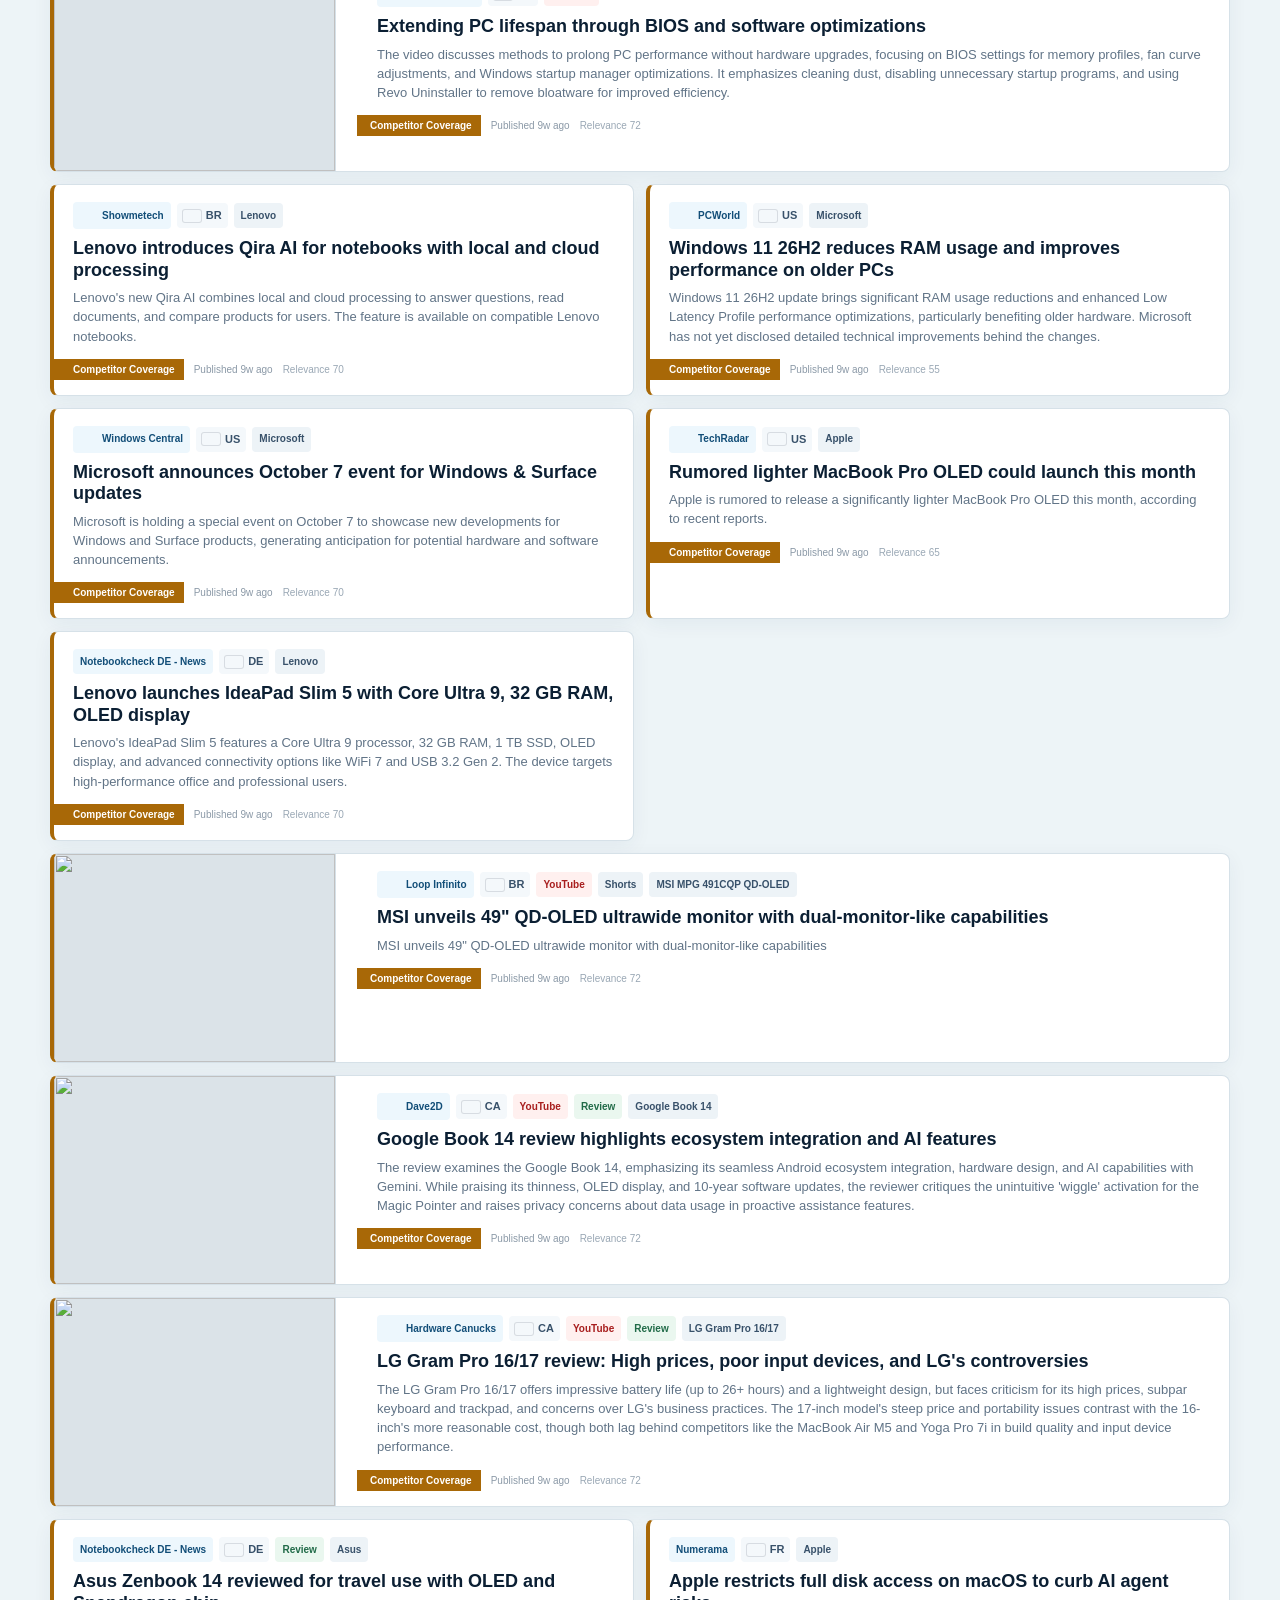
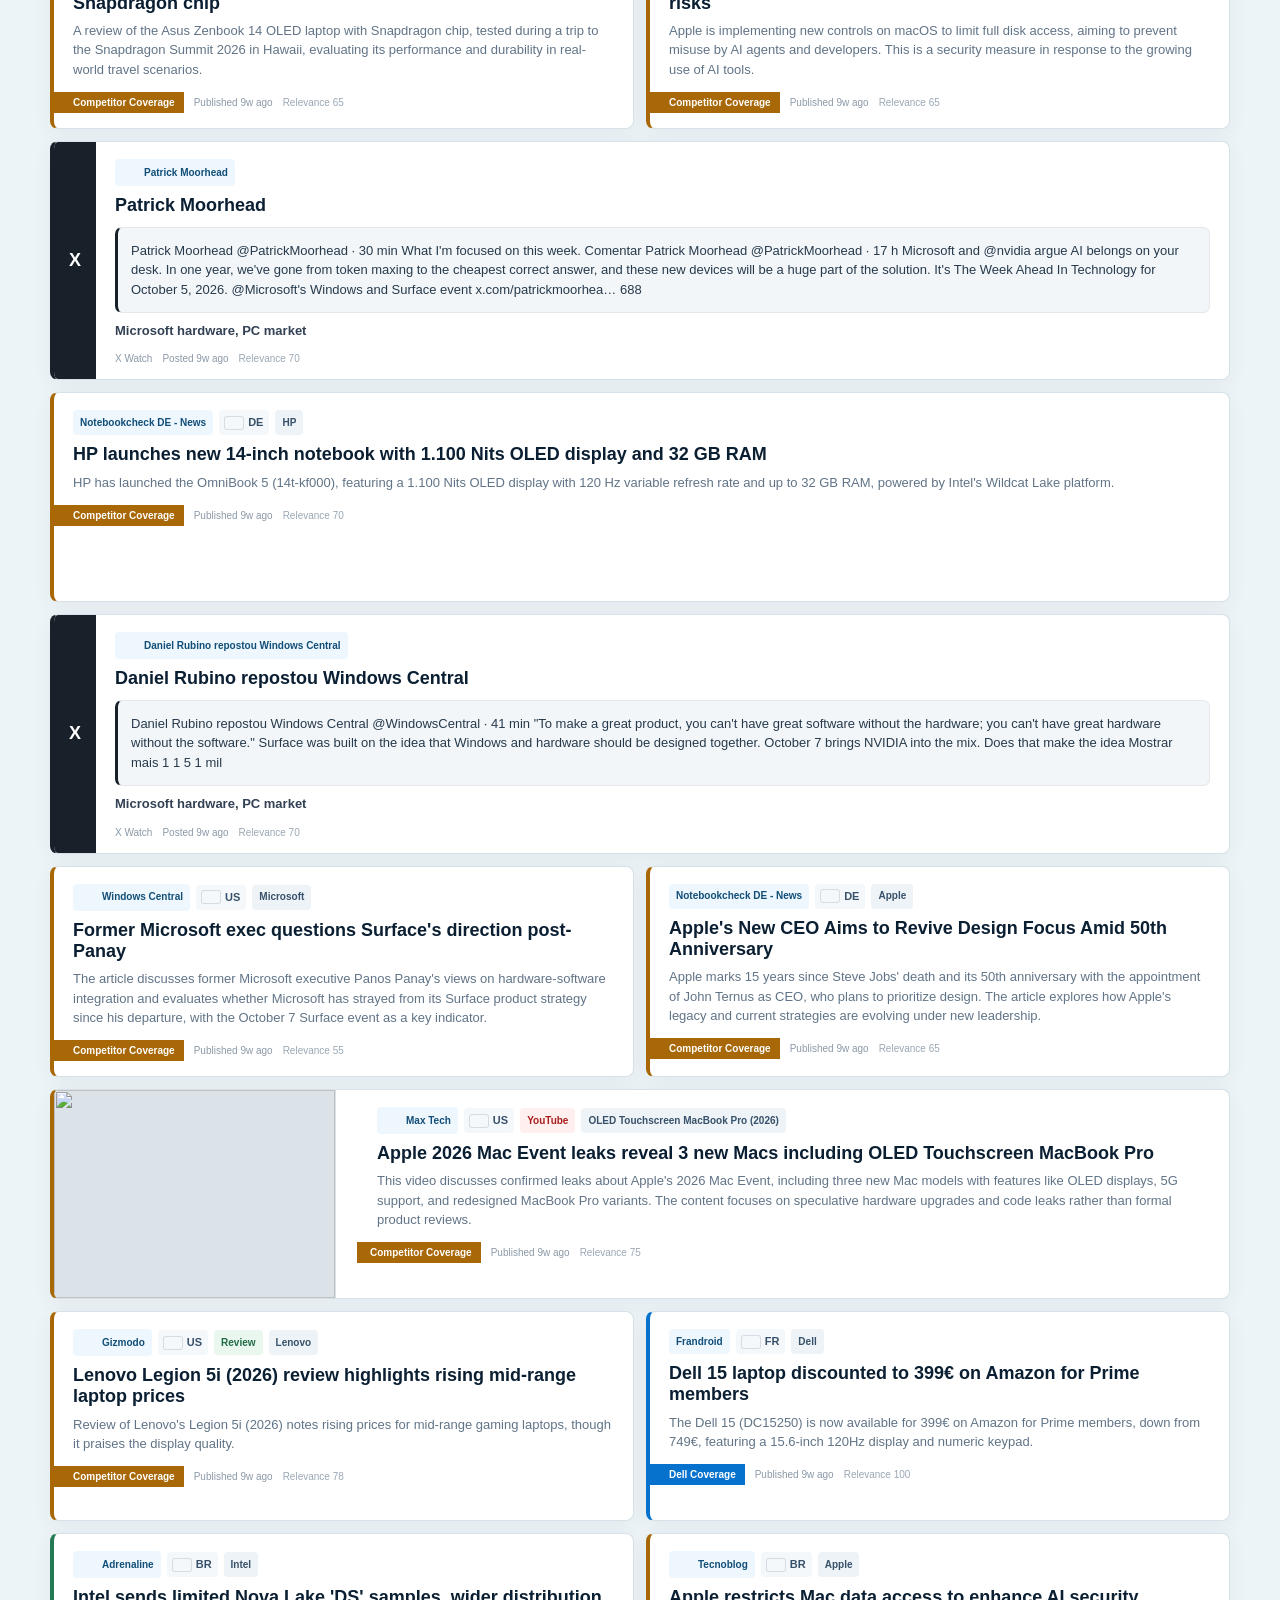
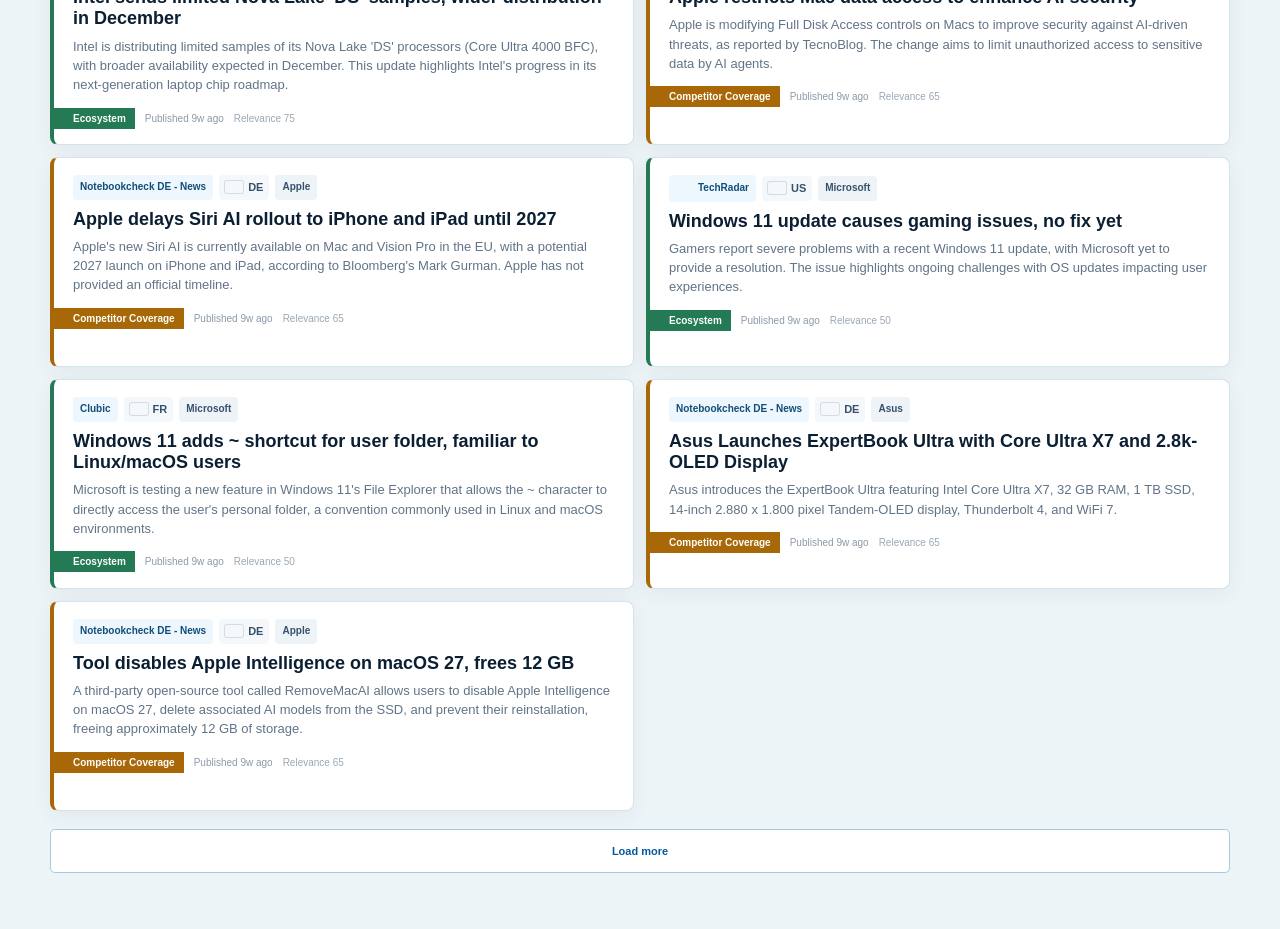
==== commit 829cd11d: "Load manual hub overrides before app render" ====
--- a/index.html
+++ b/index.html
@@ -168,10 +168,10 @@
 
   <script src="data/feed.js?v=20260720a"></script>
   <script src="data/brand_metrics.js?v=20260720a"></script>
+  <script src="data/manual_overrides.js?v=20261005-xps13-br"></script>
   <script src="assets/app.js?v=20260805-topstory-pcworld-dell16s"></script>
   <script src="https://unpkg.com/lucide@0.468.0/dist/umd/lucide.min.js"></script>
   <script src="assets/beta.js?v=20260724-share-denominator"></script>
 </body>
 </html>
 
-
